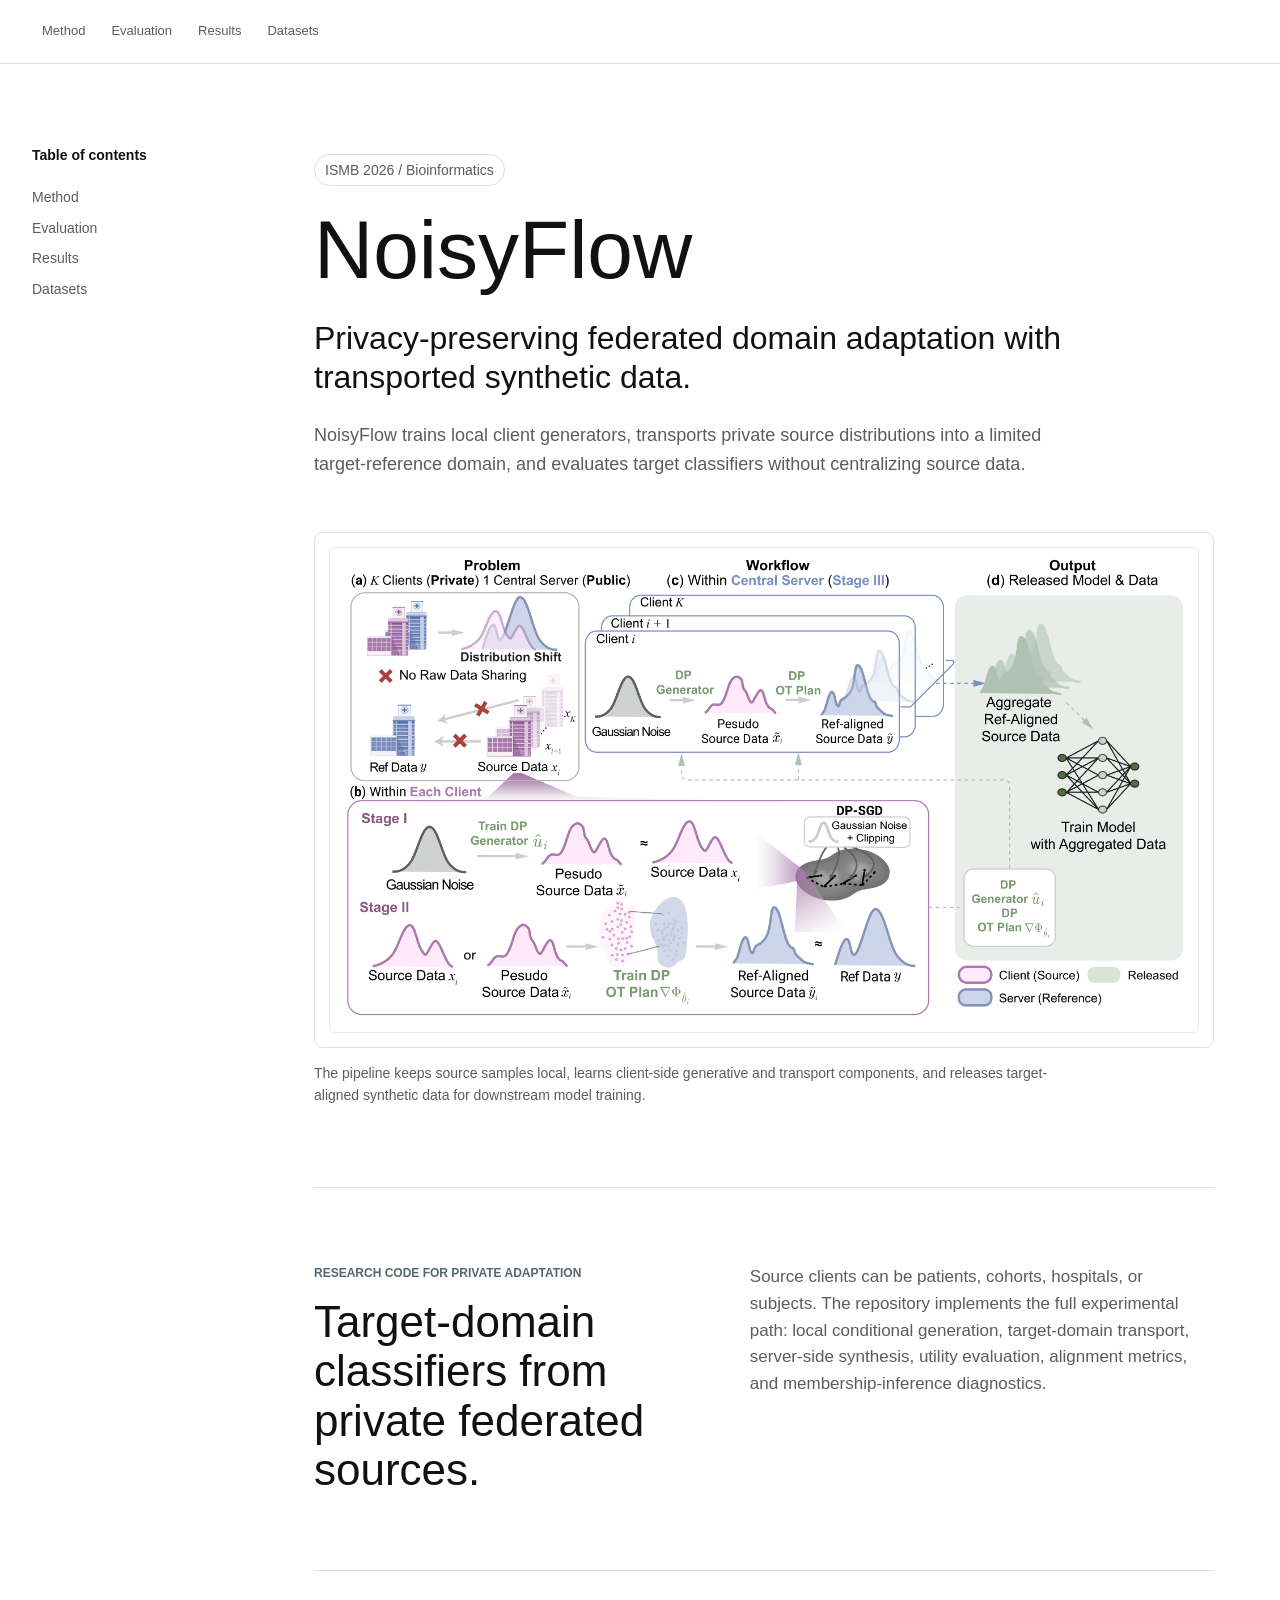
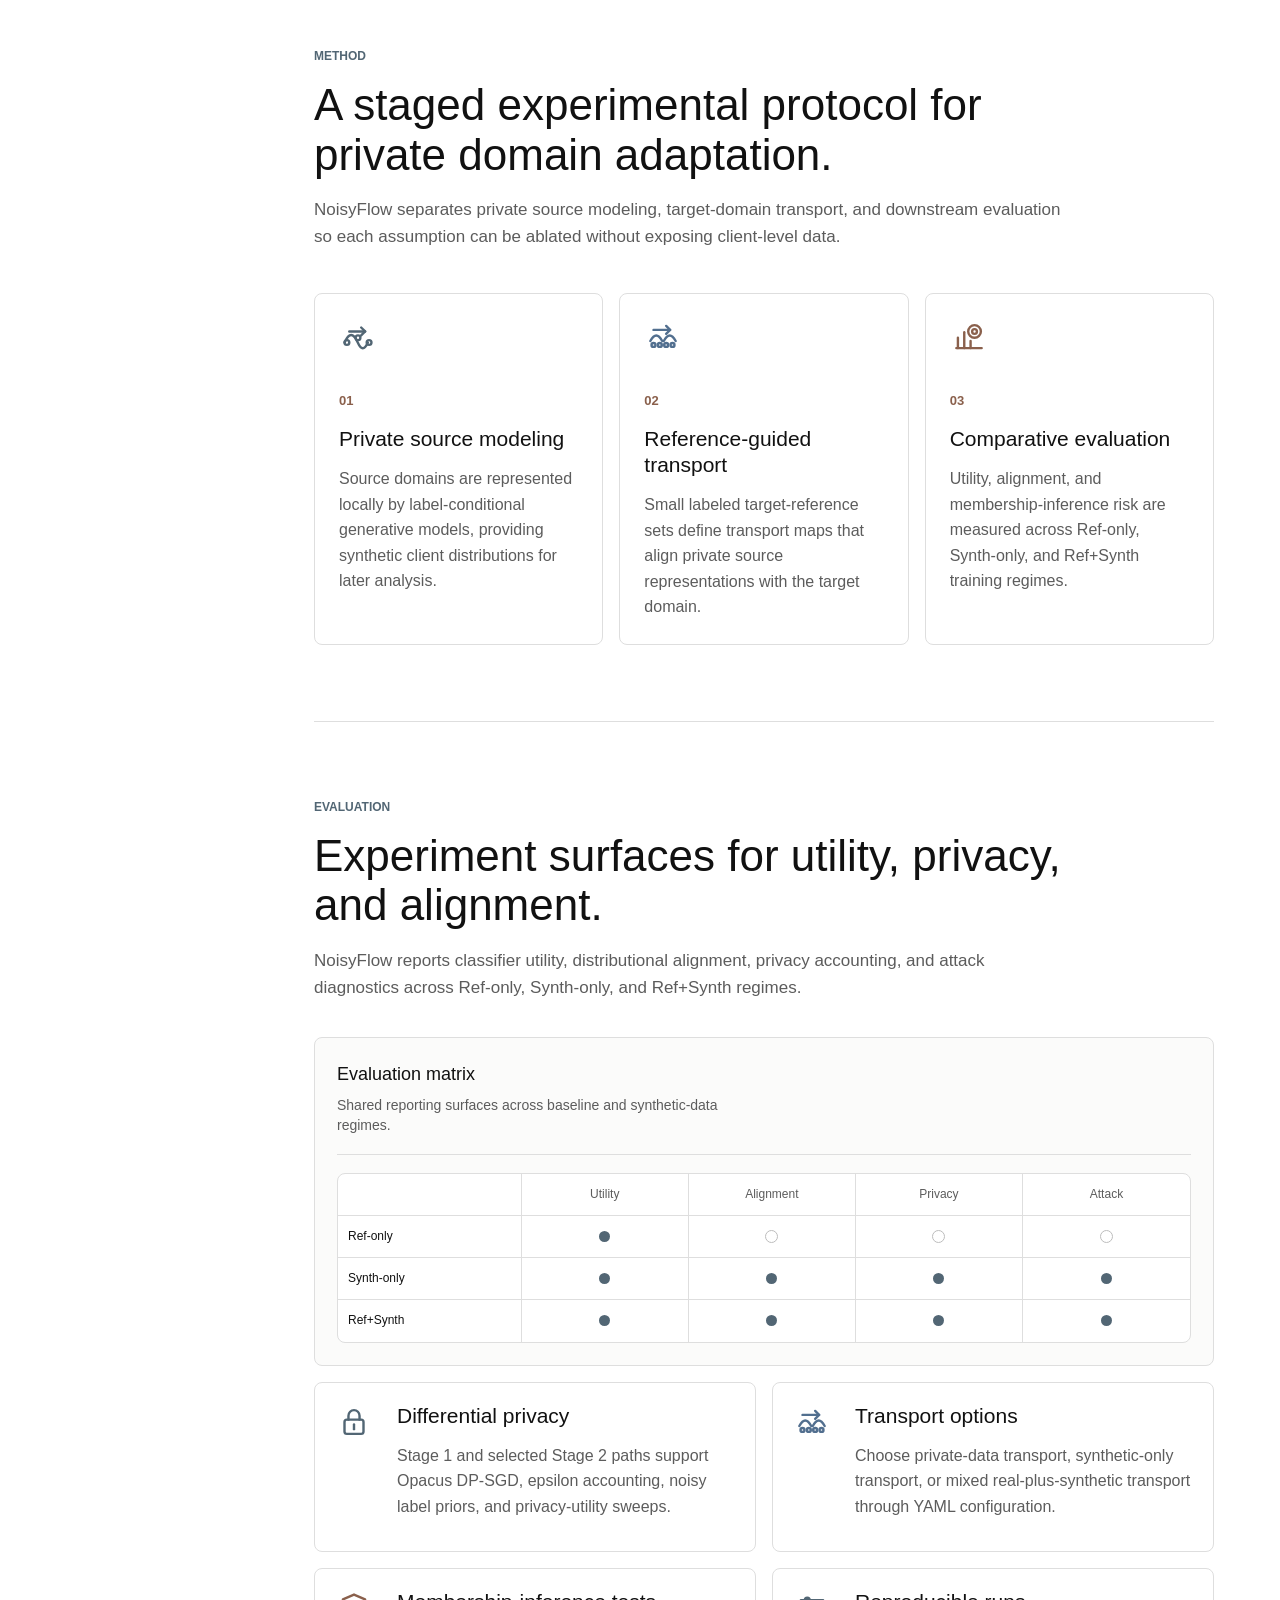
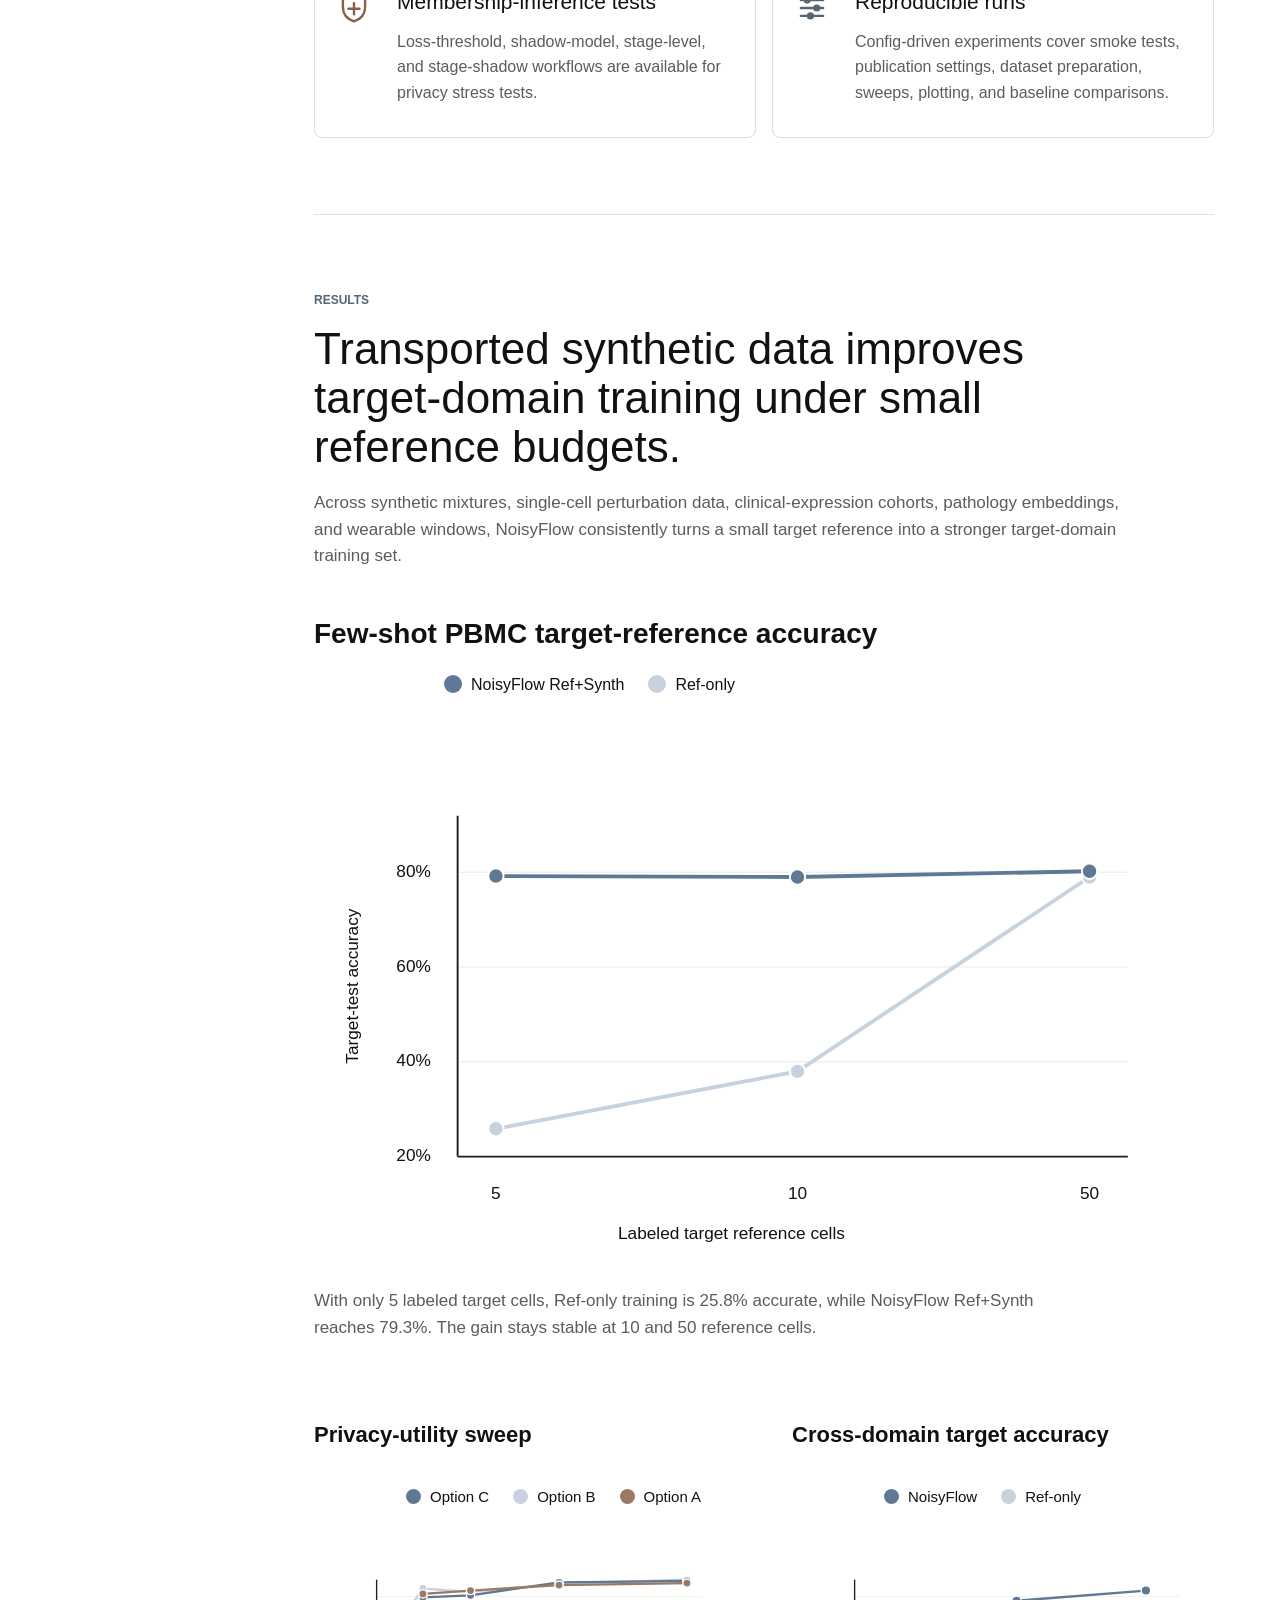
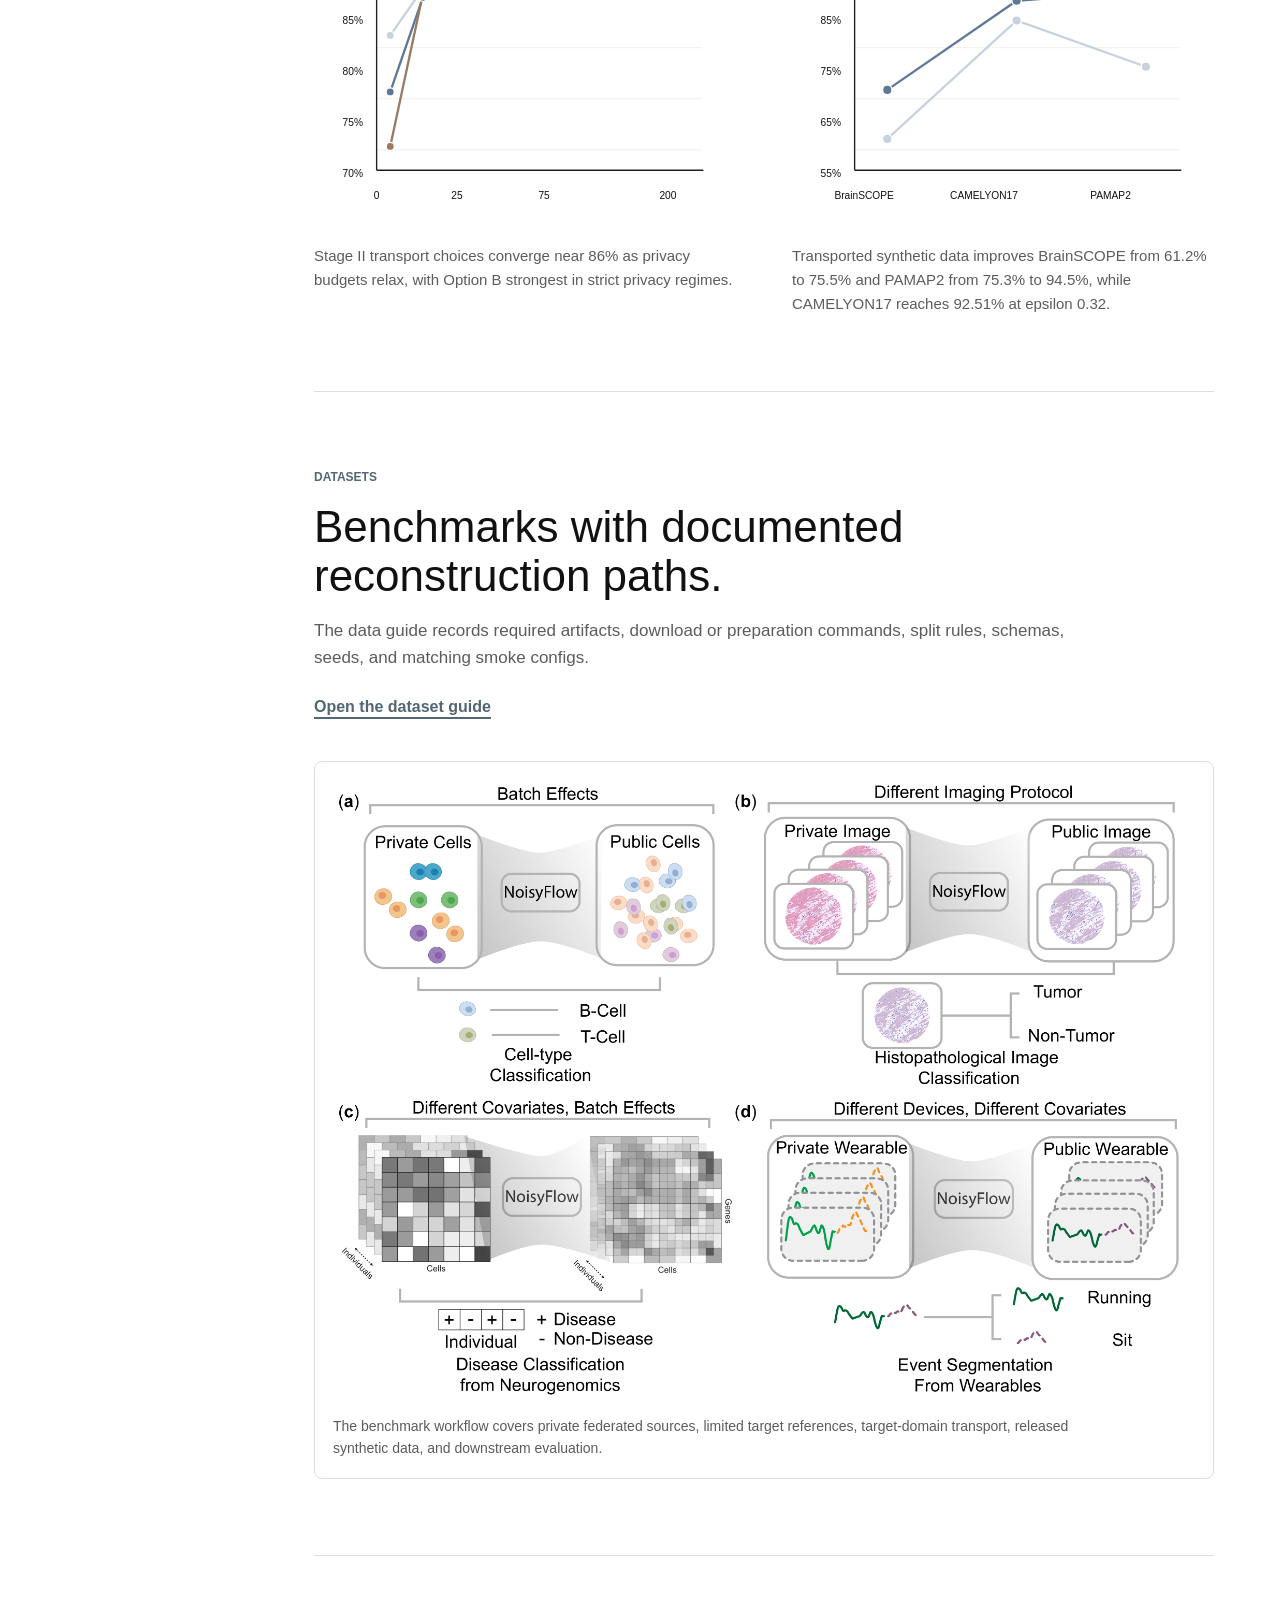
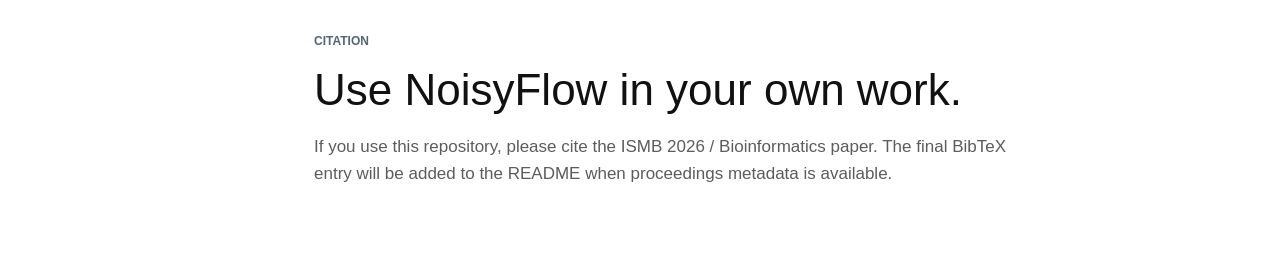
==== index.html @ 7fe49140 "Remove duplicate intro schematic" ====
<!doctype html>
<html lang="en">
  <head>
    <meta charset="utf-8" />
    <meta name="viewport" content="width=device-width, initial-scale=1" />
    <meta
      name="description"
      content="NoisyFlow is a research codebase for privacy-preserving federated domain adaptation with transported synthetic data and reproducible dataset workflows."
    />
    <title>NoisyFlow | Privacy-Preserving Federated Domain Adaptation</title>
    <link rel="stylesheet" href="styles.css?v=3" />
  </head>
  <body>
    <svg class="icon-sprite" aria-hidden="true" focusable="false">
      <symbol id="icon-mark" viewBox="0 0 48 48" fill="none" stroke-linecap="round" stroke-linejoin="round">
        <rect x="4" y="4" width="40" height="40" rx="9" fill="currentColor" stroke="none" />
        <path d="M13 29c4.8-10 9.4-10 14.2 0 2.7 5.5 5.2 6.1 7.8 1.9" stroke="#ffffff" stroke-width="2.4" />
        <path d="M13 19c4.8 10 9.4 10 14.2 0 2.7-5.5 5.2-6.1 7.8-1.9" stroke="#ffffff" stroke-width="2.4" />
        <circle cx="13" cy="24" r="2.4" fill="#ffffff" stroke="#ffffff" />
        <circle cx="35" cy="24" r="2.4" fill="#ffffff" stroke="#ffffff" />
      </symbol>
      <symbol id="icon-flow" viewBox="0 0 48 48" fill="none" stroke="currentColor" stroke-width="2.4" stroke-linecap="round" stroke-linejoin="round">
        <path d="M7 31c5.6-12.8 11.1-12.8 16.7 0 4.2 9.6 8.5 9.6 12.8 0" />
        <path d="M13 17h20" />
        <path d="m28 12 5 5-5 5" />
        <circle cx="10" cy="31" r="3" />
        <circle cx="24" cy="25" r="3" />
        <circle cx="38" cy="31" r="3" />
      </symbol>
      <symbol id="icon-transport" viewBox="0 0 48 48" fill="none" stroke="currentColor" stroke-width="2.4" stroke-linecap="round" stroke-linejoin="round">
        <path d="M8 29c5-9.2 10-9.2 15 0" />
        <path d="M25 29c5-9.2 10-9.2 15 0" />
        <path d="M12 15h21" />
        <path d="m28 10 5 5-5 5" />
        <circle cx="12" cy="34" r="2.5" />
        <circle cx="20" cy="34" r="2.5" />
        <circle cx="28" cy="34" r="2.5" />
        <circle cx="36" cy="34" r="2.5" />
      </symbol>
      <symbol id="icon-evaluate" viewBox="0 0 48 48" fill="none" stroke="currentColor" stroke-width="2.4" stroke-linecap="round" stroke-linejoin="round">
        <circle cx="31" cy="17" r="8" />
        <circle cx="31" cy="17" r="3" />
        <path d="M10 38V25" />
        <path d="M18 38V18" />
        <path d="M26 38V29" />
        <path d="M8 38h32" />
      </symbol>
      <symbol id="icon-lock" viewBox="0 0 48 48" fill="none" stroke="currentColor" stroke-width="2.4" stroke-linecap="round" stroke-linejoin="round">
        <rect x="12" y="21" width="24" height="18" rx="3" />
        <path d="M17 21v-5a7 7 0 0 1 14 0v5" />
        <path d="M24 27v6" />
      </symbol>
      <symbol id="icon-attack" viewBox="0 0 48 48" fill="none" stroke="currentColor" stroke-width="2.4" stroke-linecap="round" stroke-linejoin="round">
        <path d="M24 7 38 13v10c0 9-5.5 15-14 18-8.5-3-14-9-14-18V13l14-6Z" />
        <path d="M17 25h14" />
        <path d="M24 18v14" />
      </symbol>
      <symbol id="icon-config" viewBox="0 0 48 48" fill="none" stroke="currentColor" stroke-width="2.4" stroke-linecap="round" stroke-linejoin="round">
        <path d="M10 14h28" />
        <path d="M10 24h28" />
        <path d="M10 34h28" />
        <circle cx="18" cy="14" r="3" />
        <circle cx="30" cy="24" r="3" />
        <circle cx="22" cy="34" r="3" />
      </symbol>
      <symbol id="icon-gaussian" viewBox="0 0 48 48" fill="none" stroke="currentColor" stroke-width="2.4" stroke-linecap="round" stroke-linejoin="round">
        <path d="M5 34c5-22 13-22 19 0 5-15 12-15 19 0" />
        <path d="M7 39h34" />
      </symbol>
      <symbol id="icon-cell" viewBox="0 0 48 48" fill="none" stroke="currentColor" stroke-width="2.4" stroke-linecap="round" stroke-linejoin="round">
        <circle cx="17" cy="18" r="6" />
        <circle cx="31" cy="16" r="5" />
        <circle cx="27" cy="31" r="7" />
        <circle cx="17" cy="18" r="1.7" />
        <circle cx="31" cy="16" r="1.5" />
        <circle cx="27" cy="31" r="2" />
      </symbol>
      <symbol id="icon-cohort" viewBox="0 0 48 48" fill="none" stroke="currentColor" stroke-width="2.4" stroke-linecap="round" stroke-linejoin="round">
        <rect x="9" y="12" width="10" height="24" rx="2" />
        <rect x="19" y="8" width="10" height="28" rx="2" />
        <rect x="29" y="16" width="10" height="20" rx="2" />
        <path d="M8 39h32" />
      </symbol>
      <symbol id="icon-image" viewBox="0 0 48 48" fill="none" stroke="currentColor" stroke-width="2.4" stroke-linecap="round" stroke-linejoin="round">
        <rect x="9" y="11" width="30" height="26" rx="4" />
        <circle cx="19" cy="20" r="3" />
        <path d="m13 33 8-8 6 6 4-4 5 6" />
      </symbol>
      <symbol id="icon-wearable" viewBox="0 0 48 48" fill="none" stroke="currentColor" stroke-width="2.4" stroke-linecap="round" stroke-linejoin="round">
        <path d="M16 8h16l-3 8H19l-3-8Z" />
        <rect x="15" y="16" width="18" height="18" rx="5" />
        <path d="M19 34h10l3 6H16l3-6Z" />
        <path d="M19 25c2-5 4-5 6 0 2 5 4 5 6 0" />
      </symbol>
      <symbol id="icon-protein" viewBox="0 0 48 48" fill="none" stroke="currentColor" stroke-width="2.4" stroke-linecap="round" stroke-linejoin="round">
        <circle cx="15" cy="16" r="4" />
        <circle cx="30" cy="13" r="4" />
        <circle cx="34" cy="29" r="5" />
        <circle cx="18" cy="34" r="5" />
        <path d="M18 15 26 14" />
        <path d="m31 17 2 7" />
        <path d="m30 31-8 2" />
        <path d="m17 29-1-9" />
      </symbol>
    </svg>

    <header class="site-header">
      <nav class="site-nav" aria-label="Primary navigation">
        <a href="#method">Method</a>
        <a href="#evaluation">Evaluation</a>
        <a href="#results">Results</a>
        <a href="#datasets">Datasets</a>
      </nav>
    </header>

    <main id="top" class="article-page">
      <div class="article-grid">
        <aside class="article-toc" aria-label="Table of contents">
          <p>Table of contents</p>
          <a href="#method">Method</a>
          <a href="#evaluation">Evaluation</a>
          <a href="#results">Results</a>
          <a href="#datasets">Datasets</a>
        </aside>

        <article class="article-main">
          <header class="article-hero">
            <div class="article-meta">
              <time datetime="2026">ISMB 2026 / Bioinformatics</time>
            </div>
            <h1>NoisyFlow</h1>
            <p class="hero-deck">
              Privacy-preserving federated domain adaptation with transported synthetic data.
            </p>
            <p class="hero-summary">
              NoisyFlow trains local client generators, transports private source distributions into a
              limited target-reference domain, and evaluates target classifiers without centralizing
              source data.
            </p>

            <figure class="hero-figure">
              <a href="assets/Noisyflow-Mar24th-schematics-updated.pdf">
                <img
                  src="assets/noisyflow-main-schematic-600dpi.png"
                  alt="NoisyFlow pipeline schematic showing private source clients, client-side generator training, target transport, server synthesis, and downstream evaluation."
                  fetchpriority="high"
                />
              </a>
              <figcaption>
                The pipeline keeps source samples local, learns client-side generative and transport
                components, and releases target-aligned synthetic data for downstream model training.
              </figcaption>
            </figure>
          </header>

          <section class="article-section intro-section" aria-labelledby="intro-title">
            <div class="section-copy">
              <p class="section-kicker">Research code for private adaptation</p>
              <h2 id="intro-title">Target-domain classifiers from private federated sources.</h2>
            </div>
            <div class="intro-body">
              <p>
                Source clients can be patients, cohorts, hospitals, or subjects. The repository implements
                the full experimental path: local conditional generation, target-domain transport,
                server-side synthesis, utility evaluation, alignment metrics, and membership-inference
                diagnostics.
              </p>
            </div>
          </section>

          <section class="article-section" id="method" aria-labelledby="method-title">
            <div class="section-copy">
              <p class="section-kicker">Method</p>
              <h2 id="method-title">A staged experimental protocol for private domain adaptation.</h2>
              <p>
                NoisyFlow separates private source modeling, target-domain transport, and downstream
                evaluation so each assumption can be ablated without exposing client-level data.
              </p>
            </div>

            <div class="stage-list">
              <article class="stage-card">
                <svg class="section-icon" aria-hidden="true"><use href="#icon-flow"></use></svg>
                <span>01</span>
                <h3>Private source modeling</h3>
                <p>
                  Source domains are represented locally by label-conditional generative models,
                  providing synthetic client distributions for later analysis.
                </p>
              </article>
              <article class="stage-card">
                <svg class="section-icon" aria-hidden="true"><use href="#icon-transport"></use></svg>
                <span>02</span>
                <h3>Reference-guided transport</h3>
                <p>
                  Small labeled target-reference sets define transport maps that align private
                  source representations with the target domain.
                </p>
              </article>
              <article class="stage-card">
                <svg class="section-icon" aria-hidden="true"><use href="#icon-evaluate"></use></svg>
                <span>03</span>
                <h3>Comparative evaluation</h3>
                <p>
                  Utility, alignment, and membership-inference risk are measured across Ref-only,
                  Synth-only, and Ref+Synth training regimes.
                </p>
              </article>
            </div>
          </section>

          <section class="article-section" id="evaluation" aria-labelledby="evaluation-title">
            <div class="section-copy">
              <p class="section-kicker">Evaluation</p>
              <h2 id="evaluation-title">Experiment surfaces for utility, privacy, and alignment.</h2>
              <p>
                NoisyFlow reports classifier utility, distributional alignment, privacy accounting,
                and attack diagnostics across Ref-only, Synth-only, and Ref+Synth regimes.
              </p>
            </div>

            <div class="evaluation-layout">
              <div class="evaluation-board" aria-label="Evaluation matrix">
                <div class="board-heading">
                  <span>Evaluation matrix</span>
                  <p>Shared reporting surfaces across baseline and synthetic-data regimes.</p>
                </div>
                <div class="matrix" role="img" aria-label="Ref-only, Synth-only, and Ref plus Synth runs compared over utility, alignment, privacy, and attacks.">
                  <div class="matrix-label"></div>
                  <div class="matrix-label">Utility</div>
                  <div class="matrix-label">Alignment</div>
                  <div class="matrix-label">Privacy</div>
                  <div class="matrix-label">Attack</div>
                  <div class="matrix-row-label">Ref-only</div>
                  <div class="matrix-cell active"></div>
                  <div class="matrix-cell muted"></div>
                  <div class="matrix-cell muted"></div>
                  <div class="matrix-cell muted"></div>
                  <div class="matrix-row-label">Synth-only</div>
                  <div class="matrix-cell active"></div>
                  <div class="matrix-cell active"></div>
                  <div class="matrix-cell active"></div>
                  <div class="matrix-cell active"></div>
                  <div class="matrix-row-label">Ref+Synth</div>
                  <div class="matrix-cell active"></div>
                  <div class="matrix-cell active"></div>
                  <div class="matrix-cell active"></div>
                  <div class="matrix-cell active"></div>
                </div>
              </div>

              <div class="axis-list">
                <article>
                  <svg aria-hidden="true"><use href="#icon-lock"></use></svg>
                  <div>
                    <h3>Differential privacy</h3>
                    <p>
                      Stage 1 and selected Stage 2 paths support Opacus DP-SGD, epsilon accounting,
                      noisy label priors, and privacy-utility sweeps.
                    </p>
                  </div>
                </article>
                <article>
                  <svg aria-hidden="true"><use href="#icon-transport"></use></svg>
                  <div>
                    <h3>Transport options</h3>
                    <p>
                      Choose private-data transport, synthetic-only transport, or mixed
                      real-plus-synthetic transport through YAML configuration.
                    </p>
                  </div>
                </article>
                <article>
                  <svg aria-hidden="true"><use href="#icon-attack"></use></svg>
                  <div>
                    <h3>Membership-inference tests</h3>
                    <p>
                      Loss-threshold, shadow-model, stage-level, and stage-shadow workflows are
                      available for privacy stress tests.
                    </p>
                  </div>
                </article>
                <article>
                  <svg aria-hidden="true"><use href="#icon-config"></use></svg>
                  <div>
                    <h3>Reproducible runs</h3>
                    <p>
                      Config-driven experiments cover smoke tests, publication settings, dataset
                      preparation, sweeps, plotting, and baseline comparisons.
                    </p>
                  </div>
                </article>
              </div>
            </div>
          </section>

          <section class="article-section results-section" id="results" aria-labelledby="results-title">
            <div class="section-copy">
              <p class="section-kicker">Results</p>
              <h2 id="results-title">Transported synthetic data improves target-domain training under small reference budgets.</h2>
              <p>
                Across synthetic mixtures, single-cell perturbation data, clinical-expression cohorts,
                pathology embeddings, and wearable windows, NoisyFlow consistently turns a small
                target reference into a stronger target-domain training set.
              </p>
            </div>

            <div class="results-chart-block">
              <figure class="analysis-chart analysis-chart-large">
                <div class="chart-heading">
                  <h3>Few-shot PBMC target-reference accuracy</h3>
                </div>
                <div class="chart-legend" aria-hidden="true">
                  <span><i class="series-noisyflow"></i>NoisyFlow Ref+Synth</span>
                  <span><i class="series-ref"></i>Ref-only</span>
                </div>
                <svg class="chart-svg" viewBox="0 0 940 560" role="img" aria-label="Line chart showing PBMC target accuracy across 5, 10, and 50 target reference cells. NoisyFlow stays near 79 percent while Ref-only falls sharply with fewer labels.">
                  <g class="chart-grid">
                    <path d="M150 456H850"></path>
                    <path d="M150 357H850"></path>
                    <path d="M150 258H850"></path>
                    <path d="M150 159H850"></path>
                  </g>
                  <g class="chart-axis">
                    <path d="M150 456H850"></path>
                    <path d="M150 100V456"></path>
                  </g>
                  <g class="chart-ticks y">
                    <text x="122" y="456">20%</text>
                    <text x="122" y="357">40%</text>
                    <text x="122" y="258">60%</text>
                    <text x="122" y="159">80%</text>
                  </g>
                  <g class="chart-ticks x">
                    <text x="190" y="500">5</text>
                    <text x="505" y="500">10</text>
                    <text x="810" y="500">50</text>
                  </g>
                  <text class="axis-title axis-title-y" x="46" y="278" transform="rotate(-90 46 278)">Target-test accuracy</text>
                  <text class="axis-title" x="436" y="542">Labeled target reference cells</text>
                  <path class="chart-line line-ref" d="M190 427L505 367L810 164"></path>
                  <path class="chart-line line-noisyflow" d="M190 163L505 164L810 158"></path>
                  <g class="chart-points ref">
                    <circle cx="190" cy="427" r="8"></circle>
                    <circle cx="505" cy="367" r="8"></circle>
                    <circle cx="810" cy="164" r="8"></circle>
                  </g>
                  <g class="chart-points noisyflow">
                    <circle cx="190" cy="163" r="8"></circle>
                    <circle cx="505" cy="164" r="8"></circle>
                    <circle cx="810" cy="158" r="8"></circle>
                  </g>
                </svg>
                <figcaption>
                  With only 5 labeled target cells, Ref-only training is 25.8% accurate, while
                  NoisyFlow Ref+Synth reaches 79.3%. The gain stays stable at 10 and 50 reference cells.
                </figcaption>
              </figure>

              <div class="analysis-chart-grid">
                <figure class="analysis-chart">
                  <div class="chart-heading">
                    <h3>Privacy-utility sweep</h3>
                  </div>
                  <div class="chart-legend" aria-hidden="true">
                    <span><i class="series-noisyflow"></i>Option C</span>
                    <span><i class="series-ref"></i>Option B</span>
                    <span><i class="series-alt"></i>Option A</span>
                  </div>
                  <svg class="chart-svg" viewBox="0 0 620 430" role="img" aria-label="Line chart comparing PBMC privacy utility options as epsilon increases.">
                    <g class="chart-grid">
                      <path d="M92 320H570"></path>
                      <path d="M92 245H570"></path>
                      <path d="M92 170H570"></path>
                      <path d="M92 95H570"></path>
                    </g>
                    <g class="chart-axis">
                      <path d="M92 350H572"></path>
                      <path d="M92 70V350"></path>
                    </g>
                    <g class="chart-ticks y">
                      <text x="72" y="356">70%</text>
                      <text x="72" y="281">75%</text>
                      <text x="72" y="206">80%</text>
                      <text x="72" y="131">85%</text>
                    </g>
                    <g class="chart-ticks x">
                      <text x="92" y="392">0</text>
                      <text x="210" y="392">25</text>
                      <text x="338" y="392">75</text>
                      <text x="520" y="392">200</text>
                    </g>
                    <path class="chart-line line-ref" d="M112 152L160 83L230 88L360 76L548 70"></path>
                    <path class="chart-line line-noisyflow" d="M112 235L160 96L230 93L360 74L548 72"></path>
                    <path class="chart-line line-alt" d="M112 315L160 91L230 86L360 78L548 75"></path>
                    <g class="chart-points ref">
                      <circle cx="112" cy="152" r="6"></circle>
                      <circle cx="160" cy="83" r="6"></circle>
                      <circle cx="230" cy="88" r="6"></circle>
                      <circle cx="360" cy="76" r="6"></circle>
                      <circle cx="548" cy="70" r="6"></circle>
                    </g>
                    <g class="chart-points noisyflow">
                      <circle cx="112" cy="235" r="6"></circle>
                      <circle cx="160" cy="96" r="6"></circle>
                      <circle cx="230" cy="93" r="6"></circle>
                      <circle cx="360" cy="74" r="6"></circle>
                      <circle cx="548" cy="72" r="6"></circle>
                    </g>
                    <g class="chart-points alt">
                      <circle cx="112" cy="315" r="6"></circle>
                      <circle cx="160" cy="91" r="6"></circle>
                      <circle cx="230" cy="86" r="6"></circle>
                      <circle cx="360" cy="78" r="6"></circle>
                      <circle cx="548" cy="75" r="6"></circle>
                    </g>
                  </svg>
                  <figcaption>
                    Stage II transport choices converge near 86% as privacy budgets relax, with Option B
                    strongest in strict privacy regimes.
                  </figcaption>
                </figure>

                <figure class="analysis-chart">
                  <div class="chart-heading">
                    <h3>Cross-domain target accuracy</h3>
                  </div>
                  <div class="chart-legend" aria-hidden="true">
                    <span><i class="series-noisyflow"></i>NoisyFlow</span>
                    <span><i class="series-ref"></i>Ref-only</span>
                  </div>
                  <svg class="chart-svg" viewBox="0 0 620 430" role="img" aria-label="Line chart comparing Ref-only and NoisyFlow accuracies across BrainSCOPE, CAMELYON17, and PAMAP2.">
                    <g class="chart-grid">
                      <path d="M92 320H570"></path>
                      <path d="M92 245H570"></path>
                      <path d="M92 170H570"></path>
                      <path d="M92 95H570"></path>
                    </g>
                    <g class="chart-axis">
                      <path d="M92 350H572"></path>
                      <path d="M92 70V350"></path>
                    </g>
                    <g class="chart-ticks y">
                      <text x="72" y="356">55%</text>
                      <text x="72" y="281">65%</text>
                      <text x="72" y="206">75%</text>
                      <text x="72" y="131">85%</text>
                    </g>
                    <g class="chart-ticks x">
                      <text x="106" y="392">BrainSCOPE</text>
                      <text x="282" y="392">CAMELYON17</text>
                      <text x="468" y="392">PAMAP2</text>
                    </g>
                    <path class="chart-line line-ref" d="M140 304L330 130L520 198"></path>
                    <path class="chart-line line-noisyflow" d="M140 232L330 101L520 86"></path>
                    <g class="chart-points ref">
                      <circle cx="140" cy="304" r="7"></circle>
                      <circle cx="330" cy="130" r="7"></circle>
                      <circle cx="520" cy="198" r="7"></circle>
                    </g>
                    <g class="chart-points noisyflow">
                      <circle cx="140" cy="232" r="7"></circle>
                      <circle cx="330" cy="101" r="7"></circle>
                      <circle cx="520" cy="86" r="7"></circle>
                    </g>
                  </svg>
                  <figcaption>
                    Transported synthetic data improves BrainSCOPE from 61.2% to 75.5% and PAMAP2
                    from 75.3% to 94.5%, while CAMELYON17 reaches 92.51% at epsilon 0.32.
                  </figcaption>
                </figure>
              </div>
            </div>
          </section>

          <section class="article-section" id="datasets" aria-labelledby="datasets-title">
            <div class="section-copy">
              <p class="section-kicker">Datasets</p>
              <h2 id="datasets-title">Benchmarks with documented reconstruction paths.</h2>
              <p>
                The data guide records required artifacts, download or preparation commands, split
                rules, schemas, seeds, and matching smoke configs.
              </p>
              <a class="text-link" href="docs/data.md">Open the dataset guide</a>
            </div>

            <figure class="dataset-figure">
              <img
                src="assets/noisyflow-schematic-600dpi.png"
                alt="NoisyFlow benchmark schematic summarizing private source cohorts, target reference data, transport, release, and downstream evaluation."
                loading="lazy"
              />
              <figcaption>
                The benchmark workflow covers private federated sources, limited target references,
                target-domain transport, released synthetic data, and downstream evaluation.
              </figcaption>
            </figure>
          </section>

          <footer class="site-footer" aria-label="Citation">
            <p>Citation</p>
            <h2>Use NoisyFlow in your own work.</h2>
            <p>
              If you use this repository, please cite the ISMB 2026 / Bioinformatics paper. The final
              BibTeX entry will be added to the README when proceedings metadata is available.
            </p>
          </footer>
        </article>
      </div>
    </main>
  </body>
</html>
---- styles.css ----
:root {
  color-scheme: light;
  --page: #ffffff;
  --surface: #ffffff;
  --ink: #111111;
  --muted: #5c5c5c;
  --soft: #f4f4f4;
  --line: #dedede;
  --line-strong: #bcbcbc;
  --teal: #526674;
  --teal-soft: #e8edf0;
  --blue: #526f8f;
  --blue-soft: #e9eef3;
  --rust: #8a604c;
  --rust-soft: #f0e7e1;
  --series-main: #5f7896;
  --series-ref: #c8d2df;
  --series-alt: #9a7a63;
  --axis: #1f1f1f;
  --grid: #ece9e4;
}

* {
  box-sizing: border-box;
}

html {
  scroll-behavior: smooth;
}

body {
  margin: 0;
  background: var(--page);
  color: var(--ink);
  font-family:
    "OpenAI Sans", "Helvetica Neue", Helvetica, Arial, ui-sans-serif, system-ui, -apple-system, BlinkMacSystemFont, "Segoe UI", sans-serif;
  font-size: 16px;
  line-height: 1.6;
  letter-spacing: 0;
  text-rendering: optimizeLegibility;
  -webkit-font-smoothing: antialiased;
}

img {
  display: block;
  max-width: 100%;
}

a {
  color: inherit;
}

code {
  font-family:
    "SFMono-Regular", "SF Mono", Consolas, "Liberation Mono", Menlo, monospace;
  font-size: 0.94em;
}

section[id] {
  scroll-margin-top: 92px;
}

.icon-sprite {
  position: absolute;
  width: 0;
  height: 0;
  overflow: hidden;
}

.icon-sprite symbol * {
  vector-effect: non-scaling-stroke;
}

.site-header {
  position: sticky;
  top: 0;
  z-index: 20;
  display: flex;
  min-height: 64px;
  align-items: center;
  justify-content: space-between;
  gap: 24px;
  padding: 12px 32px;
  background: rgba(255, 255, 255, 0.94);
  border-bottom: 1px solid var(--line);
  backdrop-filter: blur(18px);
}

.site-nav {
  display: flex;
  align-items: center;
  gap: 6px;
  color: var(--muted);
  font-size: 13px;
  font-weight: 500;
}

.site-nav a {
  padding: 7px 10px;
  border-radius: 6px;
  text-decoration: none;
}

.site-nav a:hover,
.site-nav a:focus-visible {
  background: var(--surface);
  color: var(--ink);
  outline: 1px solid var(--line);
}

.article-page {
  padding: 72px 32px 0;
}

.article-grid {
  display: grid;
  grid-template-columns: 210px minmax(0, 900px);
  gap: 72px;
  width: min(1240px, 100%);
  margin: 0 auto;
}

.article-toc {
  position: sticky;
  top: 96px;
  align-self: start;
  display: grid;
  gap: 8px;
  padding-top: 8px;
  color: var(--muted);
  font-size: 14px;
}

.article-toc p {
  margin: 0 0 12px;
  color: var(--ink);
  font-weight: 600;
}

.article-toc a {
  width: fit-content;
  color: var(--muted);
  text-decoration: none;
}

.article-toc a:hover,
.article-toc a:focus-visible {
  color: var(--ink);
  text-decoration: underline;
  text-underline-offset: 4px;
  outline: none;
}

.article-main {
  min-width: 0;
}

.article-hero {
  padding: 18px 0 80px;
}

.article-meta {
  display: flex;
  flex-wrap: wrap;
  gap: 8px;
  align-items: center;
  margin-bottom: 24px;
  color: var(--muted);
  font-size: 14px;
}

.article-meta time,
.article-meta span {
  display: inline-flex;
  align-items: center;
  min-height: 28px;
  padding: 4px 10px;
  border: 1px solid var(--line);
  border-radius: 999px;
  background: var(--surface);
}

.article-hero h1 {
  max-width: 780px;
  margin: 0;
  font-size: 82px;
  line-height: 0.98;
  letter-spacing: 0;
  font-weight: 400;
}

.hero-deck {
  max-width: 820px;
  margin: 28px 0 0;
  color: var(--ink);
  font-size: 32px;
  font-weight: 400;
  line-height: 1.23;
}

.hero-summary {
  max-width: 760px;
  margin: 24px 0 0;
  color: var(--muted);
  font-size: 18px;
  line-height: 1.58;
}

.hero-figure,
.workflow-figure {
  margin: 54px 0 0;
}

.hero-figure a,
.workflow-figure a {
  display: block;
  padding: 14px;
  background: var(--surface);
  border: 1px solid var(--line);
  border-radius: 8px;
}

.hero-figure img,
.workflow-figure img {
  width: 100%;
  border: 1px solid #e6ebe9;
  border-radius: 6px;
  background: #ffffff;
}

figcaption {
  max-width: 760px;
  margin: 14px 0 0;
  color: var(--muted);
  font-size: 14px;
}

.article-section {
  padding: 76px 0;
  border-top: 1px solid var(--line);
}

.section-copy {
  max-width: 760px;
}

.section-kicker {
  margin: 0 0 14px;
  color: var(--teal);
  font-size: 12px;
  font-weight: 600;
  text-transform: uppercase;
}

.section-copy h2,
.site-footer h2 {
  margin: 0;
  font-size: 44px;
  line-height: 1.12;
  letter-spacing: 0;
  font-weight: 400;
}

.section-copy p:not(.section-kicker) {
  margin: 18px 0 0;
  color: var(--muted);
  font-size: 17px;
  line-height: 1.58;
}

.intro-section {
  display: grid;
  grid-template-columns: minmax(0, 0.9fr) minmax(0, 1.1fr);
  gap: 56px;
  align-items: start;
}

.intro-body p {
  margin: 0;
  color: var(--muted);
  font-size: 17px;
  line-height: 1.58;
}

.generated-schematic {
  grid-column: 1 / -1;
  margin: 10px 0 0;
  padding: 18px;
  background: #fbfbfa;
  border: 1px solid var(--line);
  border-radius: 8px;
}

.generated-schematic img {
  width: 100%;
  border-radius: 6px;
}

.research-notes {
  display: grid;
  grid-template-columns: repeat(2, minmax(0, 1fr));
  gap: 12px;
  margin-top: 28px;
}

.research-notes div {
  display: flex;
  min-height: 72px;
  align-items: center;
  gap: 12px;
  padding: 14px;
  background: var(--surface);
  border: 1px solid var(--line);
  border-radius: 8px;
  color: var(--ink);
  font-weight: 500;
}

.research-notes svg,
.axis-list svg,
.section-icon,
.dataset-icon {
  flex: 0 0 auto;
  width: 38px;
  height: 38px;
  color: var(--teal);
}

.research-notes svg *,
.axis-list svg *,
.section-icon *,
.dataset-icon * {
  fill: none;
  stroke: currentColor;
  stroke-width: 2.4;
  stroke-linecap: round;
  stroke-linejoin: round;
}

.stage-list {
  display: grid;
  grid-template-columns: repeat(3, minmax(0, 1fr));
  gap: 16px;
  margin-top: 42px;
}

.stage-card {
  min-height: 286px;
  padding: 24px;
  background: var(--surface);
  border: 1px solid var(--line);
  border-radius: 8px;
}

.stage-card:nth-child(2) .section-icon {
  color: var(--blue);
}

.stage-card:nth-child(3) .section-icon {
  color: var(--rust);
}

.stage-card span {
  display: block;
  margin: 28px 0 14px;
  color: var(--rust);
  font-size: 13px;
  font-weight: 600;
}

.stage-card h3,
.axis-list h3,
.dataset-row h3 {
  margin: 0;
  font-size: 21px;
  line-height: 1.24;
  letter-spacing: 0;
  font-weight: 500;
}

.stage-card p,
.axis-list p,
.dataset-row p {
  margin: 14px 0 0;
  color: var(--muted);
}

.evaluation-layout {
  display: grid;
  grid-template-columns: 1fr;
  gap: 16px;
  align-items: start;
  margin-top: 36px;
}

.evaluation-layout .workflow-figure {
  margin-top: 0;
}

.evaluation-board {
  padding: 22px;
  background: #fbfbfa;
  border: 1px solid var(--line);
  border-radius: 8px;
}

.board-heading {
  display: grid;
  gap: 6px;
  padding-bottom: 18px;
  border-bottom: 1px solid var(--line);
}

.board-heading span {
  font-size: 18px;
  font-weight: 500;
}

.board-heading p {
  max-width: 430px;
  margin: 0;
  color: var(--muted);
  font-size: 14px;
  line-height: 1.45;
}

.matrix {
  display: grid;
  grid-template-columns: 1.1fr repeat(4, minmax(0, 1fr));
  overflow: hidden;
  margin-top: 18px;
  border: 1px solid var(--line);
  border-radius: 8px;
  background: var(--surface);
}

.matrix-label,
.matrix-row-label,
.matrix-cell {
  min-height: 42px;
  border-bottom: 1px solid var(--line);
  border-right: 1px solid var(--line);
}

.matrix-label,
.matrix-row-label {
  display: grid;
  align-items: center;
  padding: 0 10px;
  color: var(--muted);
  font-size: 12px;
}

.matrix-label {
  justify-items: center;
}

.matrix-row-label {
  color: var(--ink);
  font-weight: 500;
}

.matrix-cell {
  position: relative;
  display: grid;
  place-items: center;
}

.matrix-cell::after {
  width: 11px;
  height: 11px;
  border-radius: 999px;
  content: "";
}

.matrix-cell.active::after {
  background: var(--teal);
}

.matrix-cell.muted::after {
  border: 1px solid var(--line-strong);
}

.matrix > :nth-last-child(-n + 5) {
  border-bottom: 0;
}

.matrix > :nth-child(5n) {
  border-right: 0;
}

.axis-list {
  display: grid;
  grid-template-columns: repeat(2, minmax(0, 1fr));
  gap: 16px;
}

.axis-list article {
  display: grid;
  grid-template-columns: 44px minmax(0, 1fr);
  gap: 18px;
  min-height: 170px;
  padding: 20px;
  background: var(--surface);
  border: 1px solid var(--line);
  border-radius: 8px;
}

.axis-list article:nth-child(2) svg {
  color: var(--blue);
}

.axis-list article:nth-child(3) svg {
  color: var(--rust);
}

.dataset-list {
  display: grid;
  margin-top: 42px;
  background: var(--surface);
  border: 1px solid var(--line);
  border-radius: 8px;
}

.dataset-row {
  display: grid;
  grid-template-columns: 54px minmax(0, 1fr) minmax(120px, auto);
  gap: 20px;
  align-items: start;
  padding: 24px;
}

.dataset-row + .dataset-row {
  border-top: 1px solid var(--line);
}

.dataset-row:nth-child(2) .dataset-icon,
.dataset-row:nth-child(5) .dataset-icon {
  color: var(--blue);
}

.dataset-row:nth-child(3) .dataset-icon,
.dataset-row:nth-child(6) .dataset-icon {
  color: var(--rust);
}

.dataset-figure {
  margin: 42px 0 0;
  padding: 18px;
  background: var(--surface);
  border: 1px solid var(--line);
  border-radius: 8px;
}

.dataset-figure img {
  width: 100%;
  border-radius: 6px;
  background: #ffffff;
}

.results-section .section-copy {
  max-width: 820px;
}

.results-table-wrap {
  overflow-x: auto;
  margin-top: 36px;
  border: 1px solid var(--line);
  border-radius: 8px;
  background: var(--surface);
}

.results-table {
  width: 100%;
  min-width: 760px;
  border-collapse: collapse;
  font-size: 15px;
  line-height: 1.45;
}

.results-table th,
.results-table td {
  padding: 18px;
  border-bottom: 1px solid var(--line);
  text-align: left;
  vertical-align: top;
}

.results-table thead th {
  color: var(--muted);
  font-size: 12px;
  font-weight: 600;
  text-transform: uppercase;
}

.results-table tbody th {
  width: 24%;
  font-weight: 500;
}

.results-table tbody td {
  color: var(--muted);
}

.results-table tr:last-child th,
.results-table tr:last-child td {
  border-bottom: 0;
}

.results-table th + th,
.results-table td + td,
.results-table th + td {
  border-left: 1px solid var(--line);
}

.results-table span,
.results-table small {
  display: block;
}

.results-table small {
  margin-top: 4px;
  color: var(--muted);
  font-size: 13px;
  font-weight: 400;
}

.results-table strong {
  color: var(--ink);
  font-size: 30px;
  font-weight: 500;
  line-height: 1;
}

.result-spotlight {
  display: grid;
  grid-template-columns: minmax(0, 0.64fr) minmax(0, 0.36fr);
  gap: 22px;
  margin-top: 24px;
}

.result-notes {
  display: grid;
  gap: 1px;
  overflow: hidden;
  border: 1px solid var(--line);
  border-radius: 8px;
  background: var(--line);
}

.result-notes article {
  padding: 22px;
  background: var(--surface);
}

.result-notes span,
.result-figure > span {
  display: block;
  margin-bottom: 12px;
  color: var(--ink);
  font-size: 13px;
  font-weight: 600;
  text-transform: uppercase;
}

.result-notes p {
  margin: 0;
  color: var(--muted);
  font-size: 15px;
  line-height: 1.55;
}

.secondary-figures {
  display: grid;
  grid-template-columns: repeat(2, minmax(0, 1fr));
  gap: 22px;
  margin-top: 22px;
}

.result-figure {
  margin: 0;
  padding: 18px;
  background: var(--surface);
  border: 1px solid var(--line);
  border-radius: 8px;
}

.result-figure img {
  width: 100%;
  border-radius: 6px;
  background: #ffffff;
}

.result-figure-large img {
  min-height: 420px;
  object-fit: contain;
}

.results-chart-block {
  display: grid;
  gap: 46px;
  margin-top: 48px;
}

.analysis-chart {
  margin: 0;
  padding: 0;
  background: var(--page);
}

.analysis-chart-large {
  max-width: 100%;
}

.chart-heading {
  display: flex;
  align-items: center;
  justify-content: flex-start;
  gap: 20px;
  margin-bottom: 24px;
}

.chart-heading h3 {
  margin: 0;
  color: var(--ink);
  font-size: 28px;
  font-weight: 600;
  line-height: 1.15;
}

.chart-legend {
  display: flex;
  flex-wrap: wrap;
  gap: 16px 24px;
  align-items: center;
  margin: 0 0 26px 130px;
  color: var(--ink);
  font-size: 16px;
  line-height: 1.2;
}

.chart-legend span {
  display: inline-flex;
  align-items: center;
  gap: 9px;
}

.chart-legend i {
  width: 18px;
  height: 18px;
  border-radius: 999px;
}

.series-noisyflow {
  background: var(--series-main);
}

.series-ref {
  background: var(--series-ref);
}

.series-alt {
  background: var(--series-alt);
}

.chart-svg {
  display: block;
  width: 100%;
  overflow: visible;
}

.chart-grid path {
  fill: none;
  stroke: var(--grid);
  stroke-width: 1;
}

.chart-axis path {
  fill: none;
  stroke: var(--axis);
  stroke-width: 2;
}

.chart-ticks text,
.axis-title {
  fill: var(--ink);
  font-size: 18px;
}

.chart-ticks.y text {
  text-anchor: end;
  dominant-baseline: middle;
}

.chart-ticks.x text {
  text-anchor: middle;
}

.axis-title {
  font-size: 18px;
  text-anchor: middle;
}

.chart-line {
  fill: none;
  stroke-linecap: round;
  stroke-linejoin: round;
  stroke-width: 4;
}

.line-noisyflow {
  stroke: var(--series-main);
}

.line-ref {
  stroke: var(--series-ref);
}

.line-alt {
  stroke: var(--series-alt);
}

.chart-points circle {
  stroke: #ffffff;
  stroke-width: 2;
}

.chart-points.noisyflow circle {
  fill: var(--series-main);
}

.chart-points.ref circle {
  fill: var(--series-ref);
}

.chart-points.alt circle {
  fill: var(--series-alt);
}

.analysis-chart figcaption {
  max-width: 760px;
  margin: 32px 0 0;
  color: var(--muted);
  font-size: 17px;
  line-height: 1.58;
}

.analysis-chart figcaption strong {
  font-weight: 600;
}

.analysis-chart-grid {
  display: grid;
  grid-template-columns: repeat(2, minmax(0, 1fr));
  gap: 56px;
  margin-top: 8px;
}

.analysis-chart-grid .chart-heading {
  min-height: 78px;
  margin-bottom: 14px;
}

.analysis-chart-grid .chart-heading h3 {
  font-size: 22px;
}

.analysis-chart-grid .chart-legend {
  margin-left: 92px;
  font-size: 15px;
}

.analysis-chart-grid .chart-legend i {
  width: 15px;
  height: 15px;
}

.analysis-chart-grid .chart-ticks text,
.analysis-chart-grid .axis-title {
  font-size: 15px;
}

.analysis-chart-grid .chart-line {
  stroke-width: 3.4;
}

.analysis-chart-grid figcaption {
  max-width: 100%;
  margin-top: 20px;
  color: var(--muted);
  font-size: 15px;
  line-height: 1.58;
}

.privacy-figure {
  margin-top: 22px;
}

.dataset-row span {
  justify-self: end;
  min-width: max-content;
  padding-top: 2px;
  color: var(--teal);
  font-size: 13px;
  font-weight: 600;
}

.text-link {
  display: inline-flex;
  width: fit-content;
  margin-top: 22px;
  color: var(--teal);
  font-weight: 600;
  text-decoration-thickness: 2px;
  text-underline-offset: 5px;
}

.site-footer {
  padding: 76px 0 88px;
  border-top: 1px solid var(--line);
}

.site-footer p:first-child {
  margin: 0 0 14px;
  color: var(--teal);
  font-size: 12px;
  font-weight: 600;
  text-transform: uppercase;
}

.site-footer p:last-child {
  max-width: 720px;
  margin: 20px 0 0;
  color: var(--muted);
  font-size: 17px;
  line-height: 1.58;
}

@media (max-width: 1080px) {
  .article-grid {
    grid-template-columns: 1fr;
    gap: 0;
    width: min(900px, 100%);
  }

  .article-toc {
    position: static;
    display: flex;
    flex-wrap: wrap;
    gap: 10px 18px;
    margin-bottom: 36px;
    padding: 0;
  }

  .article-toc p {
    width: 100%;
    margin-bottom: 0;
  }

  .intro-section,
  .evaluation-layout,
  .analysis-chart-grid,
  .result-spotlight {
    grid-template-columns: 1fr;
    gap: 34px;
  }

  .chart-legend,
  .analysis-chart-grid .chart-legend {
    margin-left: 0;
  }

  .secondary-figures {
    grid-template-columns: repeat(2, minmax(0, 1fr));
  }
}

@media (max-width: 820px) {
  .site-header {
    align-items: flex-start;
    flex-direction: column;
    padding: 12px 22px;
  }

  .site-nav {
    flex-wrap: wrap;
  }

  .site-nav a {
    padding-left: 0;
    padding-right: 12px;
  }

  .article-page {
    padding: 44px 22px 0;
  }

  .article-hero {
    padding-bottom: 62px;
  }

  .article-hero h1 {
    font-size: 56px;
  }

  .hero-deck {
    font-size: 27px;
  }

  .hero-summary,
  .section-copy p:not(.section-kicker),
  .intro-body p,
  .site-footer p:last-child {
    font-size: 16px;
  }

  .article-section {
    padding: 60px 0;
  }

  .section-copy h2,
  .site-footer h2 {
    font-size: 33px;
  }

  .chart-heading h3 {
    font-size: 24px;
  }

  .chart-legend {
    font-size: 15px;
  }

  .analysis-chart figcaption {
    font-size: 16px;
  }

  .chart-ticks text,
  .axis-title {
    font-size: 20px;
  }

  .stage-list,
  .axis-list,
  .secondary-figures {
    grid-template-columns: 1fr;
  }

  .result-figure-large img {
    min-height: 280px;
  }

  .research-notes {
    grid-template-columns: 1fr;
  }
}

@media (max-width: 560px) {
  .article-page {
    padding-left: 18px;
    padding-right: 18px;
  }

  .article-hero h1 {
    font-size: 44px;
  }

  .hero-deck {
    font-size: 23px;
  }

  .article-meta {
    align-items: flex-start;
    flex-direction: column;
  }

  .hero-figure a,
  .workflow-figure a {
    padding: 8px;
  }

  .dataset-row {
    grid-template-columns: 42px minmax(0, 1fr);
  }

  .dataset-row span {
    grid-column: 2;
    justify-self: start;
  }

  .results-chart-block {
    gap: 38px;
    margin-top: 34px;
  }

  .chart-heading {
    margin-bottom: 18px;
  }

  .chart-heading h3,
  .analysis-chart-grid .chart-heading h3 {
    font-size: 22px;
  }

  .chart-legend,
  .analysis-chart-grid .chart-legend {
    gap: 10px 14px;
    margin-bottom: 14px;
    font-size: 13px;
  }

  .chart-legend i,
  .analysis-chart-grid .chart-legend i {
    width: 12px;
    height: 12px;
  }

  .chart-ticks text,
  .axis-title,
  .analysis-chart-grid .chart-ticks text,
  .analysis-chart-grid .axis-title {
    font-size: 22px;
  }

  .analysis-chart figcaption,
  .analysis-chart-grid figcaption {
    margin-top: 18px;
    font-size: 15px;
  }

  .results-table-wrap {
    overflow: visible;
  }

  .results-table,
  .results-table tbody,
  .results-table tr,
  .results-table th,
  .results-table td {
    display: block;
    min-width: 0;
    width: 100%;
  }

  .results-table thead {
    display: none;
  }

  .results-table tr {
    padding: 18px;
    border-bottom: 1px solid var(--line);
  }

  .results-table tr:last-child {
    border-bottom: 0;
  }

  .results-table th,
  .results-table td {
    padding: 0;
    border: 0;
  }

  .results-table td {
    margin-top: 14px;
  }

  .results-table td::before {
    display: block;
    margin-bottom: 3px;
    color: var(--muted);
    content: attr(data-label);
    font-size: 11px;
    font-weight: 600;
    text-transform: uppercase;
  }
}
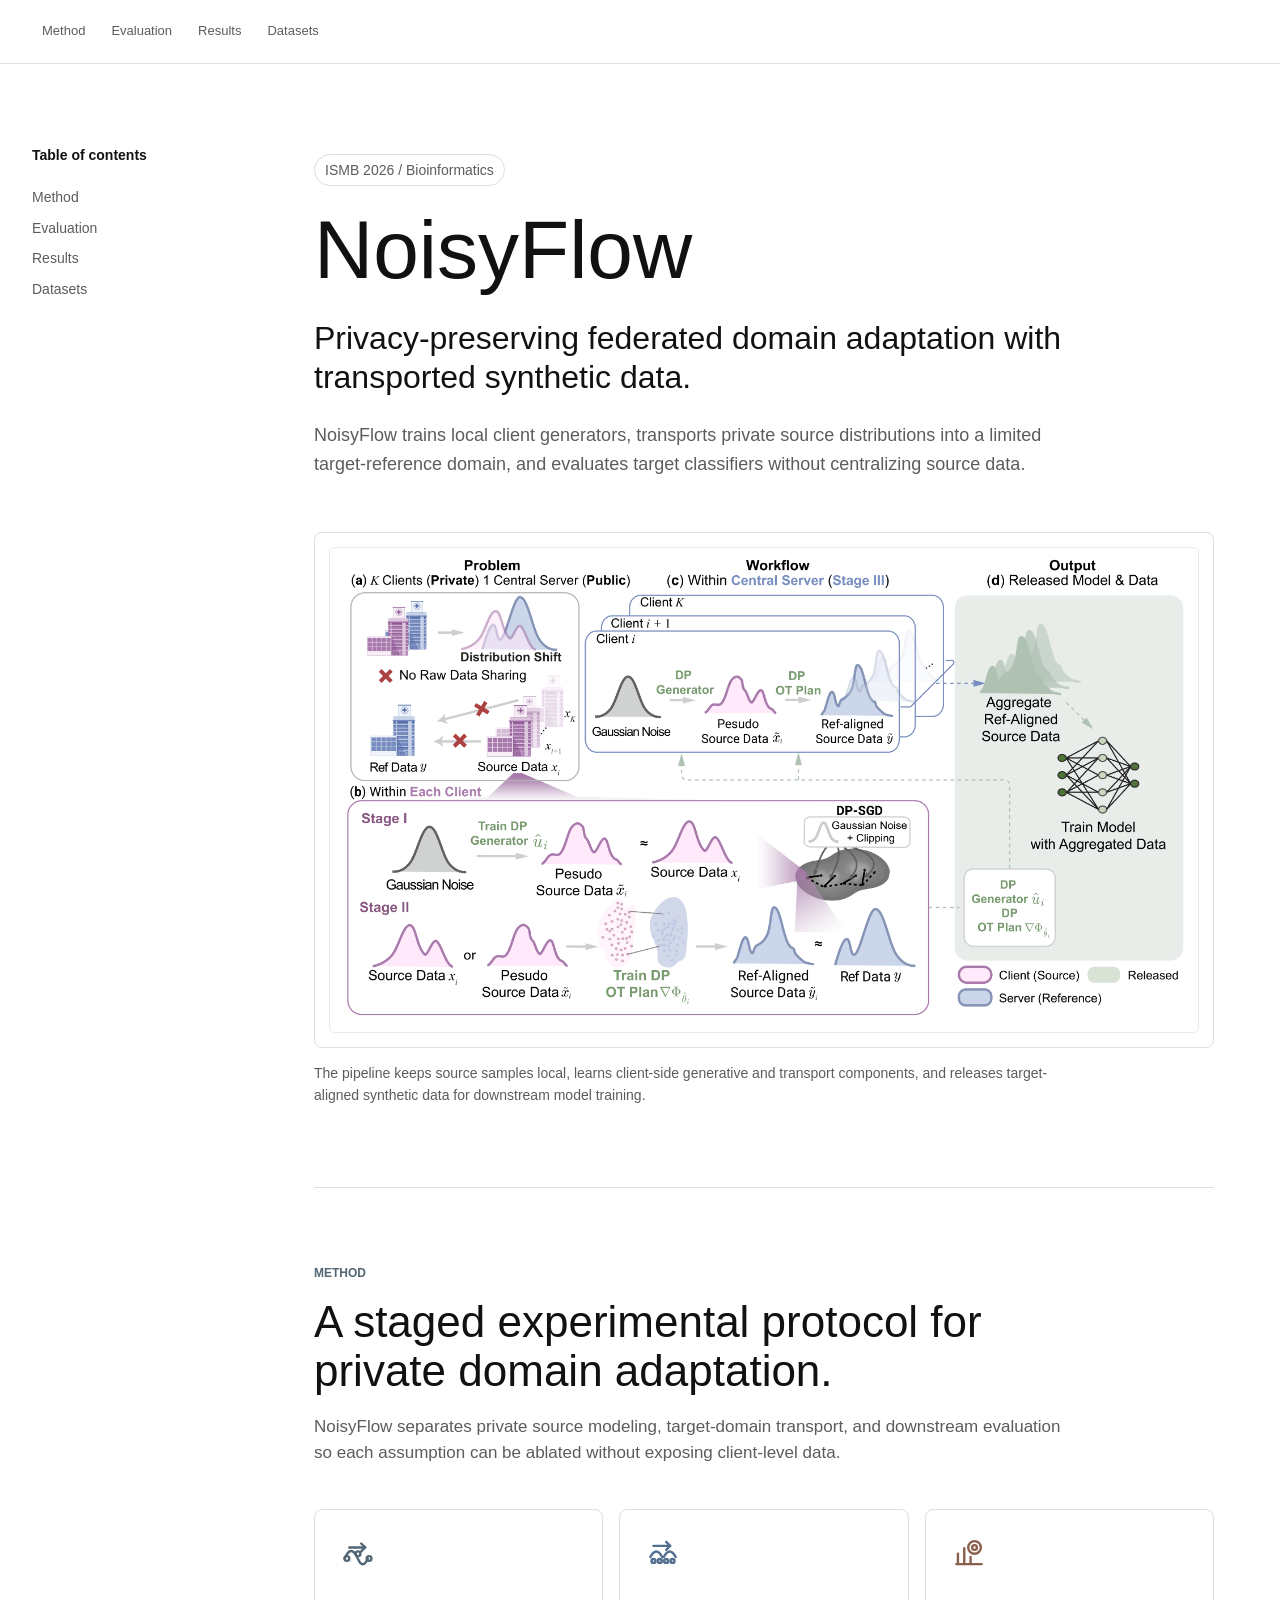
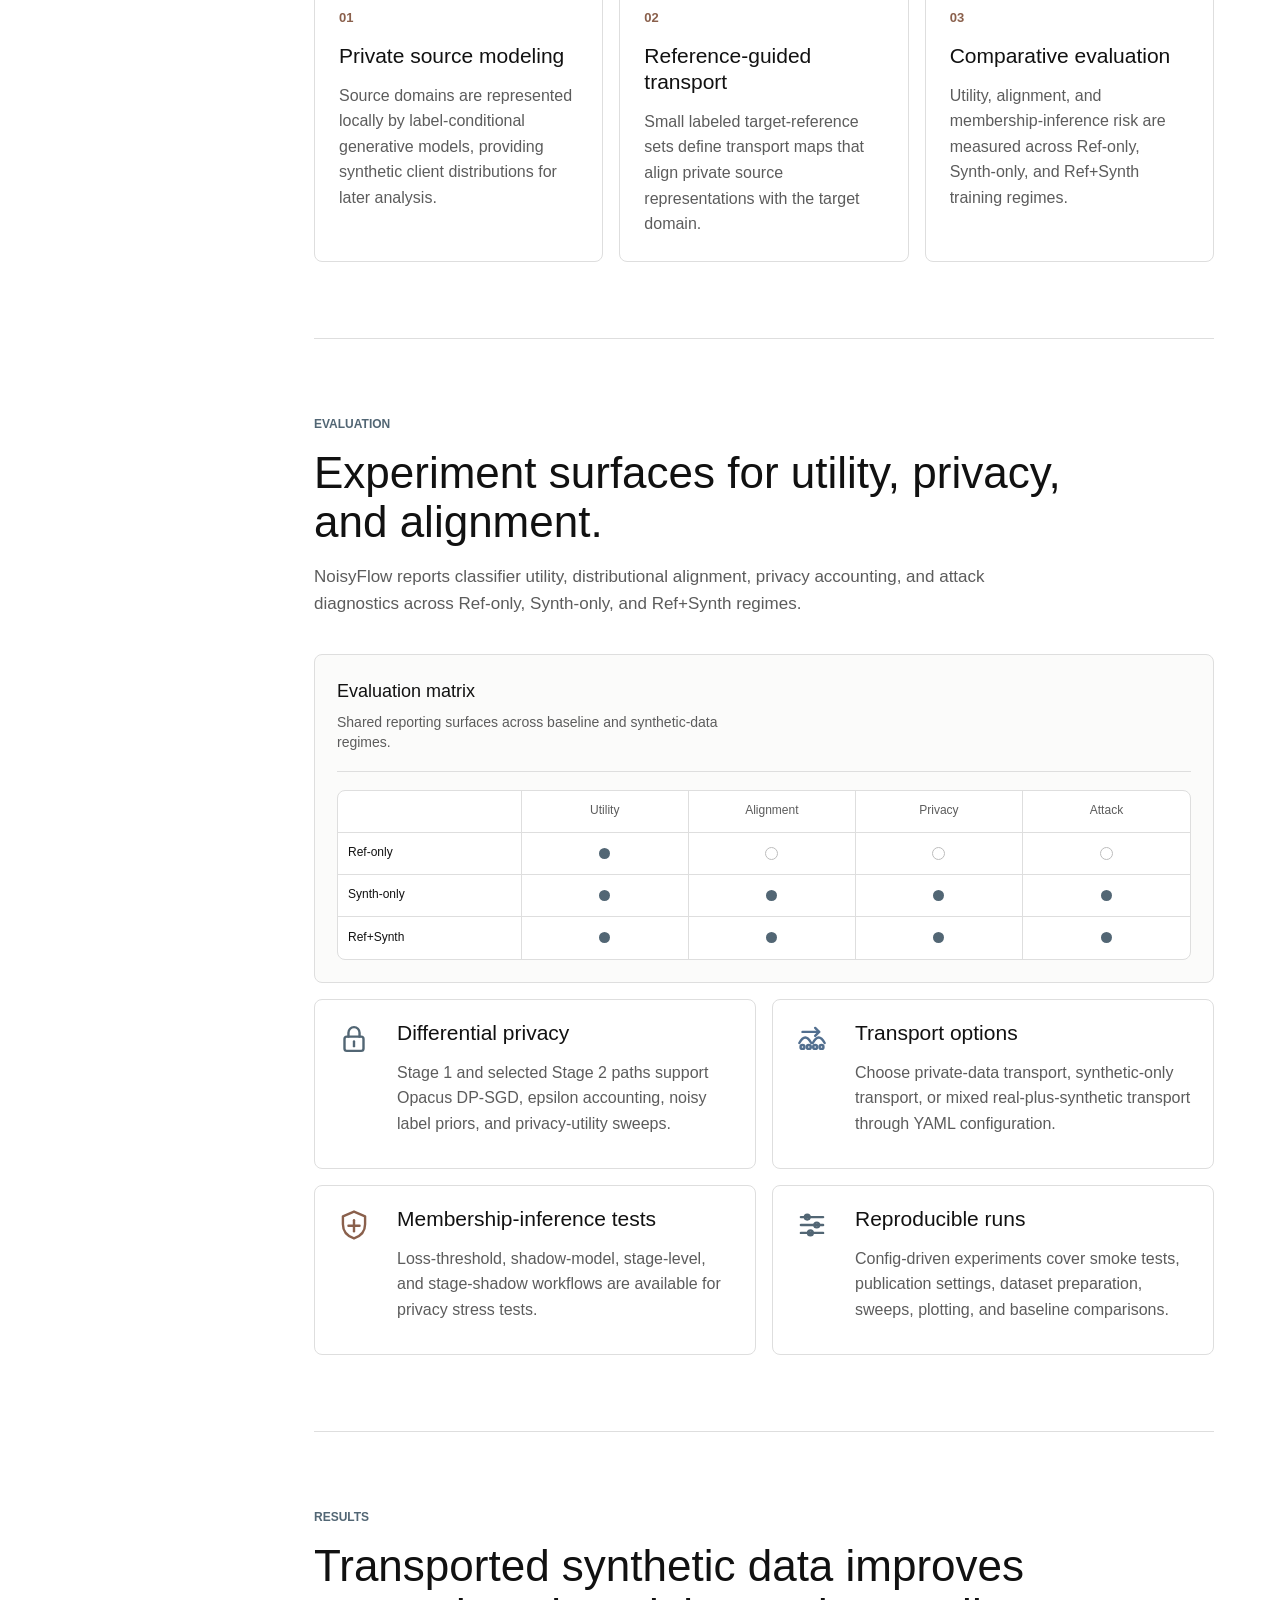
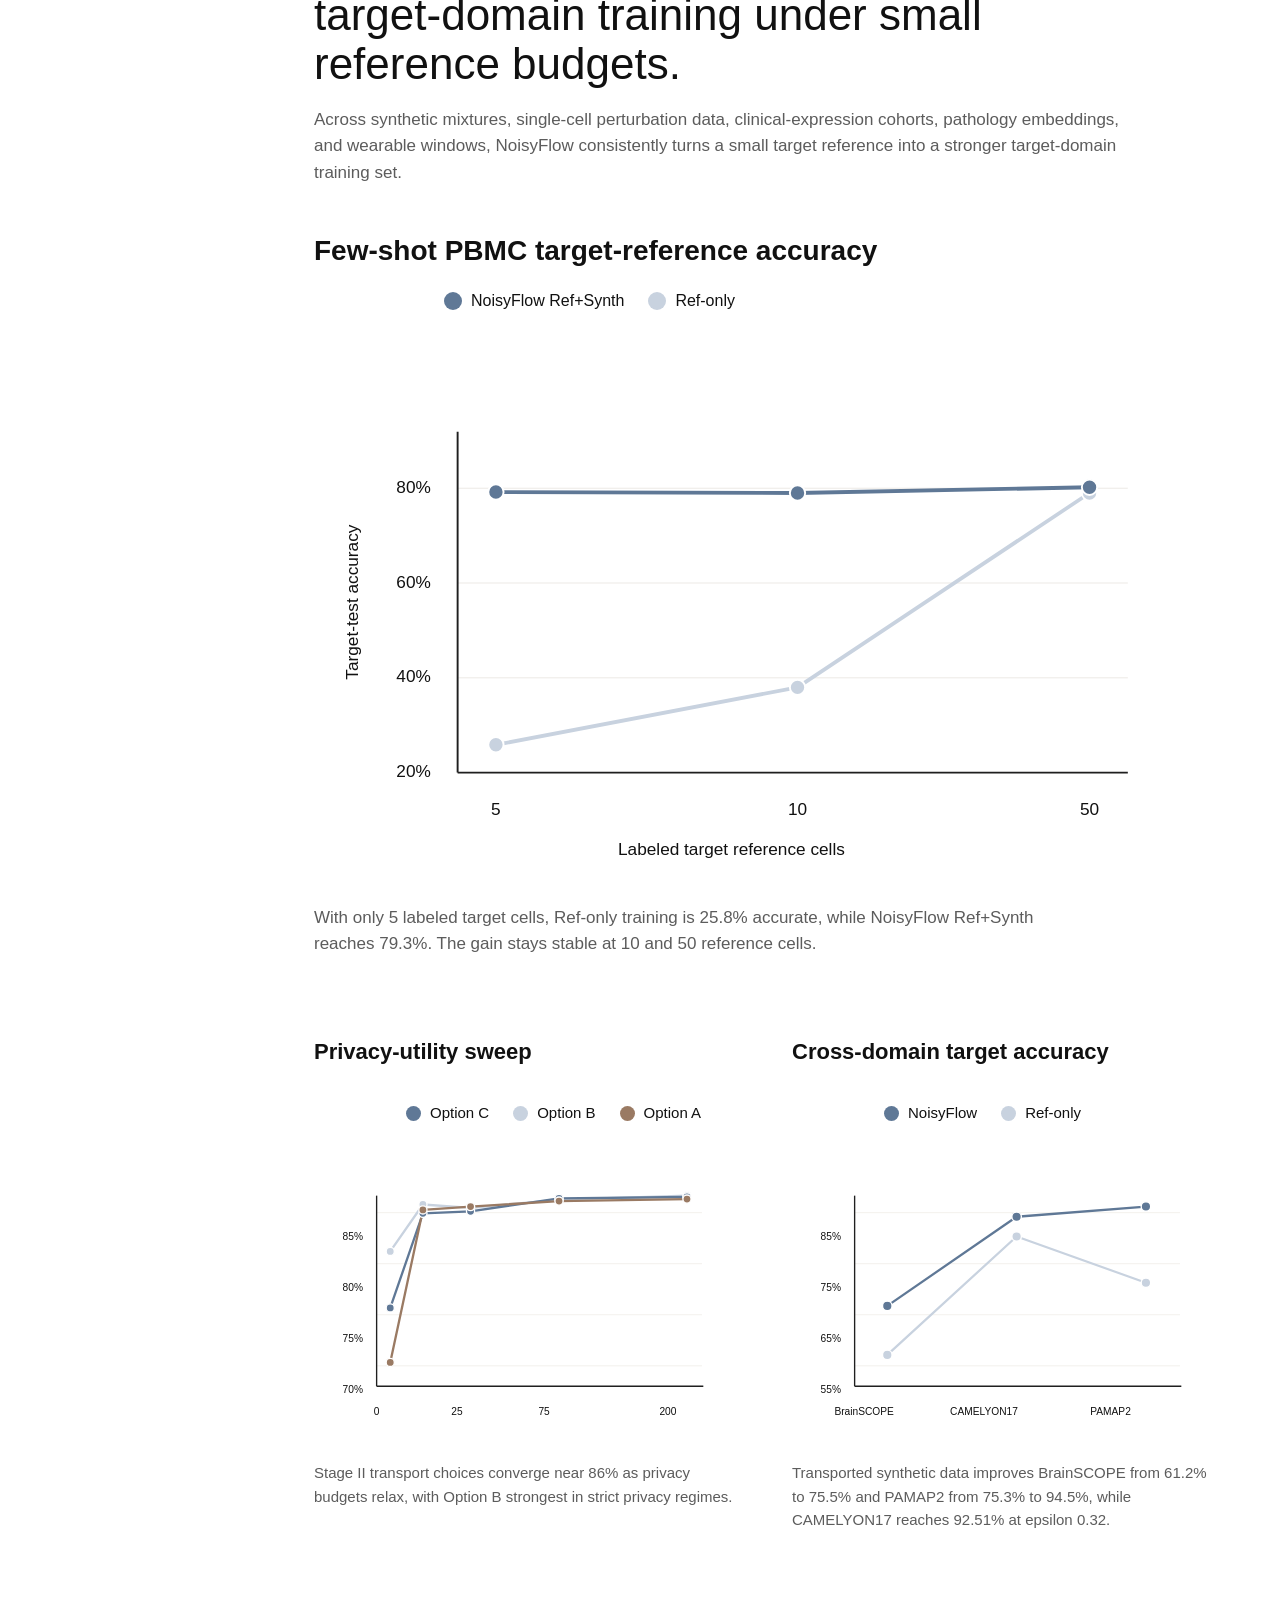
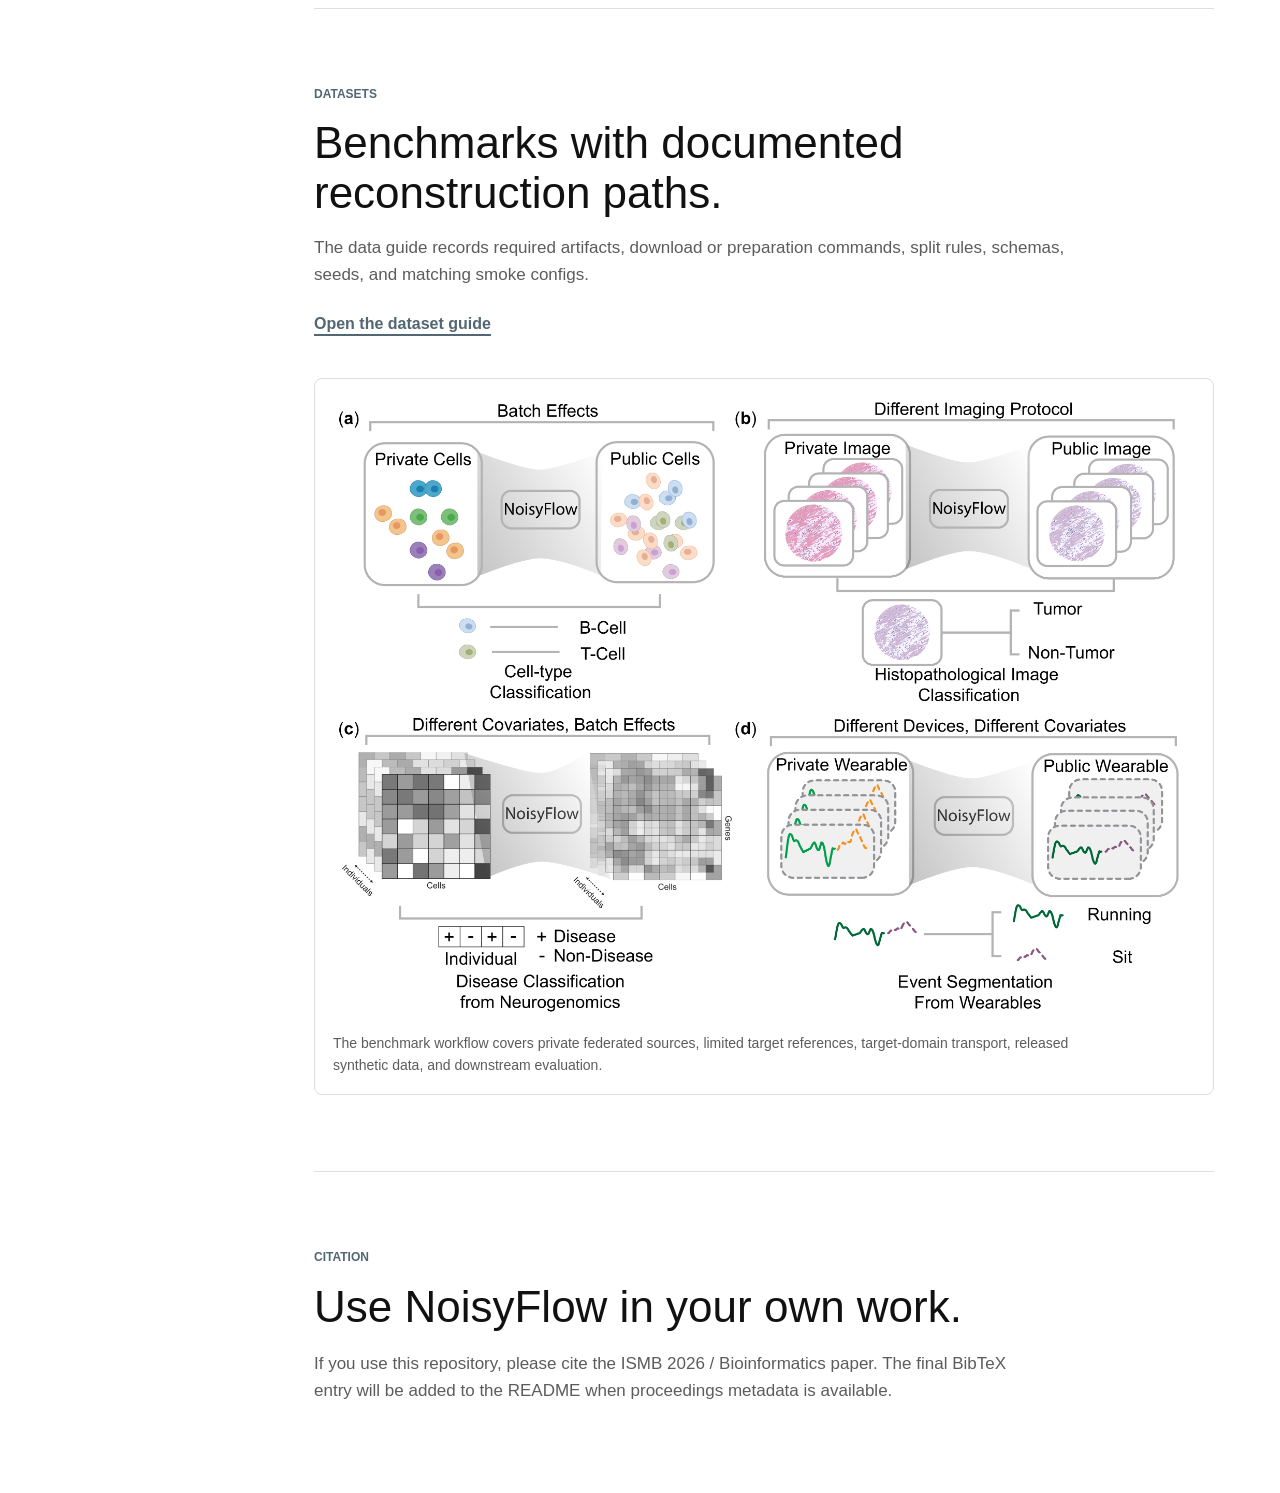
==== commit d53e8eb2: "Remove intro summary section" ====
--- a/index.html
+++ b/index.html
@@ -152,21 +152,6 @@
               </figcaption>
             </figure>
           </header>
-
-          <section class="article-section intro-section" aria-labelledby="intro-title">
-            <div class="section-copy">
-              <p class="section-kicker">Research code for private adaptation</p>
-              <h2 id="intro-title">Target-domain classifiers from private federated sources.</h2>
-            </div>
-            <div class="intro-body">
-              <p>
-                Source clients can be patients, cohorts, hospitals, or subjects. The repository implements
-                the full experimental path: local conditional generation, target-domain transport,
-                server-side synthesis, utility evaluation, alignment metrics, and membership-inference
-                diagnostics.
-              </p>
-            </div>
-          </section>
 
           <section class="article-section" id="method" aria-labelledby="method-title">
             <div class="section-copy">
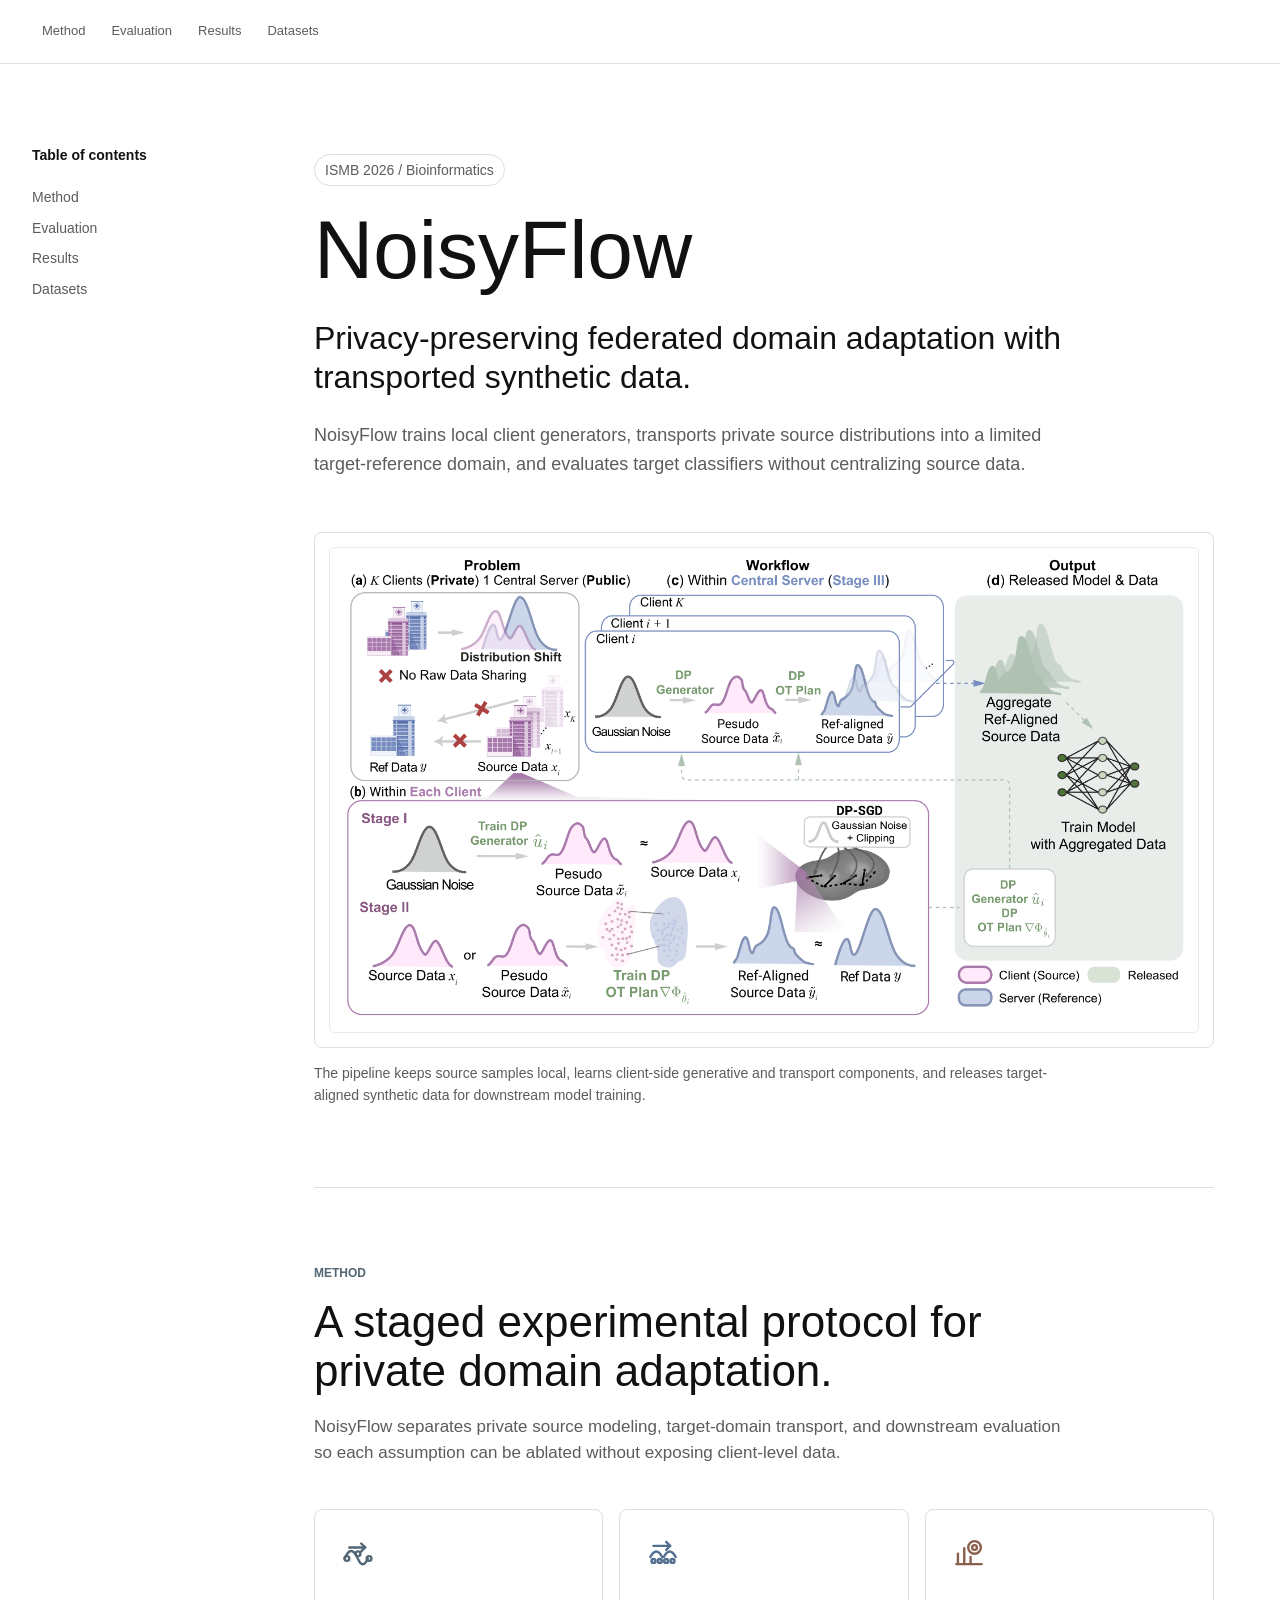
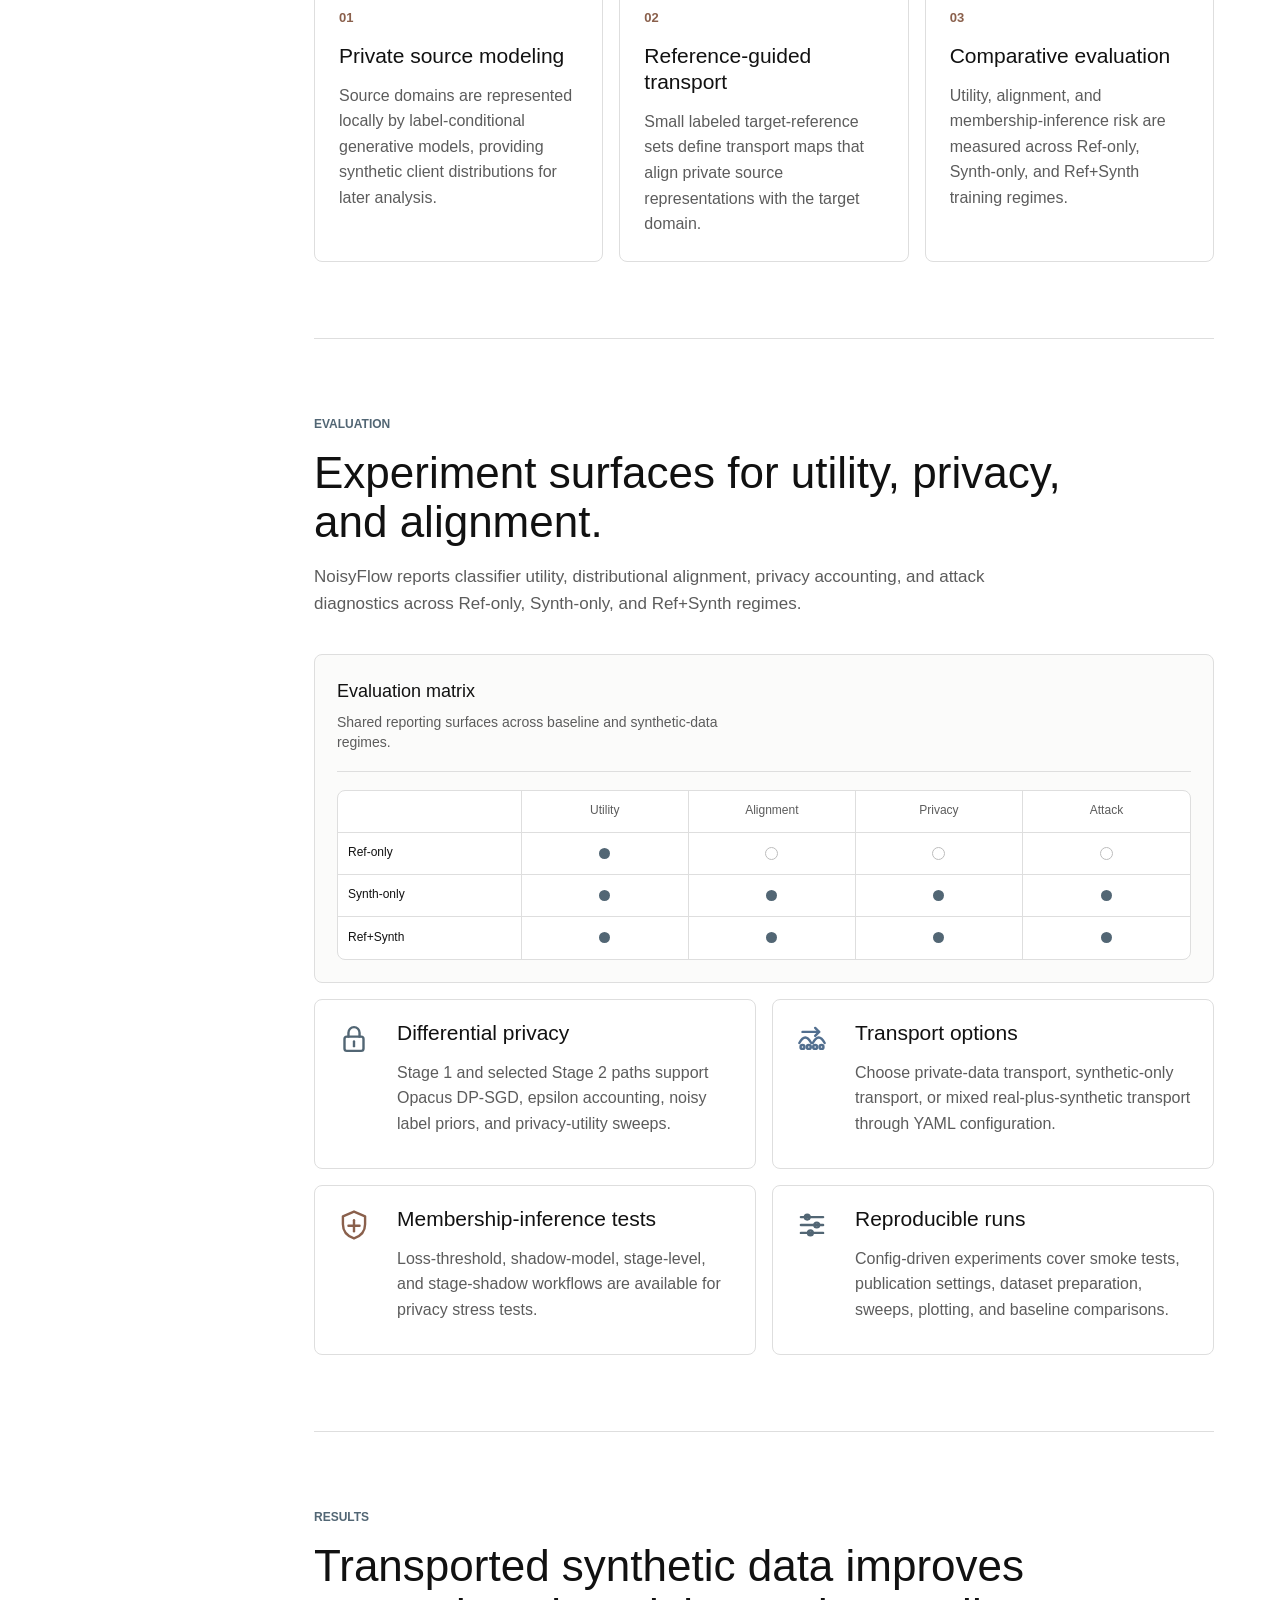
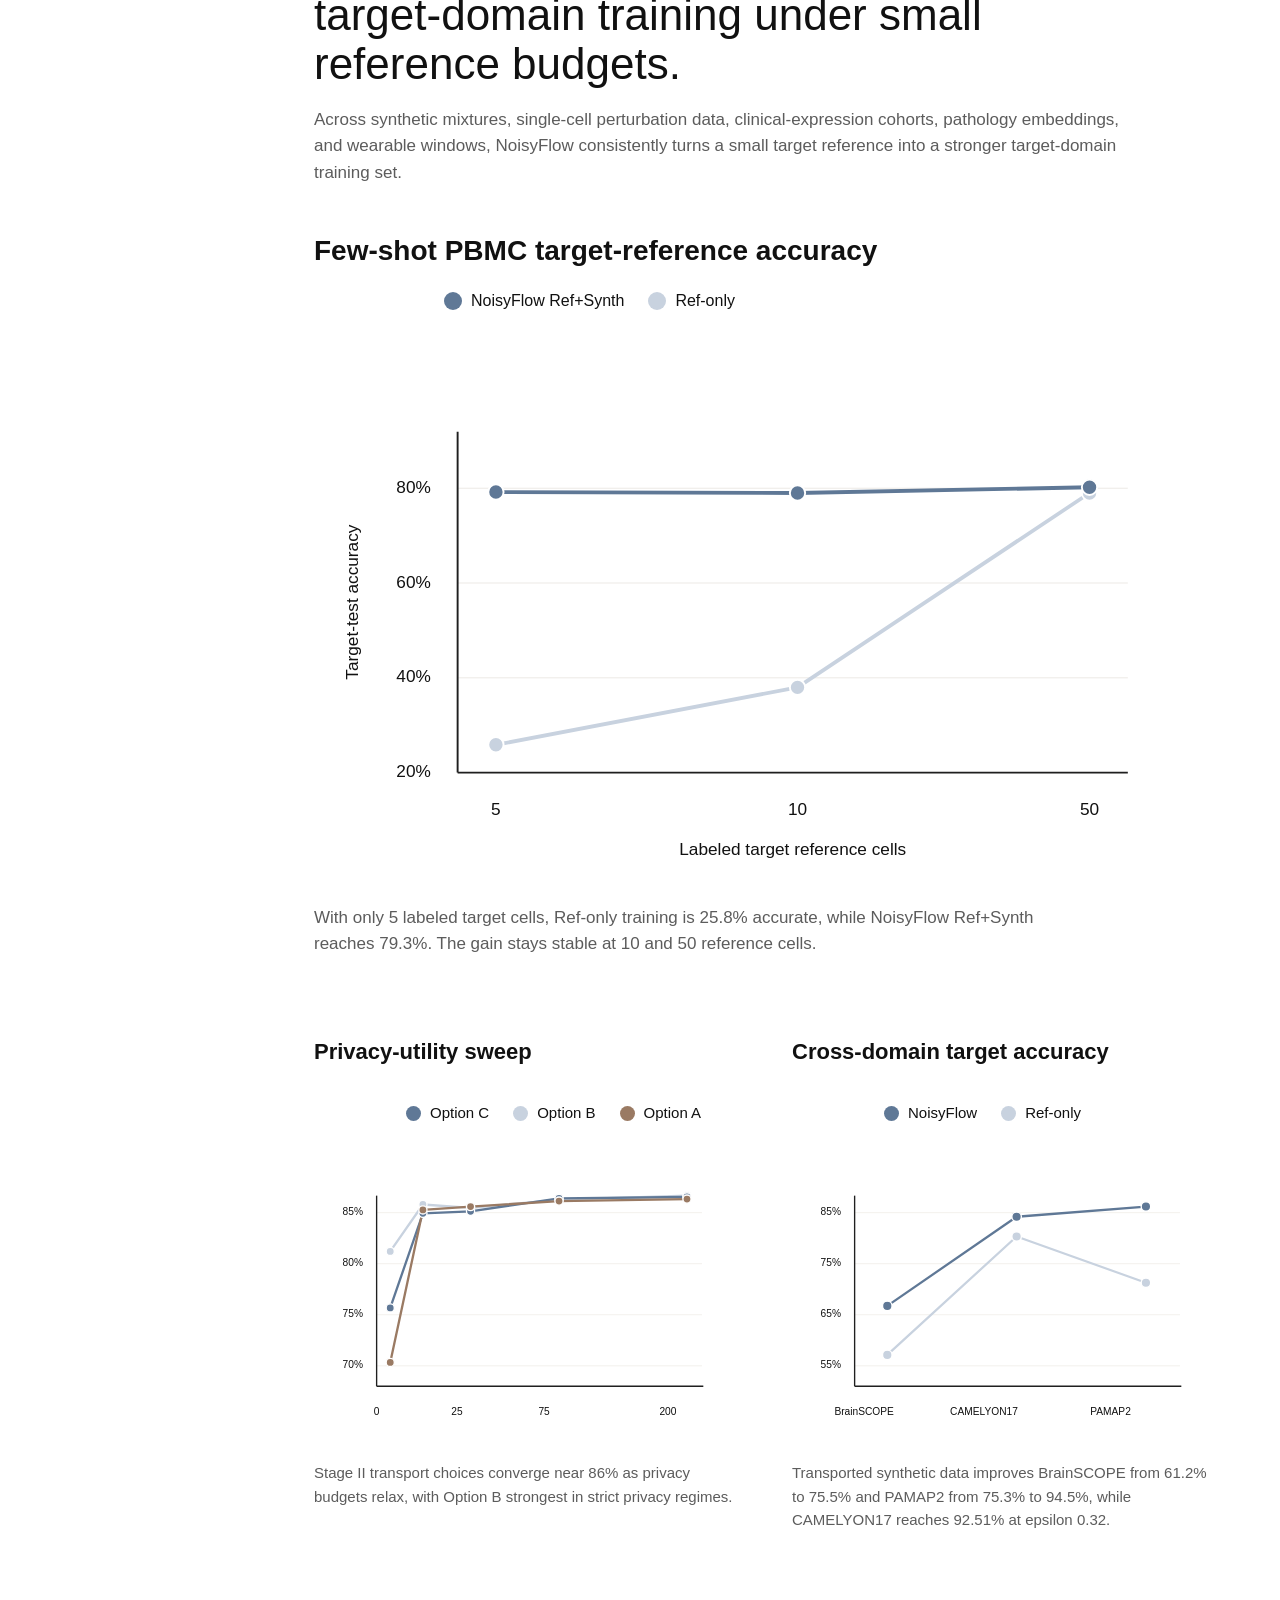
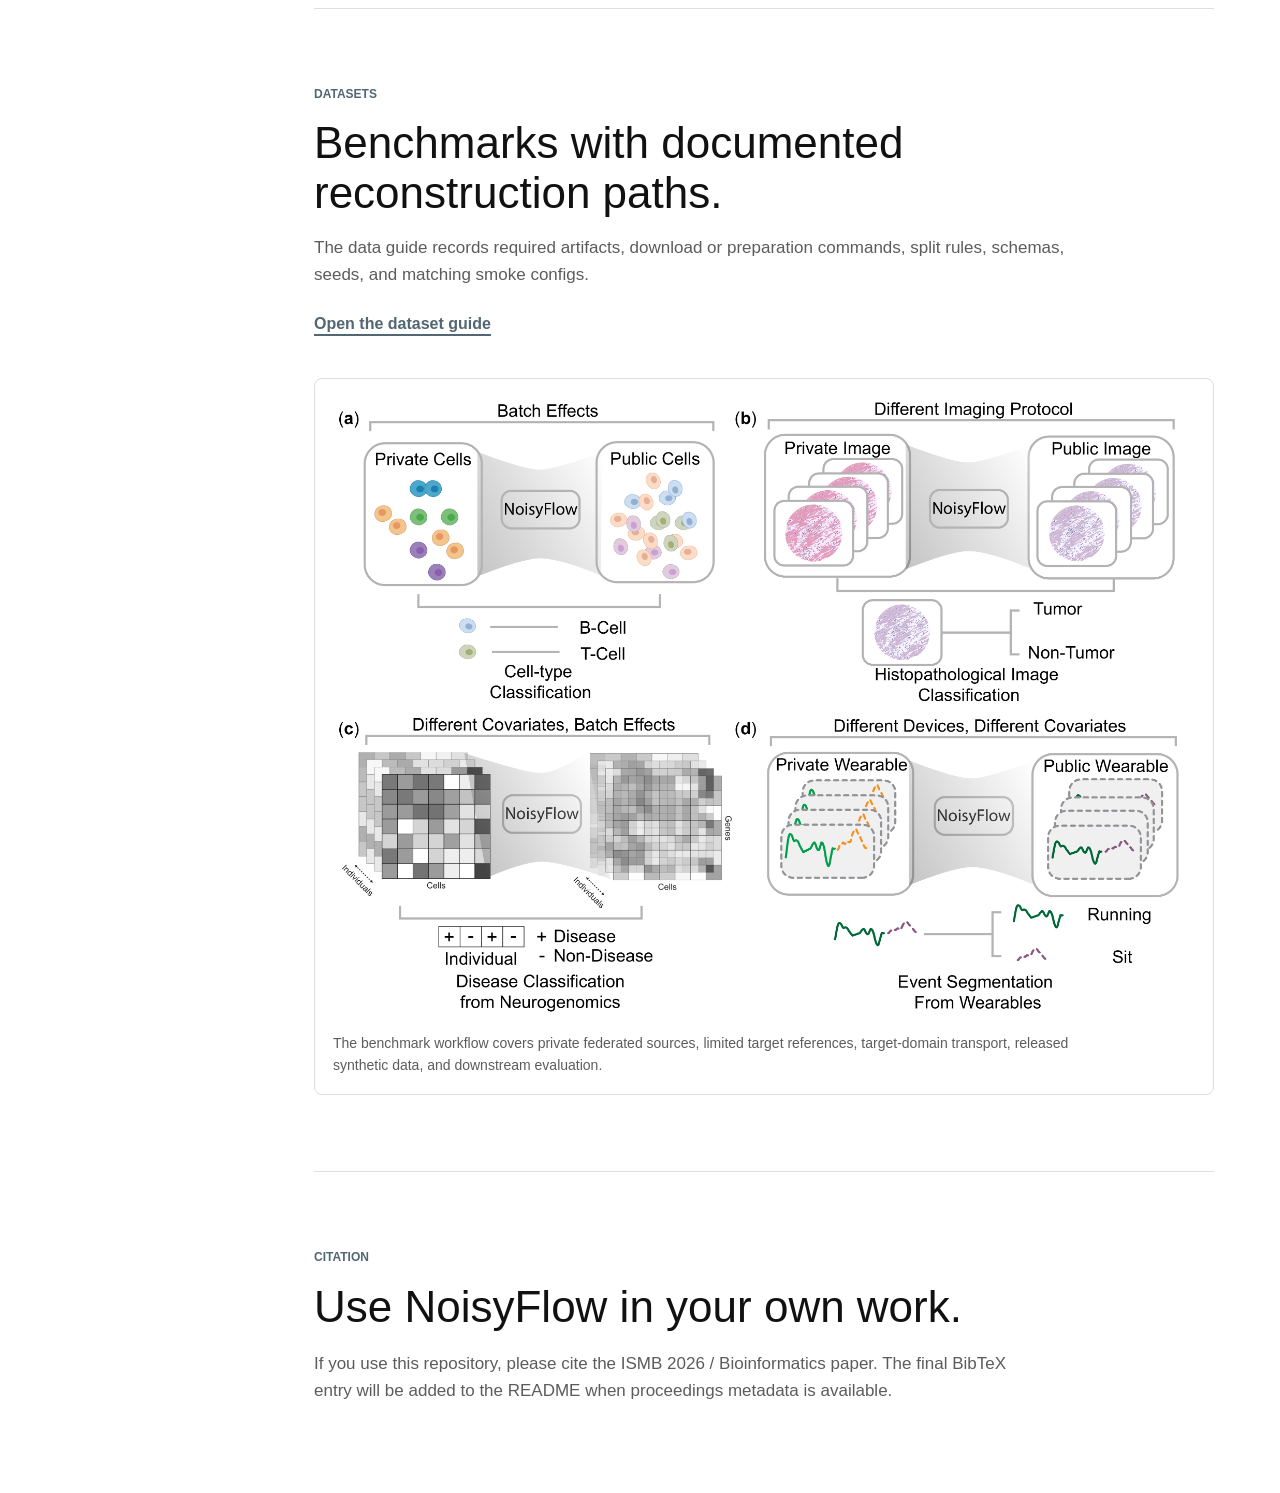
==== commit b06e5bba: "Align chart tick labels" ====
--- a/index.html
+++ b/index.html
@@ -322,7 +322,7 @@
                     <text x="810" y="500">50</text>
                   </g>
                   <text class="axis-title axis-title-y" x="46" y="278" transform="rotate(-90 46 278)">Target-test accuracy</text>
-                  <text class="axis-title" x="436" y="542">Labeled target reference cells</text>
+                  <text class="axis-title" x="500" y="542">Labeled target reference cells</text>
                   <path class="chart-line line-ref" d="M190 427L505 367L810 164"></path>
                   <path class="chart-line line-noisyflow" d="M190 163L505 164L810 158"></path>
                   <g class="chart-points ref">
@@ -364,10 +364,10 @@
                       <path d="M92 70V350"></path>
                     </g>
                     <g class="chart-ticks y">
-                      <text x="72" y="356">70%</text>
-                      <text x="72" y="281">75%</text>
-                      <text x="72" y="206">80%</text>
-                      <text x="72" y="131">85%</text>
+                      <text x="72" y="320">70%</text>
+                      <text x="72" y="245">75%</text>
+                      <text x="72" y="170">80%</text>
+                      <text x="72" y="95">85%</text>
                     </g>
                     <g class="chart-ticks x">
                       <text x="92" y="392">0</text>
@@ -426,10 +426,10 @@
                       <path d="M92 70V350"></path>
                     </g>
                     <g class="chart-ticks y">
-                      <text x="72" y="356">55%</text>
-                      <text x="72" y="281">65%</text>
-                      <text x="72" y="206">75%</text>
-                      <text x="72" y="131">85%</text>
+                      <text x="72" y="320">55%</text>
+                      <text x="72" y="245">65%</text>
+                      <text x="72" y="170">75%</text>
+                      <text x="72" y="95">85%</text>
                     </g>
                     <g class="chart-ticks x">
                       <text x="106" y="392">BrainSCOPE</text>
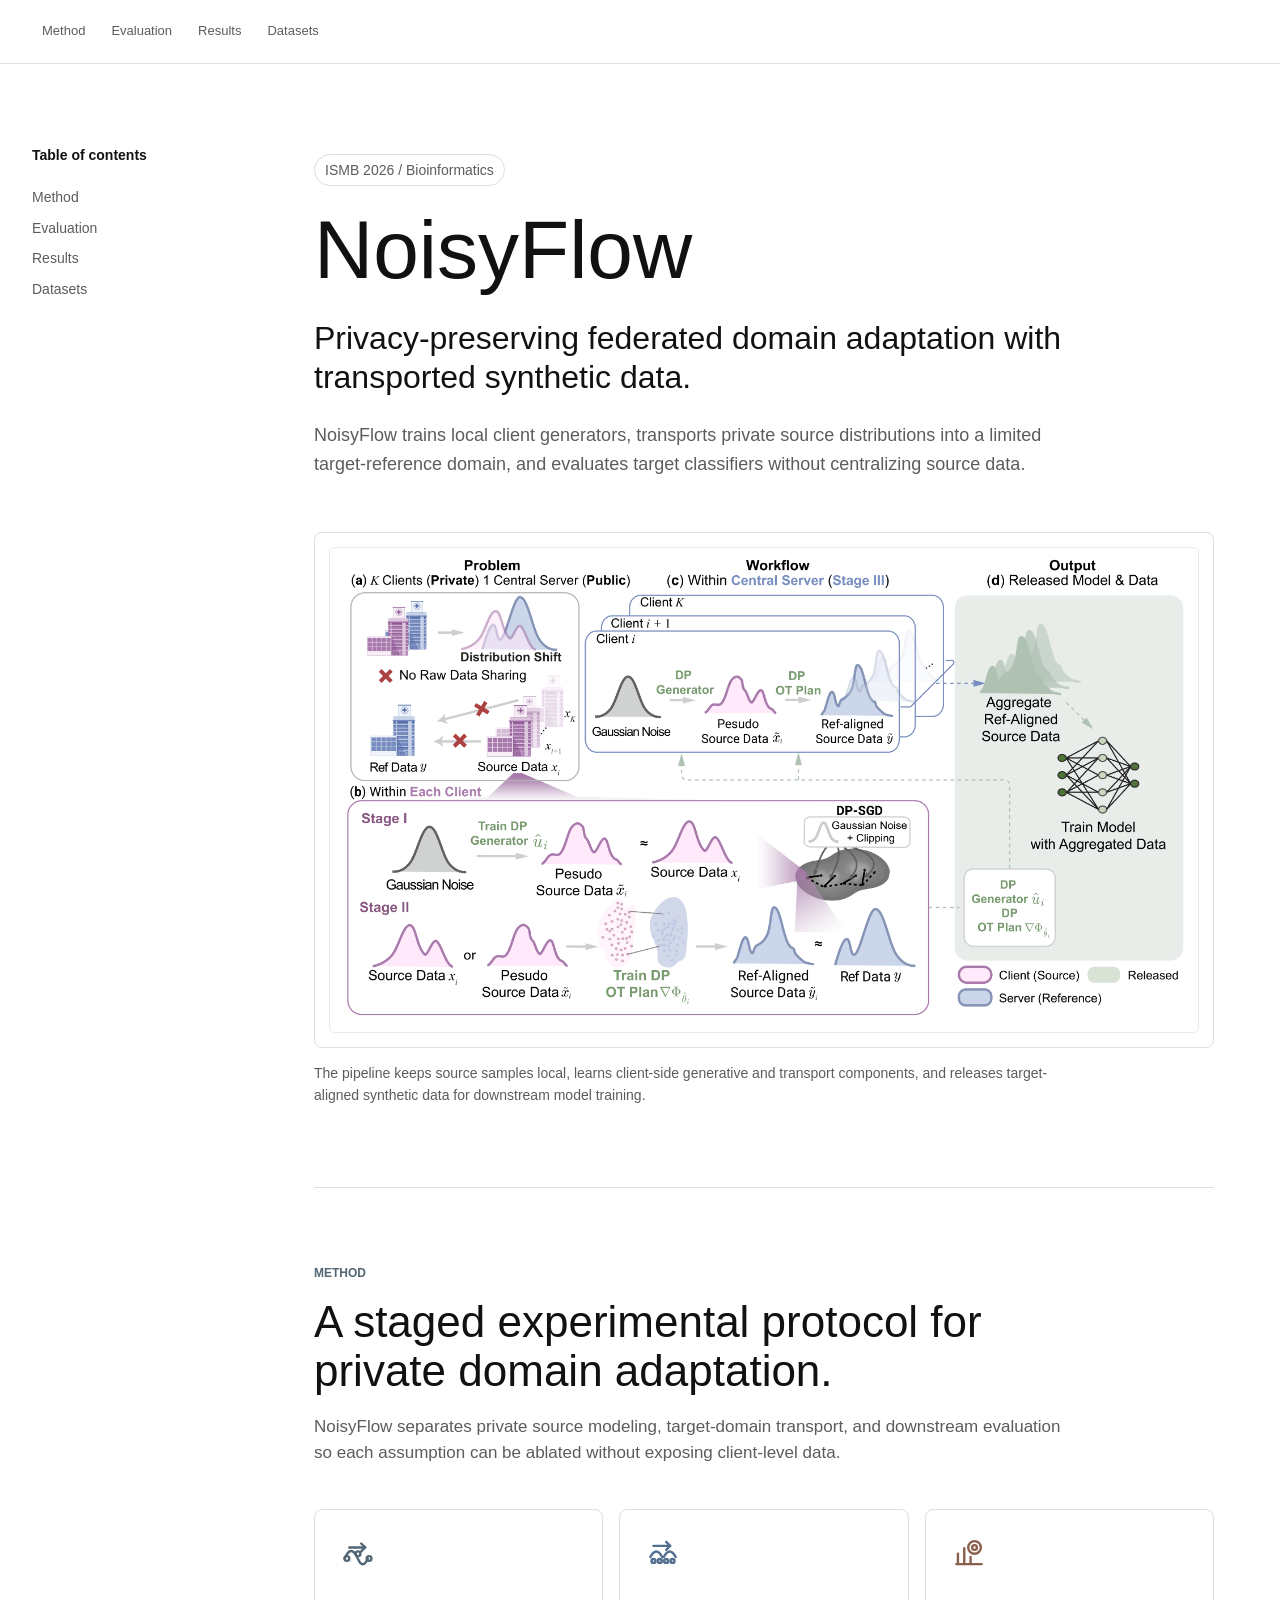
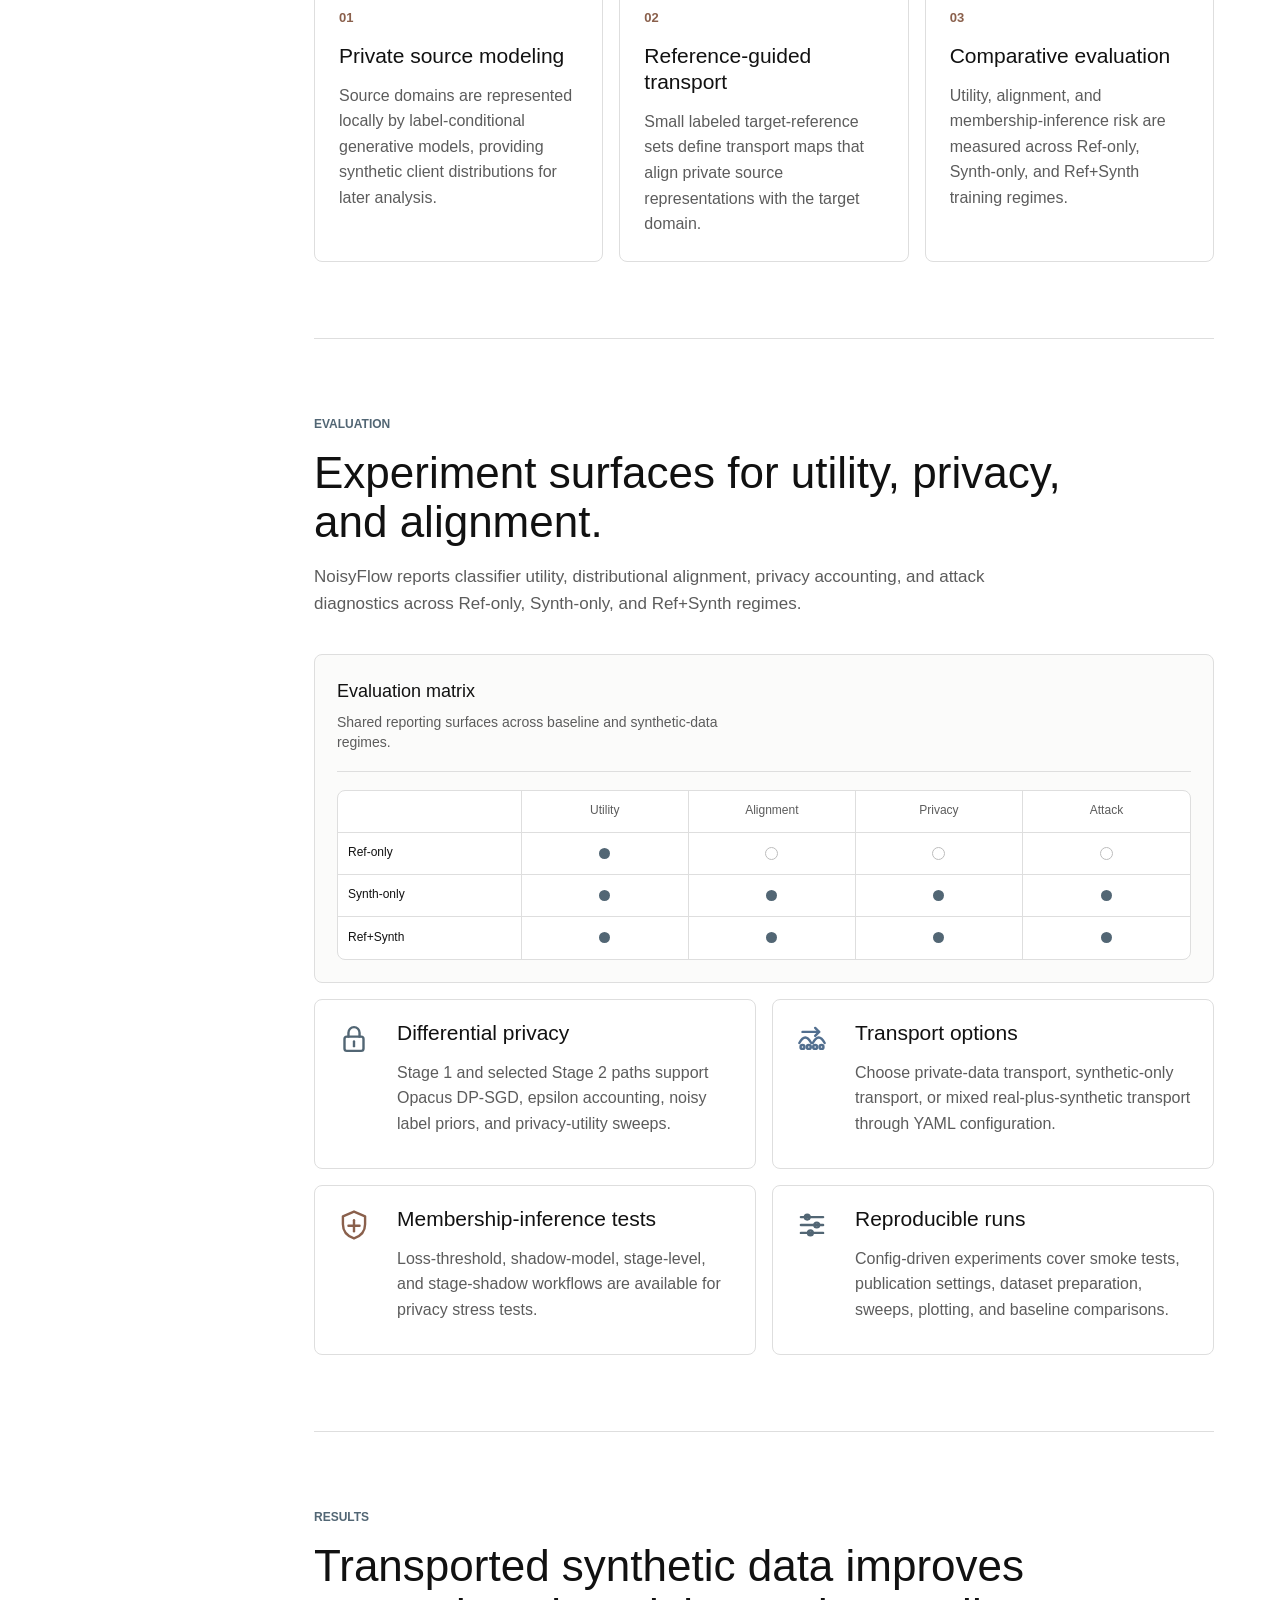
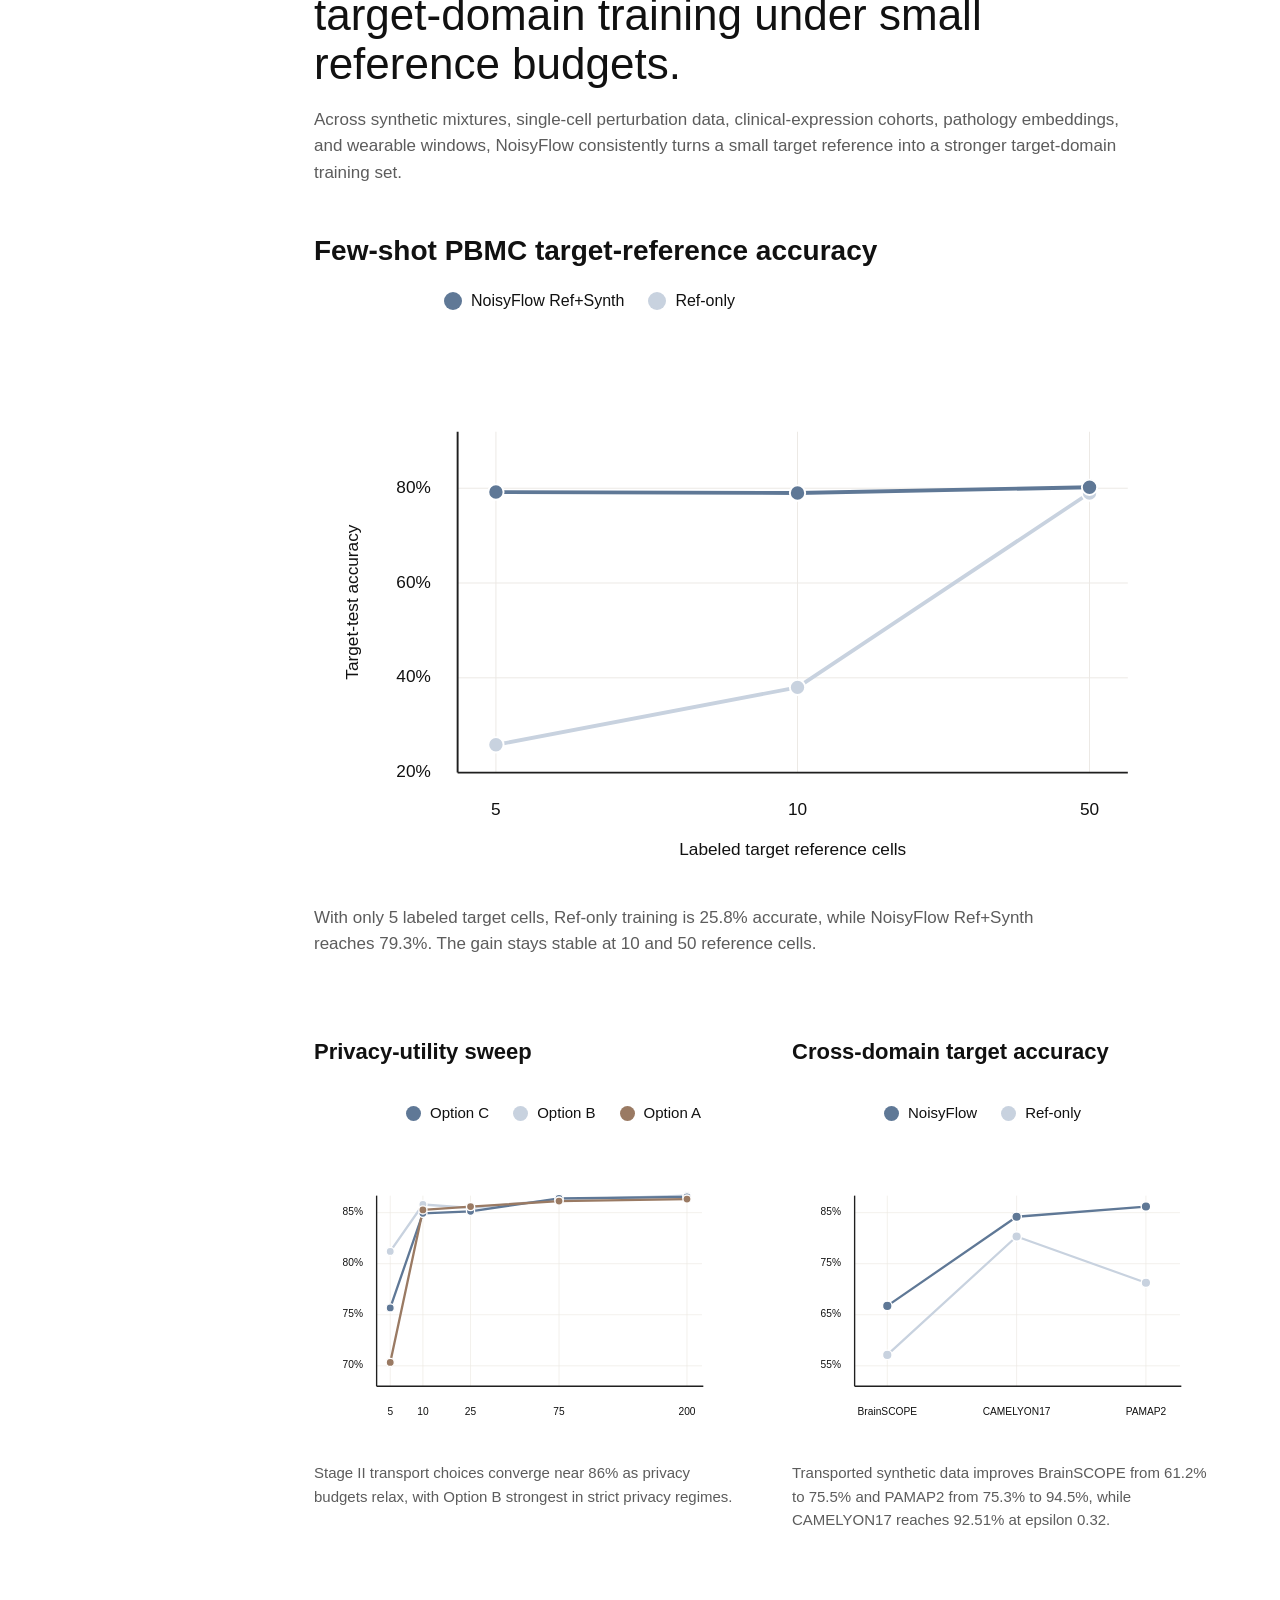
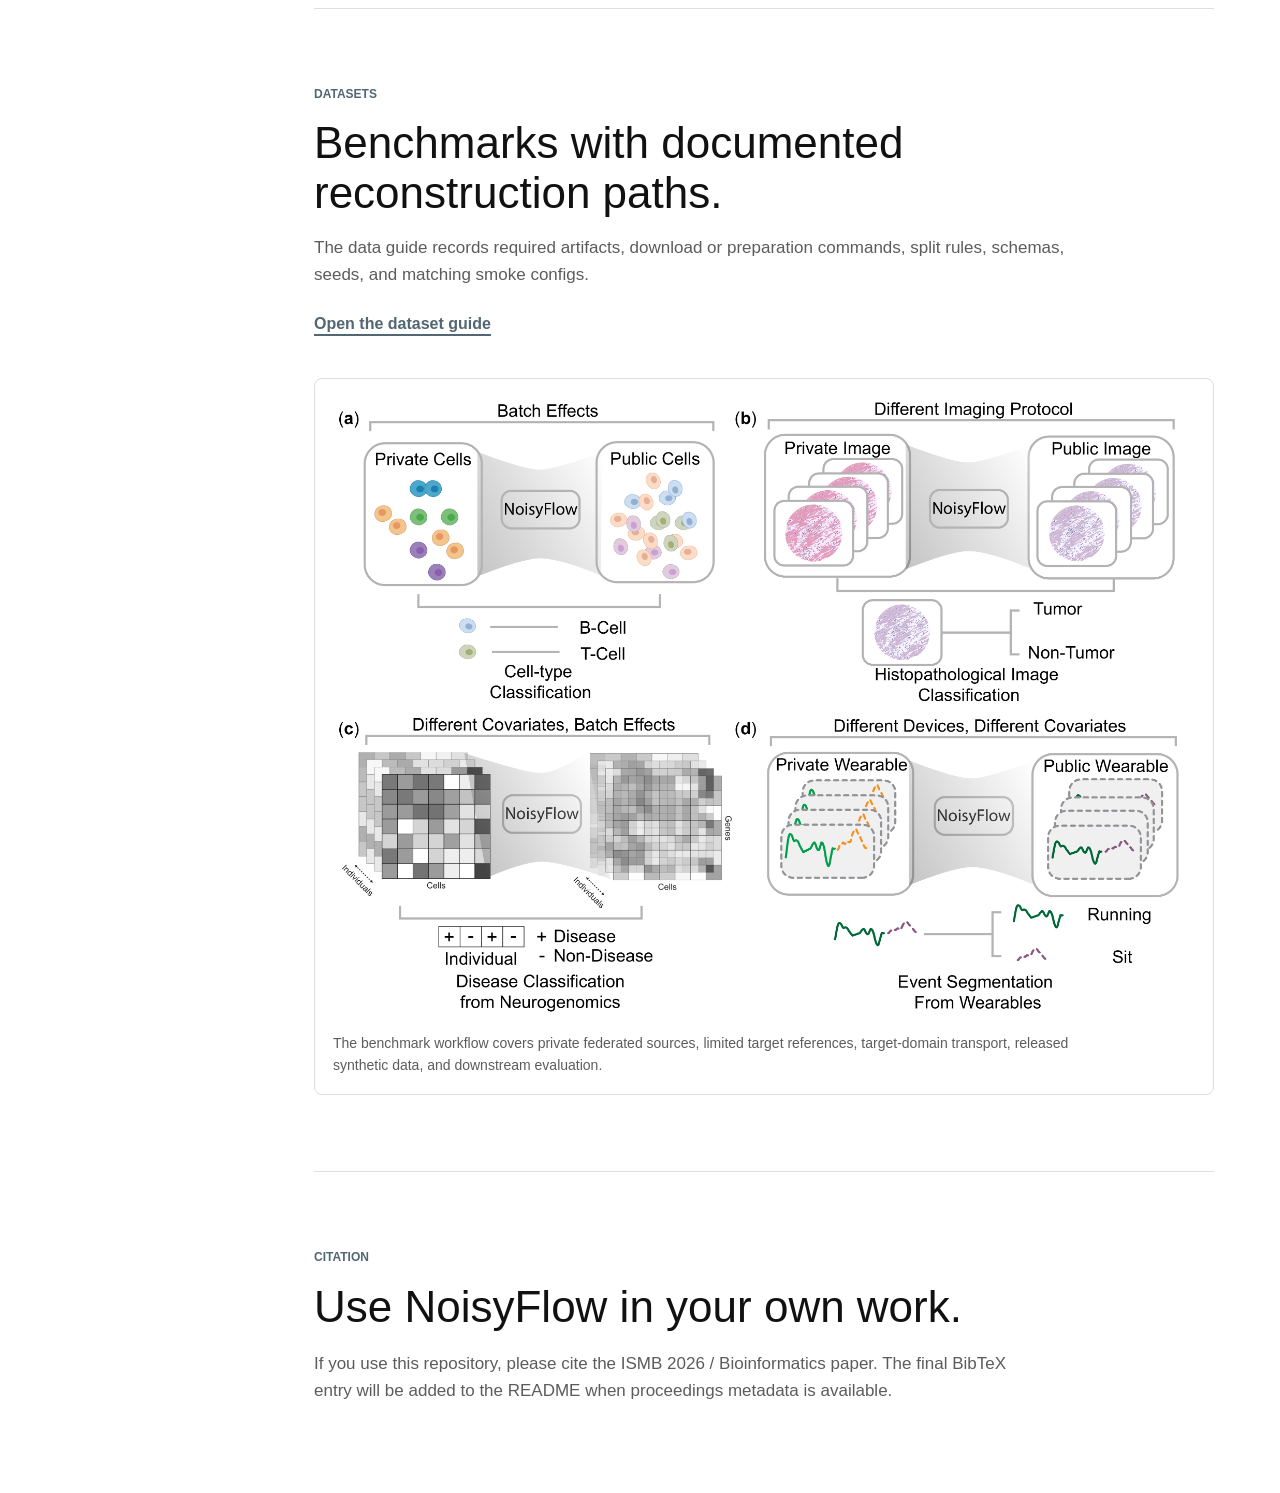
==== commit 8fca4c8a: "Align chart x ticks and guides" ====
--- a/index.html
+++ b/index.html
@@ -305,6 +305,9 @@
                     <path d="M150 357H850"></path>
                     <path d="M150 258H850"></path>
                     <path d="M150 159H850"></path>
+                    <path d="M190 100V456"></path>
+                    <path d="M505 100V456"></path>
+                    <path d="M810 100V456"></path>
                   </g>
                   <g class="chart-axis">
                     <path d="M150 456H850"></path>
@@ -358,6 +361,11 @@
                       <path d="M92 245H570"></path>
                       <path d="M92 170H570"></path>
                       <path d="M92 95H570"></path>
+                      <path d="M112 70V350"></path>
+                      <path d="M160 70V350"></path>
+                      <path d="M230 70V350"></path>
+                      <path d="M360 70V350"></path>
+                      <path d="M548 70V350"></path>
                     </g>
                     <g class="chart-axis">
                       <path d="M92 350H572"></path>
@@ -370,10 +378,11 @@
                       <text x="72" y="95">85%</text>
                     </g>
                     <g class="chart-ticks x">
-                      <text x="92" y="392">0</text>
-                      <text x="210" y="392">25</text>
-                      <text x="338" y="392">75</text>
-                      <text x="520" y="392">200</text>
+                      <text x="112" y="392">5</text>
+                      <text x="160" y="392">10</text>
+                      <text x="230" y="392">25</text>
+                      <text x="360" y="392">75</text>
+                      <text x="548" y="392">200</text>
                     </g>
                     <path class="chart-line line-ref" d="M112 152L160 83L230 88L360 76L548 70"></path>
                     <path class="chart-line line-noisyflow" d="M112 235L160 96L230 93L360 74L548 72"></path>
@@ -420,6 +429,9 @@
                       <path d="M92 245H570"></path>
                       <path d="M92 170H570"></path>
                       <path d="M92 95H570"></path>
+                      <path d="M140 70V350"></path>
+                      <path d="M330 70V350"></path>
+                      <path d="M520 70V350"></path>
                     </g>
                     <g class="chart-axis">
                       <path d="M92 350H572"></path>
@@ -432,9 +444,9 @@
                       <text x="72" y="95">85%</text>
                     </g>
                     <g class="chart-ticks x">
-                      <text x="106" y="392">BrainSCOPE</text>
-                      <text x="282" y="392">CAMELYON17</text>
-                      <text x="468" y="392">PAMAP2</text>
+                      <text x="140" y="392">BrainSCOPE</text>
+                      <text x="330" y="392">CAMELYON17</text>
+                      <text x="520" y="392">PAMAP2</text>
                     </g>
                     <path class="chart-line line-ref" d="M140 304L330 130L520 198"></path>
                     <path class="chart-line line-noisyflow" d="M140 232L330 101L520 86"></path>
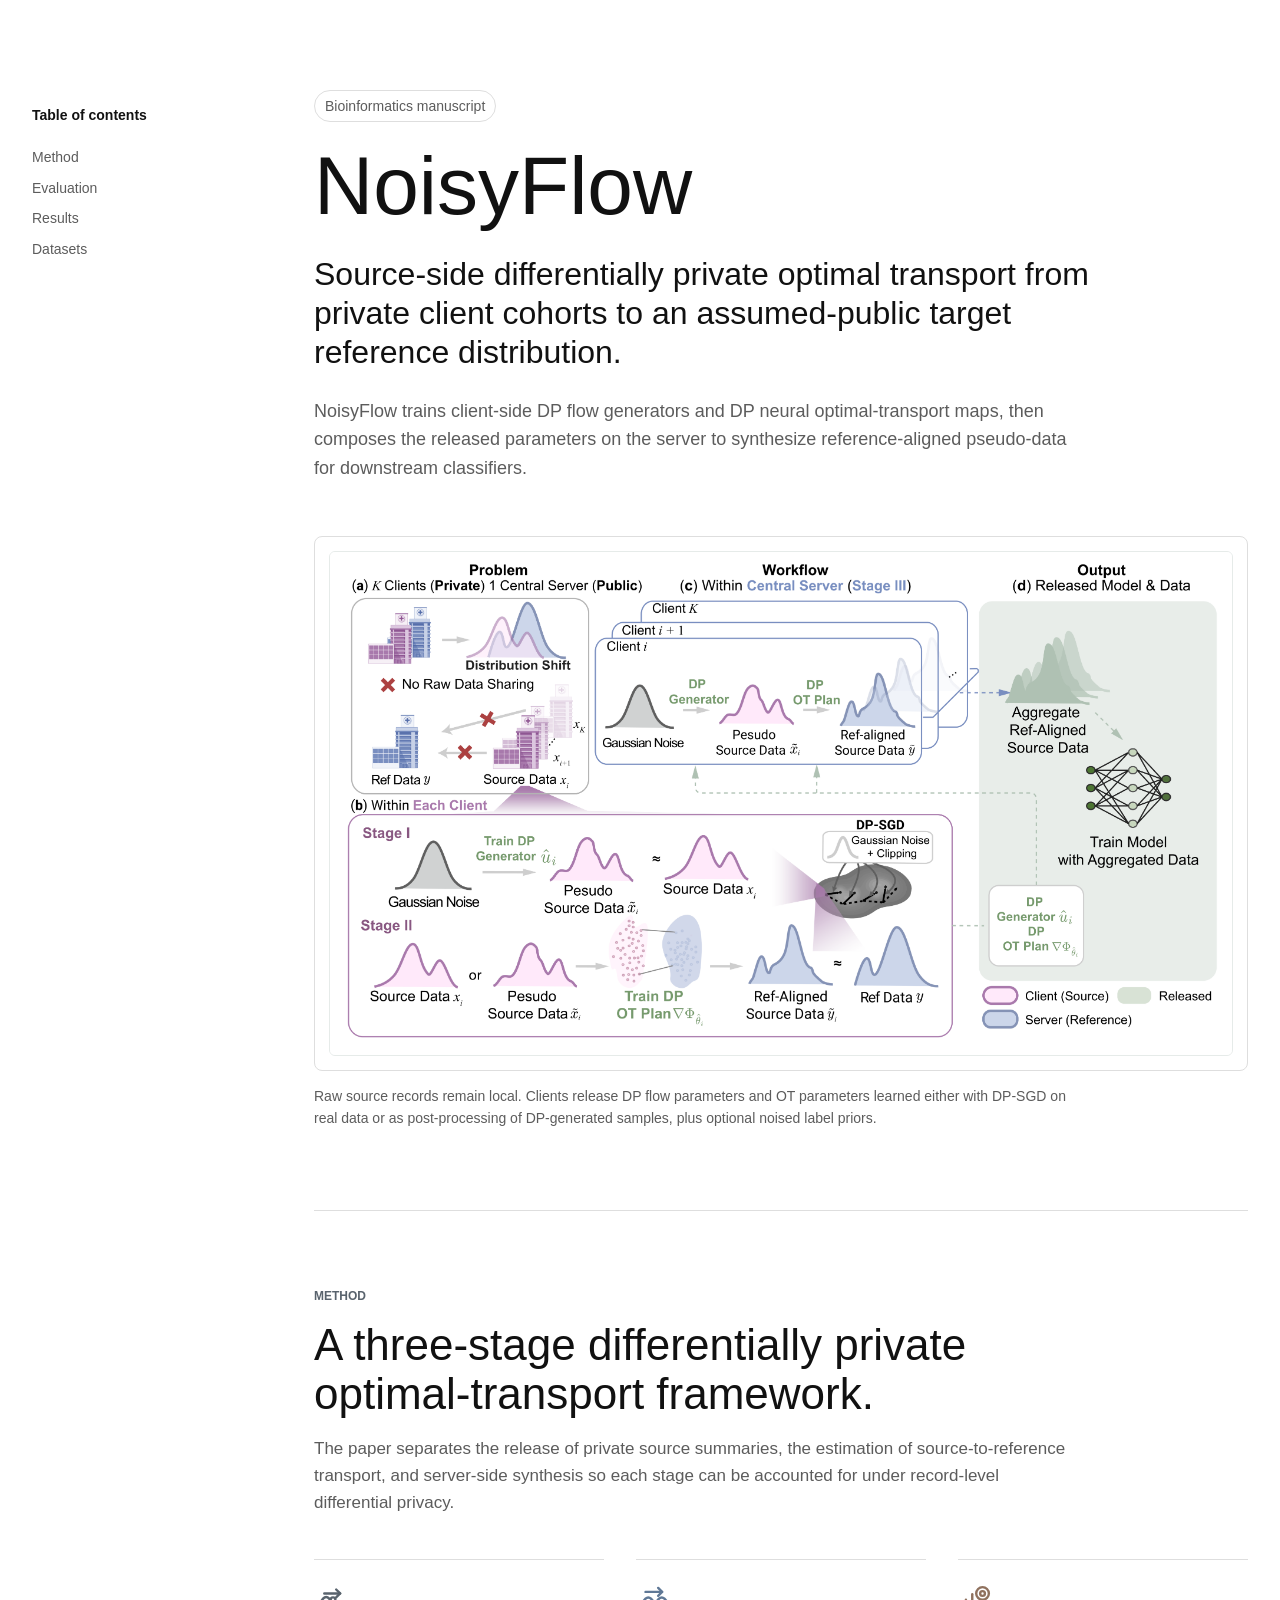
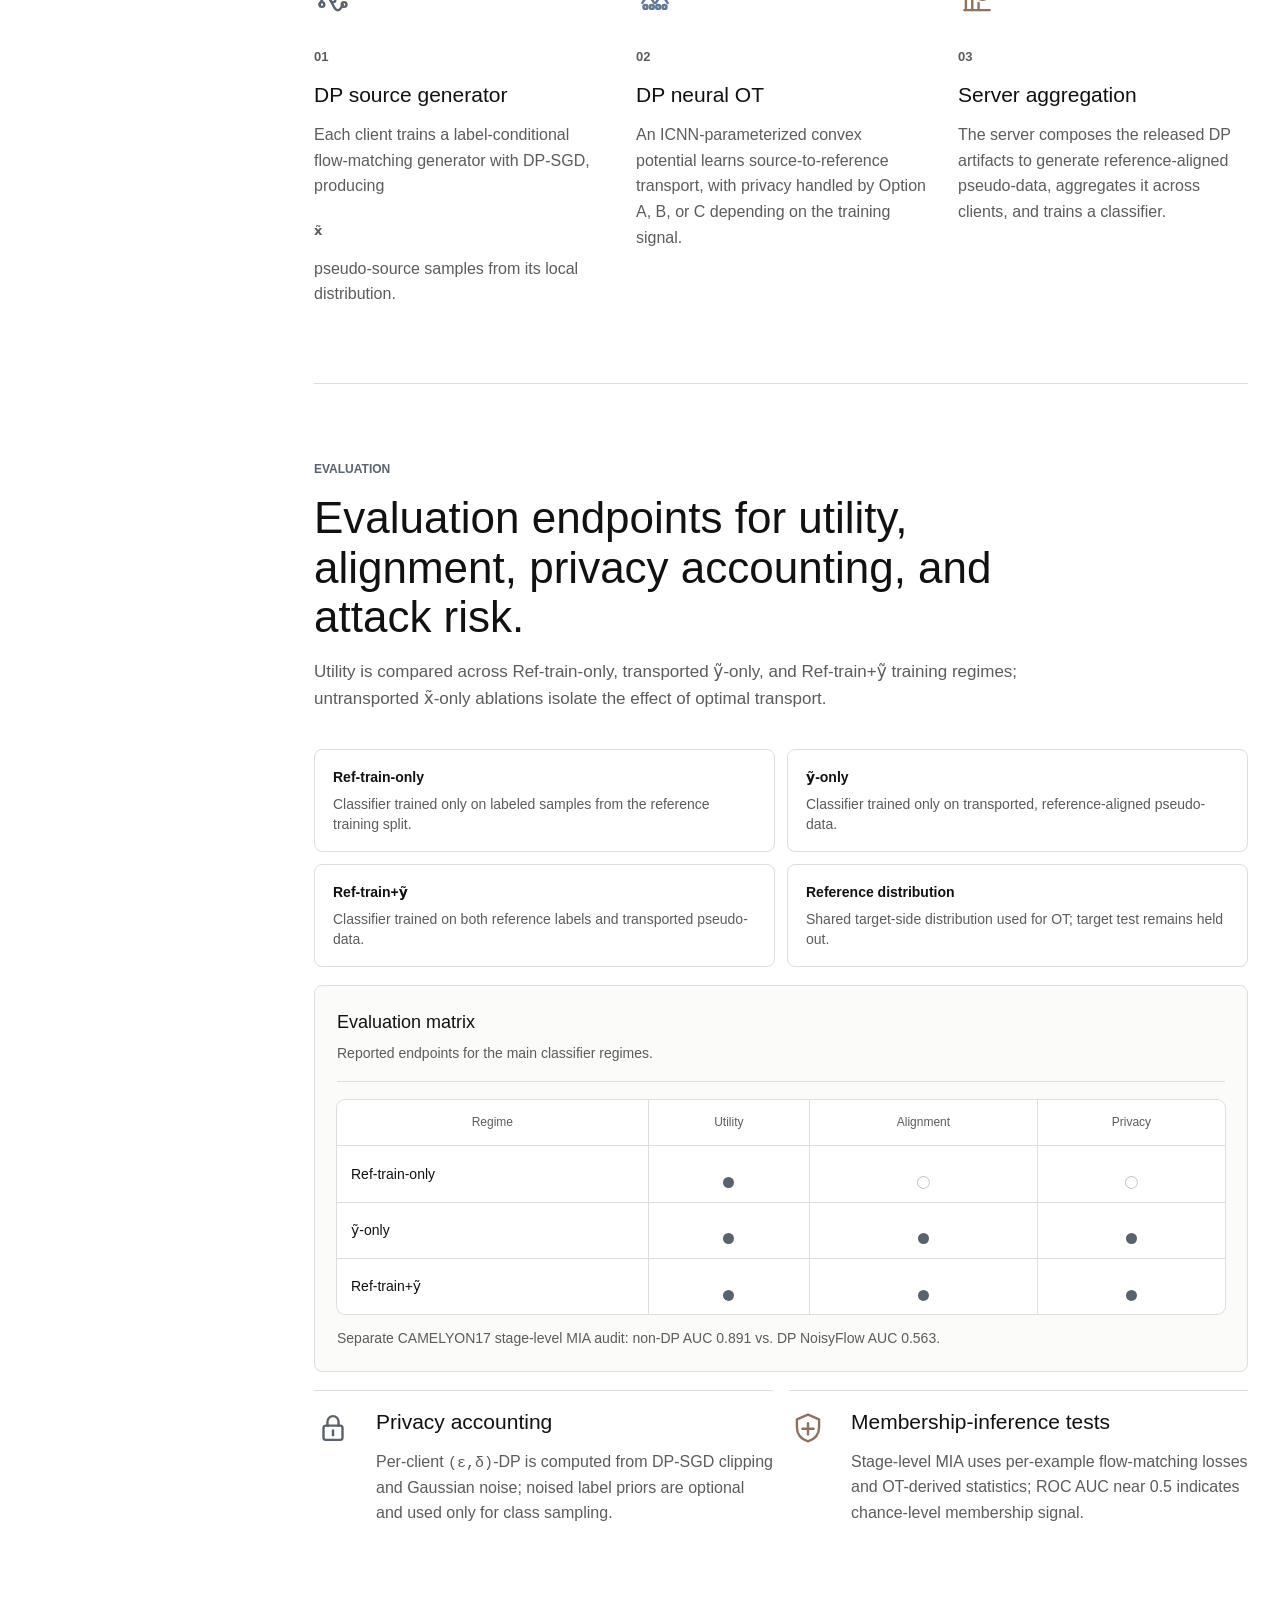
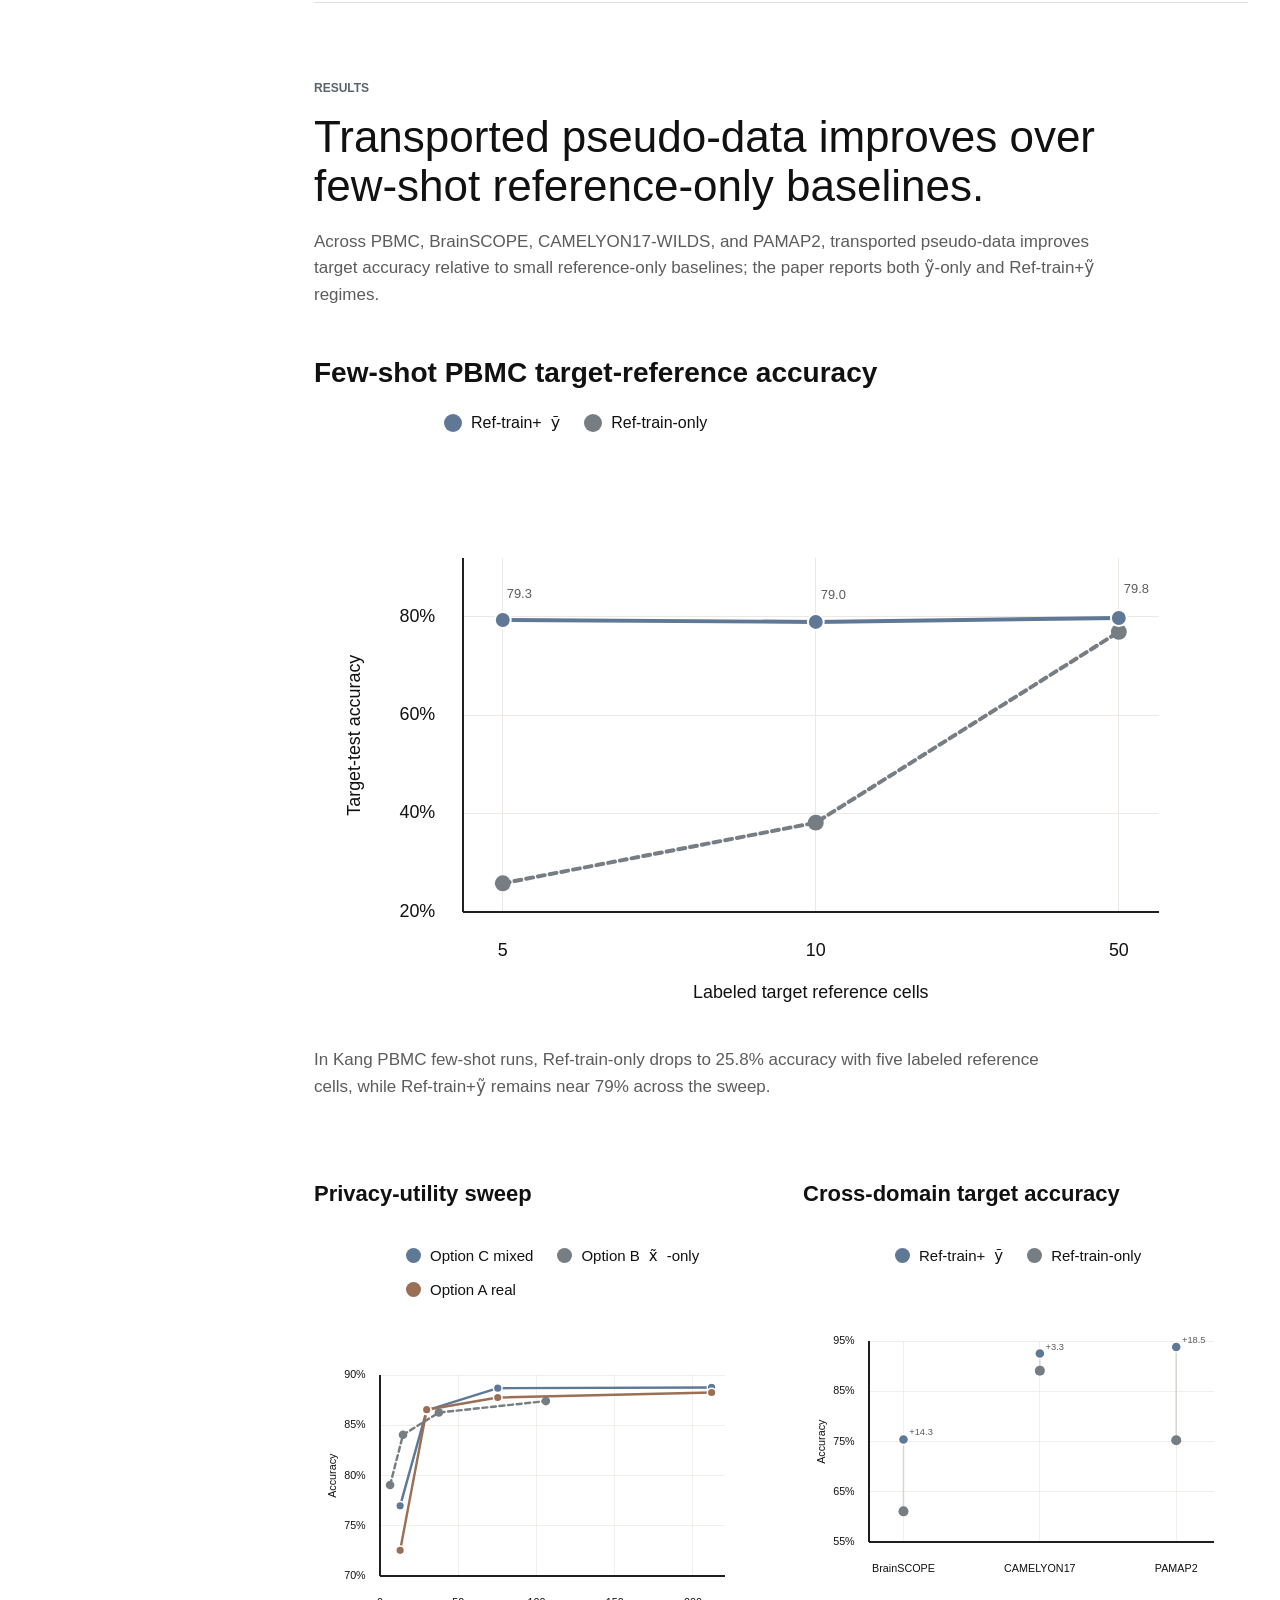
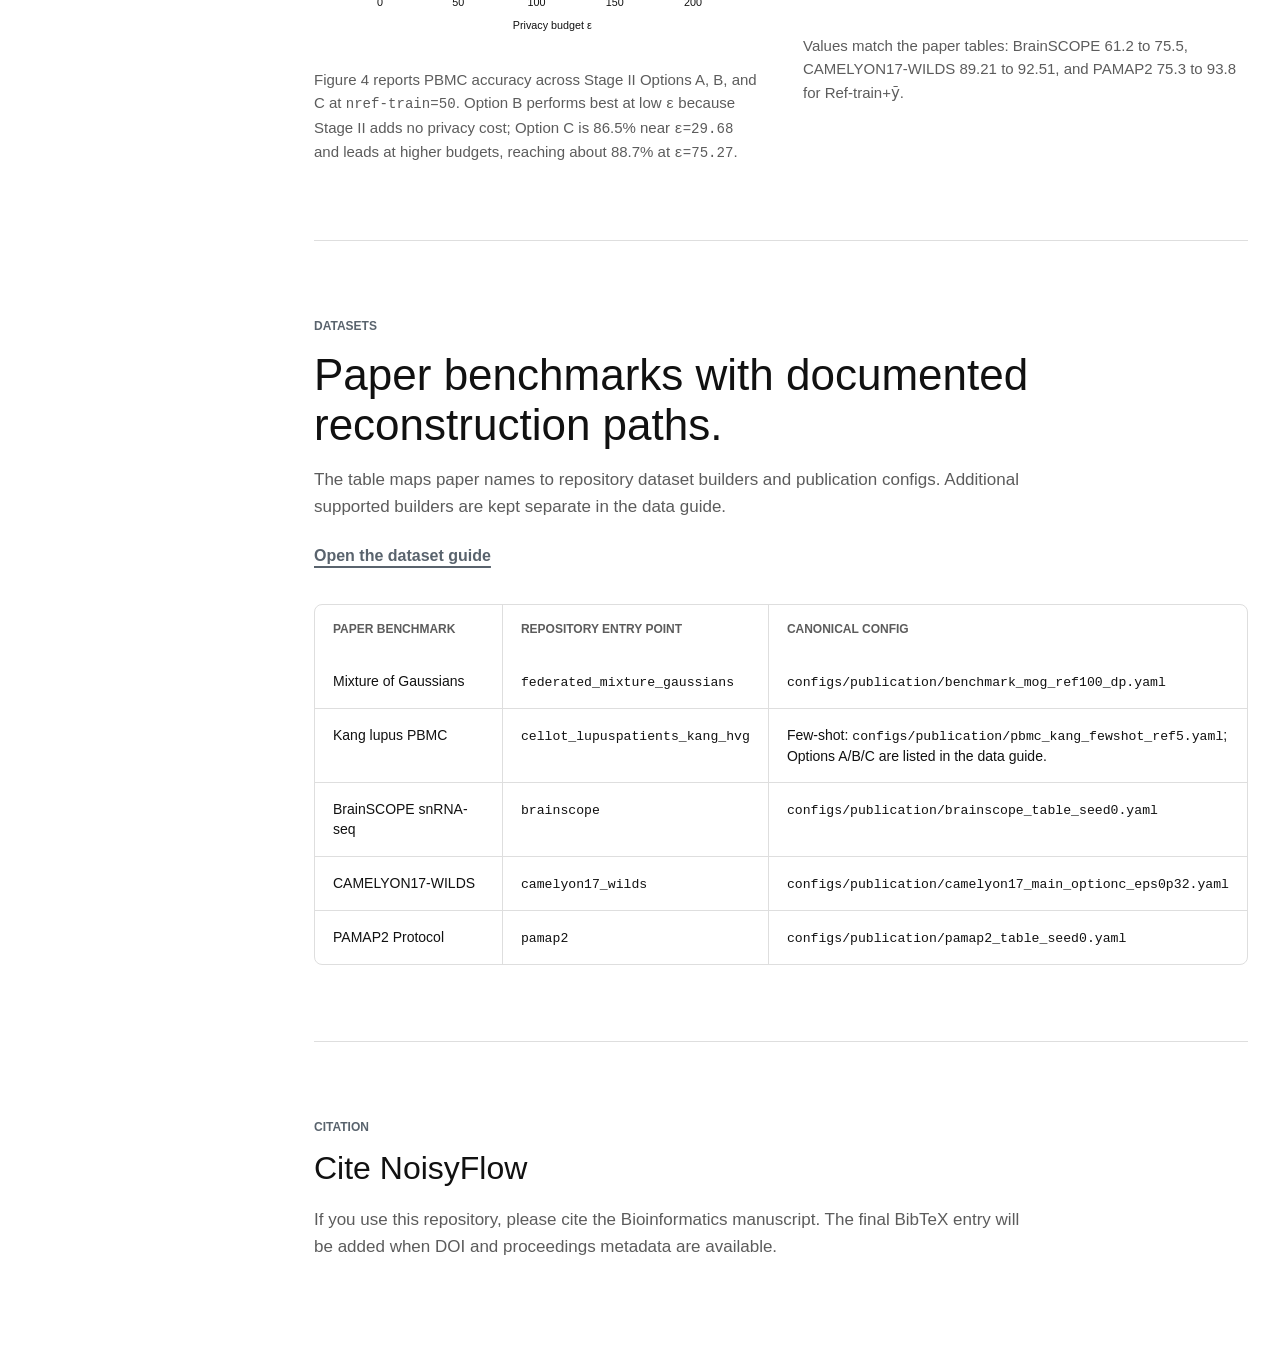
==== commit 1e86bbc1: "Refine research page and data guide" ====
--- a/index.html
+++ b/index.html
@@ -1,14 +1,15 @@
-<!doctype html>
+<!DOCTYPE html>
 <html lang="en">
   <head>
-    <meta charset="utf-8" />
-    <meta name="viewport" content="width=device-width, initial-scale=1" />
+    <meta charset="utf-8">
+    <meta name="viewport" content="width=device-width, initial-scale=1">
     <meta
       name="description"
-      content="NoisyFlow is a research codebase for privacy-preserving federated domain adaptation with transported synthetic data and reproducible dataset workflows."
-    />
+      content="NoisyFlow is a differentially private optimal-transport framework for cross-institutional harmonization under distribution shift."
+    >
     <title>NoisyFlow | Privacy-Preserving Federated Domain Adaptation</title>
-    <link rel="stylesheet" href="styles.css?v=3" />
+    <link rel="icon" href="data:image/svg+xml,%3Csvg xmlns='http://www.w3.org/2000/svg' viewBox='0 0 48 48'%3E%3Crect width='48' height='48' rx='10' fill='%23111111'/%3E%3Cpath d='M12 29c5-10 10-10 15 0 3 6 6 6 9 2M12 19c5 10 10 10 15 0 3-6 6-6 9-2' fill='none' stroke='white' stroke-width='3' stroke-linecap='round'/%3E%3C/svg%3E">
+    <link rel="stylesheet" href="styles.css?v=4">
   </head>
   <body>
     <svg class="icon-sprite" aria-hidden="true" focusable="false">
@@ -104,15 +105,6 @@
       </symbol>
     </svg>
 
-    <header class="site-header">
-      <nav class="site-nav" aria-label="Primary navigation">
-        <a href="#method">Method</a>
-        <a href="#evaluation">Evaluation</a>
-        <a href="#results">Results</a>
-        <a href="#datasets">Datasets</a>
-      </nav>
-    </header>
-
     <main id="top" class="article-page">
       <div class="article-grid">
         <aside class="article-toc" aria-label="Table of contents">
@@ -126,29 +118,33 @@
         <article class="article-main">
           <header class="article-hero">
             <div class="article-meta">
-              <time datetime="2026">ISMB 2026 / Bioinformatics</time>
+              <time datetime="2026">Bioinformatics manuscript</time>
             </div>
             <h1>NoisyFlow</h1>
             <p class="hero-deck">
-              Privacy-preserving federated domain adaptation with transported synthetic data.
+              Source-side differentially private optimal transport from private client cohorts
+              to an assumed-public target reference distribution.
             </p>
             <p class="hero-summary">
-              NoisyFlow trains local client generators, transports private source distributions into a
-              limited target-reference domain, and evaluates target classifiers without centralizing
-              source data.
+              NoisyFlow trains client-side DP flow generators and DP neural optimal-transport
+              maps, then composes the released parameters on the server to synthesize
+              reference-aligned pseudo-data for downstream classifiers.
             </p>
 
             <figure class="hero-figure">
               <a href="assets/Noisyflow-Mar24th-schematics-updated.pdf">
                 <img
                   src="assets/noisyflow-main-schematic-600dpi.png"
-                  alt="NoisyFlow pipeline schematic showing private source clients, client-side generator training, target transport, server synthesis, and downstream evaluation."
+                  alt="NoisyFlow pipeline schematic showing private clients, DP generator training, DP optimal transport to a shared reference distribution, server-side pseudo-data synthesis, and downstream model training."
                   fetchpriority="high"
-                />
+                  width="6121"
+                  height="3411"
+                >
               </a>
               <figcaption>
-                The pipeline keeps source samples local, learns client-side generative and transport
-                components, and releases target-aligned synthetic data for downstream model training.
+                Raw source records remain local. Clients release DP flow parameters and OT
+                parameters learned either with DP-SGD on real data or as post-processing of
+                DP-generated samples, plus optional noised label priors.
               </figcaption>
             </figure>
           </header>
@@ -156,10 +152,11 @@
           <section class="article-section" id="method" aria-labelledby="method-title">
             <div class="section-copy">
               <p class="section-kicker">Method</p>
-              <h2 id="method-title">A staged experimental protocol for private domain adaptation.</h2>
+              <h2 id="method-title">A three-stage differentially private optimal-transport framework.</h2>
               <p>
-                NoisyFlow separates private source modeling, target-domain transport, and downstream
-                evaluation so each assumption can be ablated without exposing client-level data.
+                The paper separates the release of private source summaries, the estimation of
+                source-to-reference transport, and server-side synthesis so each stage can be
+                accounted for under record-level differential privacy.
               </p>
             </div>
 
@@ -167,28 +164,28 @@
               <article class="stage-card">
                 <svg class="section-icon" aria-hidden="true"><use href="#icon-flow"></use></svg>
                 <span>01</span>
-                <h3>Private source modeling</h3>
+                <h3>DP source generator</h3>
                 <p>
-                  Source domains are represented locally by label-conditional generative models,
-                  providing synthetic client distributions for later analysis.
+                  Each client trains a label-conditional flow-matching generator with DP-SGD,
+                  producing <span class="math-symbol">x&#771;</span> pseudo-source samples from its local distribution.
                 </p>
               </article>
               <article class="stage-card">
                 <svg class="section-icon" aria-hidden="true"><use href="#icon-transport"></use></svg>
                 <span>02</span>
-                <h3>Reference-guided transport</h3>
+                <h3>DP neural OT</h3>
                 <p>
-                  Small labeled target-reference sets define transport maps that align private
-                  source representations with the target domain.
+                  An ICNN-parameterized convex potential learns source-to-reference transport,
+                  with privacy handled by Option A, B, or C depending on the training signal.
                 </p>
               </article>
               <article class="stage-card">
                 <svg class="section-icon" aria-hidden="true"><use href="#icon-evaluate"></use></svg>
                 <span>03</span>
-                <h3>Comparative evaluation</h3>
+                <h3>Server aggregation</h3>
                 <p>
-                  Utility, alignment, and membership-inference risk are measured across Ref-only,
-                  Synth-only, and Ref+Synth training regimes.
+                  The server composes the released DP artifacts to generate reference-aligned
+                  pseudo-data, aggregates it across clients, and trains a classifier.
                 </p>
               </article>
             </div>
@@ -197,61 +194,83 @@
           <section class="article-section" id="evaluation" aria-labelledby="evaluation-title">
             <div class="section-copy">
               <p class="section-kicker">Evaluation</p>
-              <h2 id="evaluation-title">Experiment surfaces for utility, privacy, and alignment.</h2>
+              <h2 id="evaluation-title">Evaluation endpoints for utility, alignment, privacy accounting, and attack risk.</h2>
               <p>
-                NoisyFlow reports classifier utility, distributional alignment, privacy accounting,
-                and attack diagnostics across Ref-only, Synth-only, and Ref+Synth regimes.
+                Utility is compared across Ref-train-only, transported <span class="math-symbol">y&#771;</span>-only,
+                and Ref-train+<span class="math-symbol">y&#771;</span> training regimes; untransported
+                <span class="math-symbol">x&#771;</span>-only ablations isolate the effect of optimal transport.
               </p>
             </div>
 
             <div class="evaluation-layout">
-              <div class="evaluation-board" aria-label="Evaluation matrix">
+              <div class="term-list">
+                <div>
+                  <span>Ref-train-only</span>
+                  <p>Classifier trained only on labeled samples from the reference training split.</p>
+                </div>
+                <div>
+                  <span><span class="math-symbol">y&#771;</span>-only</span>
+                  <p>Classifier trained only on transported, reference-aligned pseudo-data.</p>
+                </div>
+                <div>
+                  <span>Ref-train+<span class="math-symbol">y&#771;</span></span>
+                  <p>Classifier trained on both reference labels and transported pseudo-data.</p>
+                </div>
+                <div>
+                  <span>Reference distribution</span>
+                  <p>Shared target-side distribution used for OT; target test remains held out.</p>
+                </div>
+              </div>
+
+              <div class="evaluation-board">
                 <div class="board-heading">
                   <span>Evaluation matrix</span>
-                  <p>Shared reporting surfaces across baseline and synthetic-data regimes.</p>
-                </div>
-                <div class="matrix" role="img" aria-label="Ref-only, Synth-only, and Ref plus Synth runs compared over utility, alignment, privacy, and attacks.">
-                  <div class="matrix-label"></div>
-                  <div class="matrix-label">Utility</div>
-                  <div class="matrix-label">Alignment</div>
-                  <div class="matrix-label">Privacy</div>
-                  <div class="matrix-label">Attack</div>
-                  <div class="matrix-row-label">Ref-only</div>
-                  <div class="matrix-cell active"></div>
-                  <div class="matrix-cell muted"></div>
-                  <div class="matrix-cell muted"></div>
-                  <div class="matrix-cell muted"></div>
-                  <div class="matrix-row-label">Synth-only</div>
-                  <div class="matrix-cell active"></div>
-                  <div class="matrix-cell active"></div>
-                  <div class="matrix-cell active"></div>
-                  <div class="matrix-cell active"></div>
-                  <div class="matrix-row-label">Ref+Synth</div>
-                  <div class="matrix-cell active"></div>
-                  <div class="matrix-cell active"></div>
-                  <div class="matrix-cell active"></div>
-                  <div class="matrix-cell active"></div>
-                </div>
+                  <p>Reported endpoints for the main classifier regimes.</p>
+                </div>
+                <table class="matrix-table">
+                  <thead>
+                    <tr>
+                      <th scope="col">Regime</th>
+                      <th scope="col">Utility</th>
+                      <th scope="col">Alignment</th>
+                      <th scope="col">Privacy</th>
+                    </tr>
+                  </thead>
+                  <tbody>
+                    <tr>
+                      <th scope="row">Ref-train-only</th>
+                      <td><span class="matrix-status active">Reported</span></td>
+                      <td><span class="matrix-status muted">Not applicable</span></td>
+                      <td><span class="matrix-status muted">Not applicable</span></td>
+                    </tr>
+                    <tr>
+                      <th scope="row"><span class="math-symbol">y&#771;</span>-only</th>
+                      <td><span class="matrix-status active">Reported</span></td>
+                      <td><span class="matrix-status active">Reported</span></td>
+                      <td><span class="matrix-status active">Reported</span></td>
+                    </tr>
+                    <tr>
+                      <th scope="row">Ref-train+<span class="math-symbol">y&#771;</span></th>
+                      <td><span class="matrix-status active">Reported</span></td>
+                      <td><span class="matrix-status active">Reported</span></td>
+                      <td><span class="matrix-status active">Reported</span></td>
+                    </tr>
+                  </tbody>
+                </table>
+                <p class="matrix-note">
+                  Separate CAMELYON17 stage-level MIA audit: non-DP AUC 0.891 vs.
+                  DP NoisyFlow AUC 0.563.
+                </p>
               </div>
 
               <div class="axis-list">
                 <article>
                   <svg aria-hidden="true"><use href="#icon-lock"></use></svg>
                   <div>
-                    <h3>Differential privacy</h3>
+                    <h3>Privacy accounting</h3>
                     <p>
-                      Stage 1 and selected Stage 2 paths support Opacus DP-SGD, epsilon accounting,
-                      noisy label priors, and privacy-utility sweeps.
-                    </p>
-                  </div>
-                </article>
-                <article>
-                  <svg aria-hidden="true"><use href="#icon-transport"></use></svg>
-                  <div>
-                    <h3>Transport options</h3>
-                    <p>
-                      Choose private-data transport, synthetic-only transport, or mixed
-                      real-plus-synthetic transport through YAML configuration.
+                      Per-client <code>(&epsilon;,&delta;)</code>-DP is computed from DP-SGD clipping and
+                      Gaussian noise; noised label priors are optional and used only for class sampling.
                     </p>
                   </div>
                 </article>
@@ -260,18 +279,8 @@
                   <div>
                     <h3>Membership-inference tests</h3>
                     <p>
-                      Loss-threshold, shadow-model, stage-level, and stage-shadow workflows are
-                      available for privacy stress tests.
-                    </p>
-                  </div>
-                </article>
-                <article>
-                  <svg aria-hidden="true"><use href="#icon-config"></use></svg>
-                  <div>
-                    <h3>Reproducible runs</h3>
-                    <p>
-                      Config-driven experiments cover smoke tests, publication settings, dataset
-                      preparation, sweeps, plotting, and baseline comparisons.
+                      Stage-level MIA uses per-example flow-matching losses and OT-derived statistics;
+                      ROC AUC near 0.5 indicates chance-level membership signal.
                     </p>
                   </div>
                 </article>
@@ -282,24 +291,25 @@
           <section class="article-section results-section" id="results" aria-labelledby="results-title">
             <div class="section-copy">
               <p class="section-kicker">Results</p>
-              <h2 id="results-title">Transported synthetic data improves target-domain training under small reference budgets.</h2>
+              <h2 id="results-title">Transported pseudo-data improves over few-shot reference-only baselines.</h2>
               <p>
-                Across synthetic mixtures, single-cell perturbation data, clinical-expression cohorts,
-                pathology embeddings, and wearable windows, NoisyFlow consistently turns a small
-                target reference into a stronger target-domain training set.
+                Across PBMC, BrainSCOPE, CAMELYON17-WILDS, and PAMAP2, transported
+                pseudo-data improves target accuracy relative to small reference-only baselines;
+                the paper reports both <span class="math-symbol">y&#771;</span>-only and
+                Ref-train+<span class="math-symbol">y&#771;</span> regimes.
               </p>
             </div>
 
             <div class="results-chart-block">
-              <figure class="analysis-chart analysis-chart-large">
+              <figure class="analysis-chart analysis-chart-large" tabindex="0" aria-label="Scrollable PBMC few-shot accuracy chart">
                 <div class="chart-heading">
                   <h3>Few-shot PBMC target-reference accuracy</h3>
                 </div>
                 <div class="chart-legend" aria-hidden="true">
-                  <span><i class="series-noisyflow"></i>NoisyFlow Ref+Synth</span>
-                  <span><i class="series-ref"></i>Ref-only</span>
-                </div>
-                <svg class="chart-svg" viewBox="0 0 940 560" role="img" aria-label="Line chart showing PBMC target accuracy across 5, 10, and 50 target reference cells. NoisyFlow stays near 79 percent while Ref-only falls sharply with fewer labels.">
+                  <span><i class="series-noisyflow"></i>Ref-train+<span class="math-symbol">y&#771;</span></span>
+                  <span><i class="series-ref"></i>Ref-train-only</span>
+                </div>
+                <svg class="chart-svg" viewBox="0 0 940 560" role="img" aria-label="Line chart showing PBMC target accuracy across 5, 10, and 50 labeled reference cells. Ref-train plus transported pseudo-data stays near 79 percent while Ref-train-only falls sharply with fewer labels.">
                   <g class="chart-grid">
                     <path d="M150 456H850"></path>
                     <path d="M150 357H850"></path>
@@ -326,109 +336,120 @@
                   </g>
                   <text class="axis-title axis-title-y" x="46" y="278" transform="rotate(-90 46 278)">Target-test accuracy</text>
                   <text class="axis-title" x="500" y="542">Labeled target reference cells</text>
-                  <path class="chart-line line-ref" d="M190 427L505 367L810 164"></path>
-                  <path class="chart-line line-noisyflow" d="M190 163L505 164L810 158"></path>
+                  <path class="chart-line line-ref" d="M190 427L505 366L810 174"></path>
+                  <path class="chart-line line-noisyflow" d="M190 162L505 164L810 160"></path>
                   <g class="chart-points ref">
                     <circle cx="190" cy="427" r="8"></circle>
-                    <circle cx="505" cy="367" r="8"></circle>
-                    <circle cx="810" cy="164" r="8"></circle>
+                    <circle cx="505" cy="366" r="8"></circle>
+                    <circle cx="810" cy="174" r="8"></circle>
                   </g>
                   <g class="chart-points noisyflow">
-                    <circle cx="190" cy="163" r="8"></circle>
+                    <circle cx="190" cy="162" r="8"></circle>
                     <circle cx="505" cy="164" r="8"></circle>
-                    <circle cx="810" cy="158" r="8"></circle>
+                    <circle cx="810" cy="160" r="8"></circle>
+                  </g>
+                  <g class="chart-value-labels">
+                    <text x="194" y="140">79.3</text>
+                    <text x="510" y="141">79.0</text>
+                    <text x="815" y="135">79.8</text>
                   </g>
                 </svg>
                 <figcaption>
-                  With only 5 labeled target cells, Ref-only training is 25.8% accurate, while
-                  NoisyFlow Ref+Synth reaches 79.3%. The gain stays stable at 10 and 50 reference cells.
+                  In Kang PBMC few-shot runs, Ref-train-only drops to 25.8% accuracy with five
+                  labeled reference cells, while Ref-train+<span class="math-symbol">y&#771;</span> remains near 79%
+                  across the sweep.
                 </figcaption>
               </figure>
 
               <div class="analysis-chart-grid">
-                <figure class="analysis-chart">
+                <figure class="analysis-chart" tabindex="0" aria-label="Scrollable PBMC privacy-utility chart">
                   <div class="chart-heading">
                     <h3>Privacy-utility sweep</h3>
                   </div>
                   <div class="chart-legend" aria-hidden="true">
-                    <span><i class="series-noisyflow"></i>Option C</span>
-                    <span><i class="series-ref"></i>Option B</span>
-                    <span><i class="series-alt"></i>Option A</span>
+                    <span><i class="series-noisyflow"></i>Option C mixed</span>
+                    <span><i class="series-ref"></i>Option B <span class="math-symbol">x&#771;</span>-only</span>
+                    <span><i class="series-alt"></i>Option A real</span>
                   </div>
-                  <svg class="chart-svg" viewBox="0 0 620 430" role="img" aria-label="Line chart comparing PBMC privacy utility options as epsilon increases.">
+                  <svg class="chart-svg" viewBox="0 0 620 450" role="img" aria-label="Line chart comparing PBMC privacy utility options as epsilon increases.">
                     <g class="chart-grid">
-                      <path d="M92 320H570"></path>
-                      <path d="M92 245H570"></path>
-                      <path d="M92 170H570"></path>
-                      <path d="M92 95H570"></path>
-                      <path d="M112 70V350"></path>
-                      <path d="M160 70V350"></path>
-                      <path d="M230 70V350"></path>
-                      <path d="M360 70V350"></path>
-                      <path d="M548 70V350"></path>
+                      <path d="M92 350H572"></path>
+                      <path d="M92 280H572"></path>
+                      <path d="M92 210H572"></path>
+                      <path d="M92 140H572"></path>
+                      <path d="M92 70H572"></path>
+                      <path d="M92 70V350"></path>
+                      <path d="M201 70V350"></path>
+                      <path d="M310 70V350"></path>
+                      <path d="M419 70V350"></path>
+                      <path d="M528 70V350"></path>
                     </g>
                     <g class="chart-axis">
                       <path d="M92 350H572"></path>
                       <path d="M92 70V350"></path>
                     </g>
                     <g class="chart-ticks y">
-                      <text x="72" y="320">70%</text>
-                      <text x="72" y="245">75%</text>
-                      <text x="72" y="170">80%</text>
-                      <text x="72" y="95">85%</text>
+                      <text x="72" y="350">70%</text>
+                      <text x="72" y="280">75%</text>
+                      <text x="72" y="210">80%</text>
+                      <text x="72" y="140">85%</text>
+                      <text x="72" y="70">90%</text>
                     </g>
                     <g class="chart-ticks x">
-                      <text x="112" y="392">5</text>
-                      <text x="160" y="392">10</text>
-                      <text x="230" y="392">25</text>
-                      <text x="360" y="392">75</text>
-                      <text x="548" y="392">200</text>
-                    </g>
-                    <path class="chart-line line-ref" d="M112 152L160 83L230 88L360 76L548 70"></path>
-                    <path class="chart-line line-noisyflow" d="M112 235L160 96L230 93L360 74L548 72"></path>
-                    <path class="chart-line line-alt" d="M112 315L160 91L230 86L360 78L548 75"></path>
+                      <text x="92" y="392">0</text>
+                      <text x="201" y="392">50</text>
+                      <text x="310" y="392">100</text>
+                      <text x="419" y="392">150</text>
+                      <text x="528" y="392">200</text>
+                    </g>
+                    <text class="axis-title small-axis-title" x="332" y="424">Privacy budget &epsilon;</text>
+                    <text class="axis-title axis-title-y small-axis-y" x="30" y="210" transform="rotate(-90 30 210)">Accuracy</text>
+                    <path class="chart-line line-ref" d="M106 223L124 153L174 122L323 106"></path>
+                    <path class="chart-line line-noisyflow" d="M120 252L157 119L256 88L554 87"></path>
+                    <path class="chart-line line-alt" d="M120 314L157 118L256 101L554 94"></path>
                     <g class="chart-points ref">
-                      <circle cx="112" cy="152" r="6"></circle>
-                      <circle cx="160" cy="83" r="6"></circle>
-                      <circle cx="230" cy="88" r="6"></circle>
-                      <circle cx="360" cy="76" r="6"></circle>
-                      <circle cx="548" cy="70" r="6"></circle>
+                      <circle cx="106" cy="223" r="6"></circle>
+                      <circle cx="124" cy="153" r="6"></circle>
+                      <circle cx="174" cy="122" r="6"></circle>
+                      <circle cx="323" cy="106" r="6"></circle>
                     </g>
                     <g class="chart-points noisyflow">
-                      <circle cx="112" cy="235" r="6"></circle>
-                      <circle cx="160" cy="96" r="6"></circle>
-                      <circle cx="230" cy="93" r="6"></circle>
-                      <circle cx="360" cy="74" r="6"></circle>
-                      <circle cx="548" cy="72" r="6"></circle>
+                      <circle cx="120" cy="252" r="6"></circle>
+                      <circle cx="157" cy="119" r="6"></circle>
+                      <circle cx="256" cy="88" r="6"></circle>
+                      <circle cx="554" cy="87" r="6"></circle>
                     </g>
                     <g class="chart-points alt">
-                      <circle cx="112" cy="315" r="6"></circle>
-                      <circle cx="160" cy="91" r="6"></circle>
-                      <circle cx="230" cy="86" r="6"></circle>
-                      <circle cx="360" cy="78" r="6"></circle>
-                      <circle cx="548" cy="75" r="6"></circle>
+                      <circle cx="120" cy="314" r="6"></circle>
+                      <circle cx="157" cy="118" r="6"></circle>
+                      <circle cx="256" cy="101" r="6"></circle>
+                      <circle cx="554" cy="94" r="6"></circle>
                     </g>
                   </svg>
                   <figcaption>
-                    Stage II transport choices converge near 86% as privacy budgets relax, with Option B
-                    strongest in strict privacy regimes.
+                    Figure 4 reports PBMC accuracy across Stage II Options A, B, and C at
+                    <code>nref-train=50</code>. Option B performs best at low
+                    <code>&epsilon;</code> because Stage II adds no privacy cost; Option C is
+                    86.5% near <code>&epsilon;=29.68</code> and leads at higher budgets,
+                    reaching about 88.7% at <code>&epsilon;=75.27</code>.
                   </figcaption>
                 </figure>
 
-                <figure class="analysis-chart">
+                <figure class="analysis-chart" tabindex="0" aria-label="Scrollable cross-domain target accuracy chart">
                   <div class="chart-heading">
                     <h3>Cross-domain target accuracy</h3>
                   </div>
                   <div class="chart-legend" aria-hidden="true">
-                    <span><i class="series-noisyflow"></i>NoisyFlow</span>
-                    <span><i class="series-ref"></i>Ref-only</span>
+                    <span><i class="series-noisyflow"></i>Ref-train+<span class="math-symbol">y&#771;</span></span>
+                    <span><i class="series-ref"></i>Ref-train-only</span>
                   </div>
-                  <svg class="chart-svg" viewBox="0 0 620 430" role="img" aria-label="Line chart comparing Ref-only and NoisyFlow accuracies across BrainSCOPE, CAMELYON17, and PAMAP2.">
+                  <svg class="chart-svg" viewBox="0 0 620 450" role="img" aria-label="Dot chart comparing Ref-train-only and Ref-train plus transported pseudo-data across BrainSCOPE, CAMELYON17, and PAMAP2.">
                     <g class="chart-grid">
-                      <path d="M92 320H570"></path>
-                      <path d="M92 245H570"></path>
-                      <path d="M92 170H570"></path>
-                      <path d="M92 95H570"></path>
+                      <path d="M92 350H572"></path>
+                      <path d="M92 280H572"></path>
+                      <path d="M92 210H572"></path>
+                      <path d="M92 140H572"></path>
+                      <path d="M92 70H572"></path>
                       <path d="M140 70V350"></path>
                       <path d="M330 70V350"></path>
                       <path d="M520 70V350"></path>
@@ -438,32 +459,40 @@
                       <path d="M92 70V350"></path>
                     </g>
                     <g class="chart-ticks y">
-                      <text x="72" y="320">55%</text>
-                      <text x="72" y="245">65%</text>
-                      <text x="72" y="170">75%</text>
-                      <text x="72" y="95">85%</text>
+                      <text x="72" y="350">55%</text>
+                      <text x="72" y="280">65%</text>
+                      <text x="72" y="210">75%</text>
+                      <text x="72" y="140">85%</text>
+                      <text x="72" y="70">95%</text>
                     </g>
                     <g class="chart-ticks x">
                       <text x="140" y="392">BrainSCOPE</text>
                       <text x="330" y="392">CAMELYON17</text>
                       <text x="520" y="392">PAMAP2</text>
                     </g>
-                    <path class="chart-line line-ref" d="M140 304L330 130L520 198"></path>
-                    <path class="chart-line line-noisyflow" d="M140 232L330 101L520 86"></path>
+                    <text class="axis-title axis-title-y small-axis-y" x="30" y="210" transform="rotate(-90 30 210)">Accuracy</text>
+                    <path class="delta-line" d="M140 307V207"></path>
+                    <path class="delta-line" d="M330 111V87"></path>
+                    <path class="delta-line" d="M520 208V78"></path>
                     <g class="chart-points ref">
-                      <circle cx="140" cy="304" r="7"></circle>
-                      <circle cx="330" cy="130" r="7"></circle>
-                      <circle cx="520" cy="198" r="7"></circle>
+                      <circle cx="140" cy="307" r="7"></circle>
+                      <circle cx="330" cy="111" r="7"></circle>
+                      <circle cx="520" cy="208" r="7"></circle>
                     </g>
                     <g class="chart-points noisyflow">
-                      <circle cx="140" cy="232" r="7"></circle>
-                      <circle cx="330" cy="101" r="7"></circle>
-                      <circle cx="520" cy="86" r="7"></circle>
+                      <circle cx="140" cy="207" r="7"></circle>
+                      <circle cx="330" cy="87" r="7"></circle>
+                      <circle cx="520" cy="78" r="7"></circle>
+                    </g>
+                    <g class="chart-value-labels">
+                      <text x="148" y="201">+14.3</text>
+                      <text x="338" y="82">+3.3</text>
+                      <text x="528" y="73">+18.5</text>
                     </g>
                   </svg>
                   <figcaption>
-                    Transported synthetic data improves BrainSCOPE from 61.2% to 75.5% and PAMAP2
-                    from 75.3% to 94.5%, while CAMELYON17 reaches 92.51% at epsilon 0.32.
+                    Values match the paper tables: BrainSCOPE 61.2 to 75.5, CAMELYON17-WILDS
+                    89.21 to 92.51, and PAMAP2 75.3 to 93.8 for Ref-train+<span class="math-symbol">y&#771;</span>.
                   </figcaption>
                 </figure>
               </div>
@@ -473,33 +502,63 @@
           <section class="article-section" id="datasets" aria-labelledby="datasets-title">
             <div class="section-copy">
               <p class="section-kicker">Datasets</p>
-              <h2 id="datasets-title">Benchmarks with documented reconstruction paths.</h2>
+              <h2 id="datasets-title">Paper benchmarks with documented reconstruction paths.</h2>
               <p>
-                The data guide records required artifacts, download or preparation commands, split
-                rules, schemas, seeds, and matching smoke configs.
+                The table maps paper names to repository dataset builders and publication configs.
+                Additional supported builders are kept separate in the data guide.
               </p>
-              <a class="text-link" href="docs/data.md">Open the dataset guide</a>
-            </div>
-
-            <figure class="dataset-figure">
-              <img
-                src="assets/noisyflow-schematic-600dpi.png"
-                alt="NoisyFlow benchmark schematic summarizing private source cohorts, target reference data, transport, release, and downstream evaluation."
-                loading="lazy"
-              />
-              <figcaption>
-                The benchmark workflow covers private federated sources, limited target references,
-                target-domain transport, released synthetic data, and downstream evaluation.
-              </figcaption>
-            </figure>
+              <a class="text-link" href="docs/data.html">Open the dataset guide</a>
+            </div>
+
+            <div class="benchmark-table-wrap" tabindex="0" aria-label="Paper benchmark reconstruction table">
+              <table class="benchmark-table">
+                <thead>
+                  <tr>
+                    <th scope="col">Paper benchmark</th>
+                    <th scope="col">Repository entry point</th>
+                    <th scope="col">Canonical config</th>
+                  </tr>
+                </thead>
+                <tbody>
+                  <tr>
+                    <th scope="row">Mixture of Gaussians</th>
+                    <td data-label="Repository entry point"><code>federated_mixture_gaussians</code></td>
+                    <td data-label="Canonical config"><code>configs/publication/benchmark_mog_ref100_dp.yaml</code></td>
+                  </tr>
+                  <tr>
+                    <th scope="row">Kang lupus PBMC</th>
+                    <td data-label="Repository entry point"><code>cellot_lupuspatients_kang_hvg</code></td>
+                    <td data-label="Canonical config">
+                      Few-shot: <code>configs/publication/pbmc_kang_fewshot_ref5.yaml</code>;
+                      Options A/B/C are listed in the data guide.
+                    </td>
+                  </tr>
+                  <tr>
+                    <th scope="row">BrainSCOPE snRNA-seq</th>
+                    <td data-label="Repository entry point"><code>brainscope</code></td>
+                    <td data-label="Canonical config"><code>configs/publication/brainscope_table_seed0.yaml</code></td>
+                  </tr>
+                  <tr>
+                    <th scope="row">CAMELYON17-WILDS</th>
+                    <td data-label="Repository entry point"><code>camelyon17_wilds</code></td>
+                    <td data-label="Canonical config"><code>configs/publication/camelyon17_main_optionc_eps0p32.yaml</code></td>
+                  </tr>
+                  <tr>
+                    <th scope="row">PAMAP2 Protocol</th>
+                    <td data-label="Repository entry point"><code>pamap2</code></td>
+                    <td data-label="Canonical config"><code>configs/publication/pamap2_table_seed0.yaml</code></td>
+                  </tr>
+                </tbody>
+              </table>
+            </div>
           </section>
 
           <footer class="site-footer" aria-label="Citation">
             <p>Citation</p>
-            <h2>Use NoisyFlow in your own work.</h2>
+            <h2>Cite NoisyFlow</h2>
             <p>
-              If you use this repository, please cite the ISMB 2026 / Bioinformatics paper. The final
-              BibTeX entry will be added to the README when proceedings metadata is available.
+              If you use this repository, please cite the Bioinformatics manuscript. The final
+              BibTeX entry will be added when DOI and proceedings metadata are available.
             </p>
           </footer>
         </article>
--- a/styles.css
+++ b/styles.css
@@ -7,15 +7,15 @@
   --soft: #f4f4f4;
   --line: #dedede;
   --line-strong: #bcbcbc;
-  --teal: #526674;
-  --teal-soft: #e8edf0;
-  --blue: #526f8f;
+  --teal: #59636d;
+  --teal-soft: #eceff0;
+  --blue: #5f7896;
   --blue-soft: #e9eef3;
-  --rust: #8a604c;
+  --rust: #8f715e;
   --rust-soft: #f0e7e1;
   --series-main: #5f7896;
-  --series-ref: #c8d2df;
-  --series-alt: #9a7a63;
+  --series-ref: #767d83;
+  --series-alt: #9a6f55;
   --axis: #1f1f1f;
   --grid: #ece9e4;
 }
@@ -44,6 +44,7 @@
 img {
   display: block;
   max-width: 100%;
+  height: auto;
 }
 
 a {
@@ -56,8 +57,13 @@
   font-size: 0.94em;
 }
 
+.math-symbol {
+  font-family: inherit;
+  white-space: nowrap;
+}
+
 section[id] {
-  scroll-margin-top: 92px;
+  scroll-margin-top: 20px;
 }
 
 .icon-sprite {
@@ -71,52 +77,15 @@
   vector-effect: non-scaling-stroke;
 }
 
-.site-header {
-  position: sticky;
-  top: 0;
-  z-index: 20;
-  display: flex;
-  min-height: 64px;
-  align-items: center;
-  justify-content: space-between;
-  gap: 24px;
-  padding: 12px 32px;
-  background: rgba(255, 255, 255, 0.94);
-  border-bottom: 1px solid var(--line);
-  backdrop-filter: blur(18px);
-}
-
-.site-nav {
-  display: flex;
-  align-items: center;
-  gap: 6px;
-  color: var(--muted);
-  font-size: 13px;
-  font-weight: 500;
-}
-
-.site-nav a {
-  padding: 7px 10px;
-  border-radius: 6px;
-  text-decoration: none;
-}
-
-.site-nav a:hover,
-.site-nav a:focus-visible {
-  background: var(--surface);
-  color: var(--ink);
-  outline: 1px solid var(--line);
-}
-
 .article-page {
   padding: 72px 32px 0;
 }
 
 .article-grid {
   display: grid;
-  grid-template-columns: 210px minmax(0, 900px);
+  grid-template-columns: 210px minmax(0, 1080px);
   gap: 72px;
-  width: min(1240px, 100%);
+  width: min(1390px, 100%);
   margin: 0 auto;
 }
 
@@ -206,13 +175,11 @@
   line-height: 1.58;
 }
 
-.hero-figure,
-.workflow-figure {
+.hero-figure {
   margin: 54px 0 0;
 }
 
-.hero-figure a,
-.workflow-figure a {
+.hero-figure a {
   display: block;
   padding: 14px;
   background: var(--surface);
@@ -220,8 +187,7 @@
   border-radius: 8px;
 }
 
-.hero-figure img,
-.workflow-figure img {
+.hero-figure img {
   width: 100%;
   border: 1px solid #e6ebe9;
   border-radius: 6px;
@@ -268,68 +234,16 @@
   line-height: 1.58;
 }
 
-.intro-section {
-  display: grid;
-  grid-template-columns: minmax(0, 0.9fr) minmax(0, 1.1fr);
-  gap: 56px;
-  align-items: start;
-}
-
-.intro-body p {
-  margin: 0;
-  color: var(--muted);
-  font-size: 17px;
-  line-height: 1.58;
-}
-
-.generated-schematic {
-  grid-column: 1 / -1;
-  margin: 10px 0 0;
-  padding: 18px;
-  background: #fbfbfa;
-  border: 1px solid var(--line);
-  border-radius: 8px;
-}
-
-.generated-schematic img {
-  width: 100%;
-  border-radius: 6px;
-}
-
-.research-notes {
-  display: grid;
-  grid-template-columns: repeat(2, minmax(0, 1fr));
-  gap: 12px;
-  margin-top: 28px;
-}
-
-.research-notes div {
-  display: flex;
-  min-height: 72px;
-  align-items: center;
-  gap: 12px;
-  padding: 14px;
-  background: var(--surface);
-  border: 1px solid var(--line);
-  border-radius: 8px;
-  color: var(--ink);
-  font-weight: 500;
-}
-
-.research-notes svg,
 .axis-list svg,
-.section-icon,
-.dataset-icon {
+.section-icon {
   flex: 0 0 auto;
   width: 38px;
   height: 38px;
   color: var(--teal);
 }
 
-.research-notes svg *,
 .axis-list svg *,
-.section-icon *,
-.dataset-icon * {
+.section-icon * {
   fill: none;
   stroke: currentColor;
   stroke-width: 2.4;
@@ -340,16 +254,17 @@
 .stage-list {
   display: grid;
   grid-template-columns: repeat(3, minmax(0, 1fr));
-  gap: 16px;
+  gap: 32px;
   margin-top: 42px;
 }
 
 .stage-card {
-  min-height: 286px;
-  padding: 24px;
-  background: var(--surface);
-  border: 1px solid var(--line);
-  border-radius: 8px;
+  min-height: 0;
+  padding: 20px 0 0;
+  background: transparent;
+  border: 0;
+  border-top: 1px solid var(--line);
+  border-radius: 0;
 }
 
 .stage-card:nth-child(2) .section-icon {
@@ -362,15 +277,14 @@
 
 .stage-card span {
   display: block;
-  margin: 28px 0 14px;
-  color: var(--rust);
+  margin: 22px 0 14px;
+  color: var(--muted);
   font-size: 13px;
   font-weight: 600;
 }
 
 .stage-card h3,
-.axis-list h3,
-.dataset-row h3 {
+.axis-list h3 {
   margin: 0;
   font-size: 21px;
   line-height: 1.24;
@@ -379,8 +293,7 @@
 }
 
 .stage-card p,
-.axis-list p,
-.dataset-row p {
+.axis-list p {
   margin: 14px 0 0;
   color: var(--muted);
 }
@@ -388,13 +301,9 @@
 .evaluation-layout {
   display: grid;
   grid-template-columns: 1fr;
-  gap: 16px;
+  gap: 18px;
   align-items: start;
   margin-top: 36px;
-}
-
-.evaluation-layout .workflow-figure {
-  margin-top: 0;
 }
 
 .evaluation-board {
@@ -404,6 +313,33 @@
   border-radius: 8px;
 }
 
+.term-list {
+  display: grid;
+  grid-template-columns: repeat(2, minmax(0, 1fr));
+  gap: 12px;
+}
+
+.term-list div {
+  padding: 16px 18px;
+  border: 1px solid var(--line);
+  border-radius: 8px;
+  background: var(--surface);
+}
+
+.term-list > div > span {
+  display: block;
+  color: var(--ink);
+  font-size: 14px;
+  font-weight: 600;
+}
+
+.term-list p {
+  margin: 6px 0 0;
+  color: var(--muted);
+  font-size: 14px;
+  line-height: 1.45;
+}
+
 .board-heading {
   display: grid;
   gap: 6px;
@@ -424,69 +360,72 @@
   line-height: 1.45;
 }
 
-.matrix {
-  display: grid;
-  grid-template-columns: 1.1fr repeat(4, minmax(0, 1fr));
-  overflow: hidden;
+.matrix-table {
+  width: 100%;
   margin-top: 18px;
+  border-collapse: collapse;
   border: 1px solid var(--line);
   border-radius: 8px;
   background: var(--surface);
-}
-
-.matrix-label,
-.matrix-row-label,
-.matrix-cell {
-  min-height: 42px;
-  border-bottom: 1px solid var(--line);
-  border-right: 1px solid var(--line);
-}
-
-.matrix-label,
-.matrix-row-label {
-  display: grid;
-  align-items: center;
-  padding: 0 10px;
+  border-style: hidden;
+  box-shadow: 0 0 0 1px var(--line);
+  font-size: 14px;
+}
+
+.matrix-table th,
+.matrix-table td {
+  padding: 13px 14px;
+  border: 1px solid var(--line);
+  text-align: center;
+  vertical-align: middle;
+}
+
+.matrix-table thead th {
   color: var(--muted);
   font-size: 12px;
-}
-
-.matrix-label {
-  justify-items: center;
-}
-
-.matrix-row-label {
+  font-weight: 500;
+}
+
+.matrix-table tbody th {
   color: var(--ink);
   font-weight: 500;
-}
-
-.matrix-cell {
-  position: relative;
-  display: grid;
+  text-align: left;
+}
+
+.matrix-note {
+  max-width: 720px;
+  margin: 14px 0 0;
+  color: var(--muted);
+  font-size: 14px;
+  line-height: 1.45;
+}
+
+.matrix-status {
+  display: inline-grid;
+  width: 14px;
+  height: 14px;
   place-items: center;
-}
-
-.matrix-cell::after {
+  overflow: hidden;
+  border-radius: 999px;
+  color: transparent;
+  font-size: 0;
+  white-space: nowrap;
+}
+
+.matrix-status::after {
+  display: block;
   width: 11px;
   height: 11px;
   border-radius: 999px;
   content: "";
 }
 
-.matrix-cell.active::after {
+.matrix-status.active::after {
   background: var(--teal);
 }
 
-.matrix-cell.muted::after {
+.matrix-status.muted::after {
   border: 1px solid var(--line-strong);
-}
-
-.matrix > :nth-last-child(-n + 5) {
-  border-bottom: 0;
-}
-
-.matrix > :nth-child(5n) {
-  border-right: 0;
 }
 
 .axis-list {
@@ -499,201 +438,20 @@
   display: grid;
   grid-template-columns: 44px minmax(0, 1fr);
   gap: 18px;
-  min-height: 170px;
-  padding: 20px;
-  background: var(--surface);
-  border: 1px solid var(--line);
-  border-radius: 8px;
+  min-height: 0;
+  padding: 18px 0 0;
+  background: transparent;
+  border: 0;
+  border-top: 1px solid var(--line);
+  border-radius: 0;
 }
 
 .axis-list article:nth-child(2) svg {
-  color: var(--blue);
-}
-
-.axis-list article:nth-child(3) svg {
   color: var(--rust);
-}
-
-.dataset-list {
-  display: grid;
-  margin-top: 42px;
-  background: var(--surface);
-  border: 1px solid var(--line);
-  border-radius: 8px;
-}
-
-.dataset-row {
-  display: grid;
-  grid-template-columns: 54px minmax(0, 1fr) minmax(120px, auto);
-  gap: 20px;
-  align-items: start;
-  padding: 24px;
-}
-
-.dataset-row + .dataset-row {
-  border-top: 1px solid var(--line);
-}
-
-.dataset-row:nth-child(2) .dataset-icon,
-.dataset-row:nth-child(5) .dataset-icon {
-  color: var(--blue);
-}
-
-.dataset-row:nth-child(3) .dataset-icon,
-.dataset-row:nth-child(6) .dataset-icon {
-  color: var(--rust);
-}
-
-.dataset-figure {
-  margin: 42px 0 0;
-  padding: 18px;
-  background: var(--surface);
-  border: 1px solid var(--line);
-  border-radius: 8px;
-}
-
-.dataset-figure img {
-  width: 100%;
-  border-radius: 6px;
-  background: #ffffff;
 }
 
 .results-section .section-copy {
   max-width: 820px;
-}
-
-.results-table-wrap {
-  overflow-x: auto;
-  margin-top: 36px;
-  border: 1px solid var(--line);
-  border-radius: 8px;
-  background: var(--surface);
-}
-
-.results-table {
-  width: 100%;
-  min-width: 760px;
-  border-collapse: collapse;
-  font-size: 15px;
-  line-height: 1.45;
-}
-
-.results-table th,
-.results-table td {
-  padding: 18px;
-  border-bottom: 1px solid var(--line);
-  text-align: left;
-  vertical-align: top;
-}
-
-.results-table thead th {
-  color: var(--muted);
-  font-size: 12px;
-  font-weight: 600;
-  text-transform: uppercase;
-}
-
-.results-table tbody th {
-  width: 24%;
-  font-weight: 500;
-}
-
-.results-table tbody td {
-  color: var(--muted);
-}
-
-.results-table tr:last-child th,
-.results-table tr:last-child td {
-  border-bottom: 0;
-}
-
-.results-table th + th,
-.results-table td + td,
-.results-table th + td {
-  border-left: 1px solid var(--line);
-}
-
-.results-table span,
-.results-table small {
-  display: block;
-}
-
-.results-table small {
-  margin-top: 4px;
-  color: var(--muted);
-  font-size: 13px;
-  font-weight: 400;
-}
-
-.results-table strong {
-  color: var(--ink);
-  font-size: 30px;
-  font-weight: 500;
-  line-height: 1;
-}
-
-.result-spotlight {
-  display: grid;
-  grid-template-columns: minmax(0, 0.64fr) minmax(0, 0.36fr);
-  gap: 22px;
-  margin-top: 24px;
-}
-
-.result-notes {
-  display: grid;
-  gap: 1px;
-  overflow: hidden;
-  border: 1px solid var(--line);
-  border-radius: 8px;
-  background: var(--line);
-}
-
-.result-notes article {
-  padding: 22px;
-  background: var(--surface);
-}
-
-.result-notes span,
-.result-figure > span {
-  display: block;
-  margin-bottom: 12px;
-  color: var(--ink);
-  font-size: 13px;
-  font-weight: 600;
-  text-transform: uppercase;
-}
-
-.result-notes p {
-  margin: 0;
-  color: var(--muted);
-  font-size: 15px;
-  line-height: 1.55;
-}
-
-.secondary-figures {
-  display: grid;
-  grid-template-columns: repeat(2, minmax(0, 1fr));
-  gap: 22px;
-  margin-top: 22px;
-}
-
-.result-figure {
-  margin: 0;
-  padding: 18px;
-  background: var(--surface);
-  border: 1px solid var(--line);
-  border-radius: 8px;
-}
-
-.result-figure img {
-  width: 100%;
-  border-radius: 6px;
-  background: #ffffff;
-}
-
-.result-figure-large img {
-  min-height: 420px;
-  object-fit: contain;
 }
 
 .results-chart-block {
@@ -706,6 +464,7 @@
   margin: 0;
   padding: 0;
   background: var(--page);
+  overflow-x: auto;
 }
 
 .analysis-chart-large {
@@ -739,7 +498,7 @@
   line-height: 1.2;
 }
 
-.chart-legend span {
+.chart-legend > span {
   display: inline-flex;
   align-items: center;
   gap: 9px;
@@ -766,19 +525,26 @@
 .chart-svg {
   display: block;
   width: 100%;
+  min-width: 620px;
   overflow: visible;
+}
+
+.analysis-chart-large .chart-svg {
+  min-width: 760px;
 }
 
 .chart-grid path {
   fill: none;
   stroke: var(--grid);
   stroke-width: 1;
+  shape-rendering: crispEdges;
 }
 
 .chart-axis path {
   fill: none;
   stroke: var(--axis);
   stroke-width: 2;
+  shape-rendering: crispEdges;
 }
 
 .chart-ticks text,
@@ -814,6 +580,7 @@
 
 .line-ref {
   stroke: var(--series-ref);
+  stroke-dasharray: 7 5;
 }
 
 .line-alt {
@@ -831,10 +598,33 @@
 
 .chart-points.ref circle {
   fill: var(--series-ref);
+  stroke: var(--series-ref);
+  stroke-width: 0;
 }
 
 .chart-points.alt circle {
   fill: var(--series-alt);
+}
+
+.chart-value-labels text {
+  fill: var(--muted);
+  font-size: 13px;
+  font-weight: 500;
+}
+
+.delta-line {
+  fill: none;
+  stroke: #d8d4cd;
+  stroke-width: 2;
+  stroke-linecap: round;
+}
+
+.small-axis-title {
+  font-size: 15px;
+}
+
+.small-axis-y {
+  font-size: 15px;
 }
 
 .analysis-chart figcaption {
@@ -852,7 +642,7 @@
 .analysis-chart-grid {
   display: grid;
   grid-template-columns: repeat(2, minmax(0, 1fr));
-  gap: 56px;
+  gap: 44px;
   margin-top: 8px;
 }
 
@@ -861,6 +651,10 @@
   margin-bottom: 14px;
 }
 
+.analysis-chart-grid .chart-svg {
+  min-width: 0;
+}
+
 .analysis-chart-grid .chart-heading h3 {
   font-size: 22px;
 }
@@ -892,17 +686,51 @@
   line-height: 1.58;
 }
 
-.privacy-figure {
-  margin-top: 22px;
-}
-
-.dataset-row span {
-  justify-self: end;
-  min-width: max-content;
-  padding-top: 2px;
-  color: var(--teal);
-  font-size: 13px;
+.benchmark-table-wrap {
+  overflow-x: auto;
+  margin-top: 36px;
+  border: 1px solid var(--line);
+  border-radius: 8px;
+  background: var(--surface);
+}
+
+.benchmark-table {
+  width: 100%;
+  min-width: 760px;
+  border-collapse: collapse;
+  font-size: 14px;
+  line-height: 1.45;
+}
+
+.benchmark-table th,
+.benchmark-table td {
+  padding: 16px 18px;
+  border-bottom: 1px solid var(--line);
+  text-align: left;
+  vertical-align: top;
+}
+
+.benchmark-table thead th {
+  color: var(--muted);
+  font-size: 12px;
   font-weight: 600;
+  text-transform: uppercase;
+}
+
+.benchmark-table tbody th {
+  width: 26%;
+  font-weight: 500;
+}
+
+.benchmark-table tr:last-child th,
+.benchmark-table tr:last-child td {
+  border-bottom: 0;
+}
+
+.benchmark-table th + th,
+.benchmark-table td + td,
+.benchmark-table th + td {
+  border-left: 1px solid var(--line);
 }
 
 .text-link {
@@ -936,6 +764,10 @@
   line-height: 1.58;
 }
 
+.site-footer h2 {
+  font-size: 32px;
+}
+
 @media (max-width: 1080px) {
   .article-grid {
     grid-template-columns: 1fr;
@@ -957,10 +789,9 @@
     margin-bottom: 0;
   }
 
-  .intro-section,
   .evaluation-layout,
   .analysis-chart-grid,
-  .result-spotlight {
+  .axis-list {
     grid-template-columns: 1fr;
     gap: 34px;
   }
@@ -970,27 +801,9 @@
     margin-left: 0;
   }
 
-  .secondary-figures {
-    grid-template-columns: repeat(2, minmax(0, 1fr));
-  }
 }
 
 @media (max-width: 820px) {
-  .site-header {
-    align-items: flex-start;
-    flex-direction: column;
-    padding: 12px 22px;
-  }
-
-  .site-nav {
-    flex-wrap: wrap;
-  }
-
-  .site-nav a {
-    padding-left: 0;
-    padding-right: 12px;
-  }
-
   .article-page {
     padding: 44px 22px 0;
   }
@@ -1009,7 +822,6 @@
 
   .hero-summary,
   .section-copy p:not(.section-kicker),
-  .intro-body p,
   .site-footer p:last-child {
     font-size: 16px;
   }
@@ -1041,16 +853,7 @@
   }
 
   .stage-list,
-  .axis-list,
-  .secondary-figures {
-    grid-template-columns: 1fr;
-  }
-
-  .result-figure-large img {
-    min-height: 280px;
-  }
-
-  .research-notes {
+  .axis-list {
     grid-template-columns: 1fr;
   }
 }
@@ -1074,18 +877,35 @@
     flex-direction: column;
   }
 
-  .hero-figure a,
-  .workflow-figure a {
+  .term-list {
+    grid-template-columns: 1fr;
+  }
+
+  .evaluation-layout > *,
+  .term-list > *,
+  .benchmark-table td,
+  .benchmark-table th {
+    min-width: 0;
+  }
+
+  .evaluation-board {
+    padding: 16px;
+  }
+
+  .benchmark-table code {
+    overflow-wrap: anywhere;
+    word-break: break-word;
+  }
+
+  .hero-figure a {
+    overflow-x: auto;
     padding: 8px;
   }
 
-  .dataset-row {
-    grid-template-columns: 42px minmax(0, 1fr);
-  }
-
-  .dataset-row span {
-    grid-column: 2;
-    justify-self: start;
+  .hero-figure img {
+    width: 680px;
+    max-width: none;
+    min-width: 0;
   }
 
   .results-chart-block {
@@ -1115,11 +935,28 @@
     height: 12px;
   }
 
+  .analysis-chart-large .chart-svg {
+    min-width: 0;
+  }
+
+  .analysis-chart-large .chart-ticks text,
+  .analysis-chart-large .axis-title {
+    font-size: 32px;
+  }
+
+  .analysis-chart-large .chart-value-labels text {
+    font-size: 24px;
+  }
+
+  .analysis-chart-grid .chart-svg {
+    min-width: 620px;
+  }
+
   .chart-ticks text,
   .axis-title,
   .analysis-chart-grid .chart-ticks text,
   .analysis-chart-grid .axis-title {
-    font-size: 22px;
+    font-size: 24px;
   }
 
   .analysis-chart figcaption,
@@ -1128,44 +965,44 @@
     font-size: 15px;
   }
 
-  .results-table-wrap {
+  .benchmark-table-wrap {
     overflow: visible;
   }
 
-  .results-table,
-  .results-table tbody,
-  .results-table tr,
-  .results-table th,
-  .results-table td {
+  .benchmark-table,
+  .benchmark-table tbody,
+  .benchmark-table tr,
+  .benchmark-table th,
+  .benchmark-table td {
     display: block;
     min-width: 0;
     width: 100%;
   }
 
-  .results-table thead {
+  .benchmark-table thead {
     display: none;
   }
 
-  .results-table tr {
+  .benchmark-table tr {
     padding: 18px;
     border-bottom: 1px solid var(--line);
   }
 
-  .results-table tr:last-child {
+  .benchmark-table tr:last-child {
     border-bottom: 0;
   }
 
-  .results-table th,
-  .results-table td {
+  .benchmark-table th,
+  .benchmark-table td {
     padding: 0;
     border: 0;
   }
 
-  .results-table td {
+  .benchmark-table td {
     margin-top: 14px;
   }
 
-  .results-table td::before {
+  .benchmark-table td::before {
     display: block;
     margin-bottom: 3px;
     color: var(--muted);
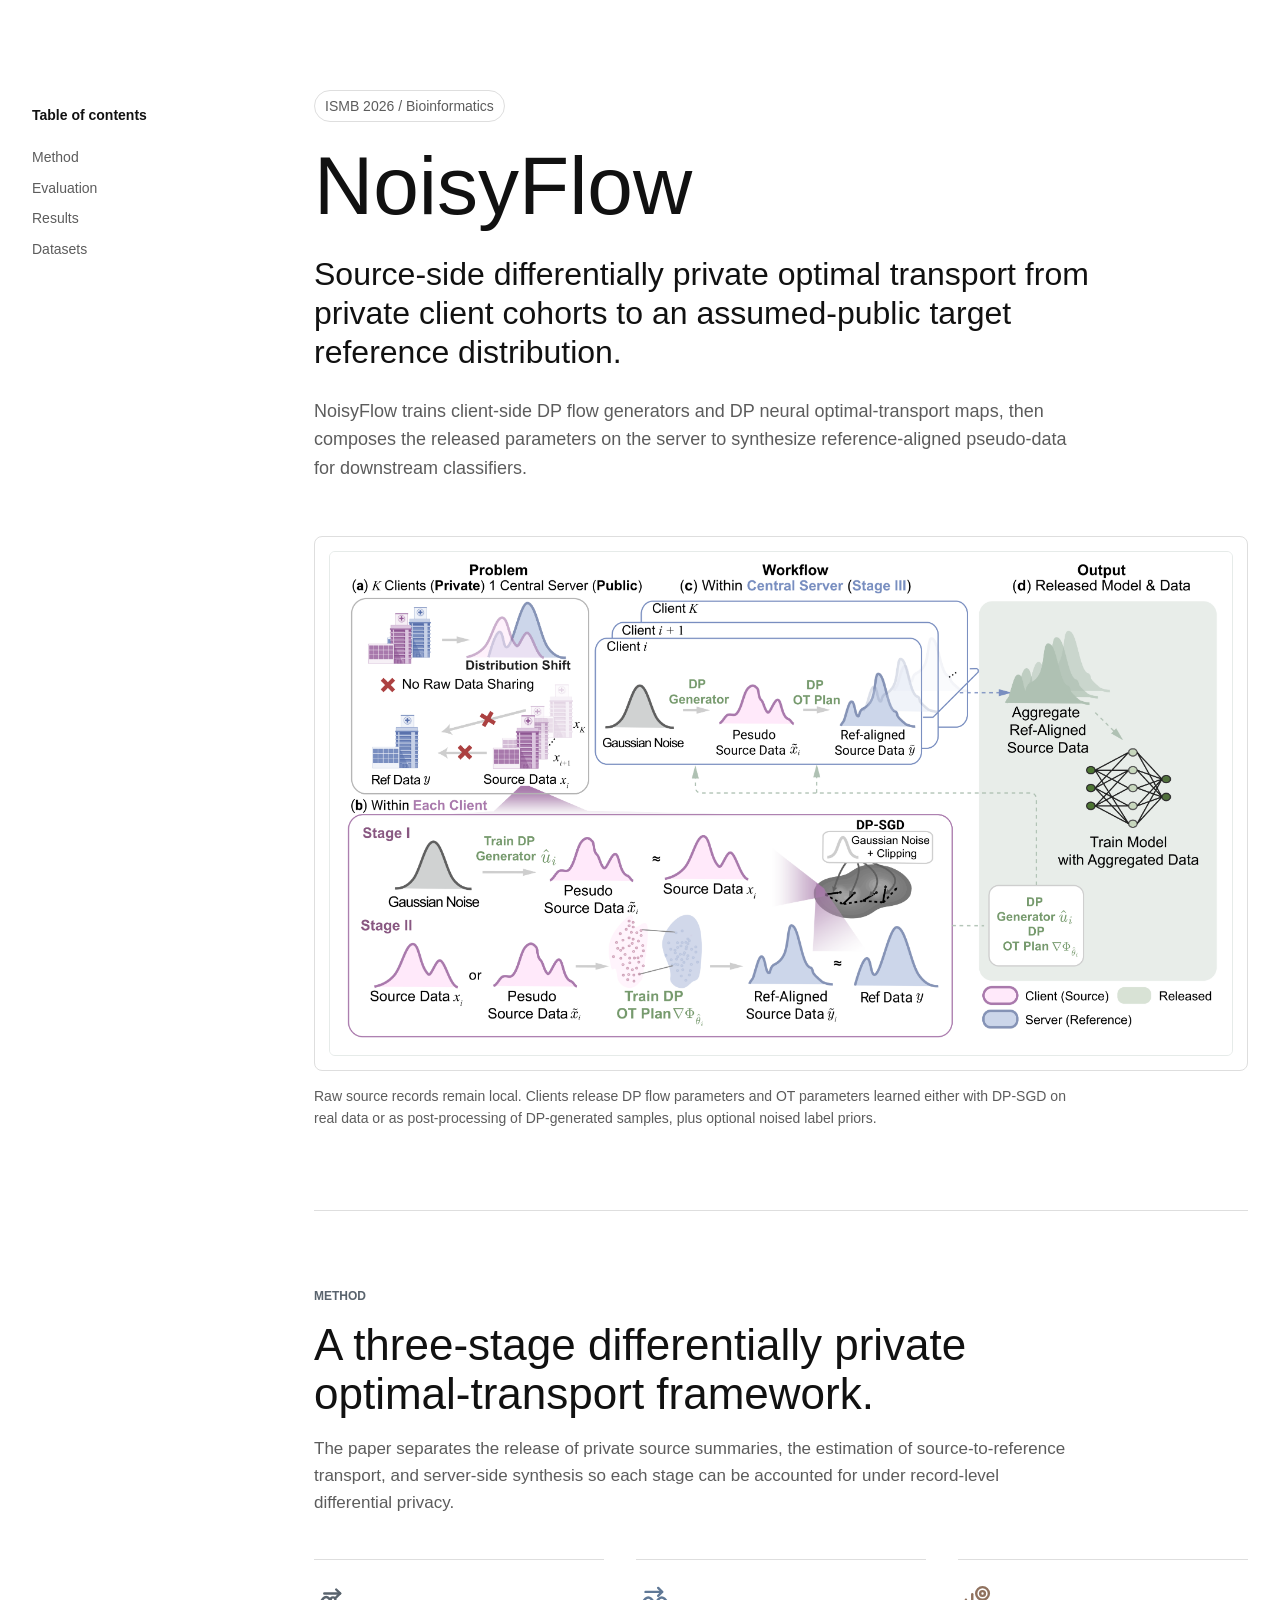
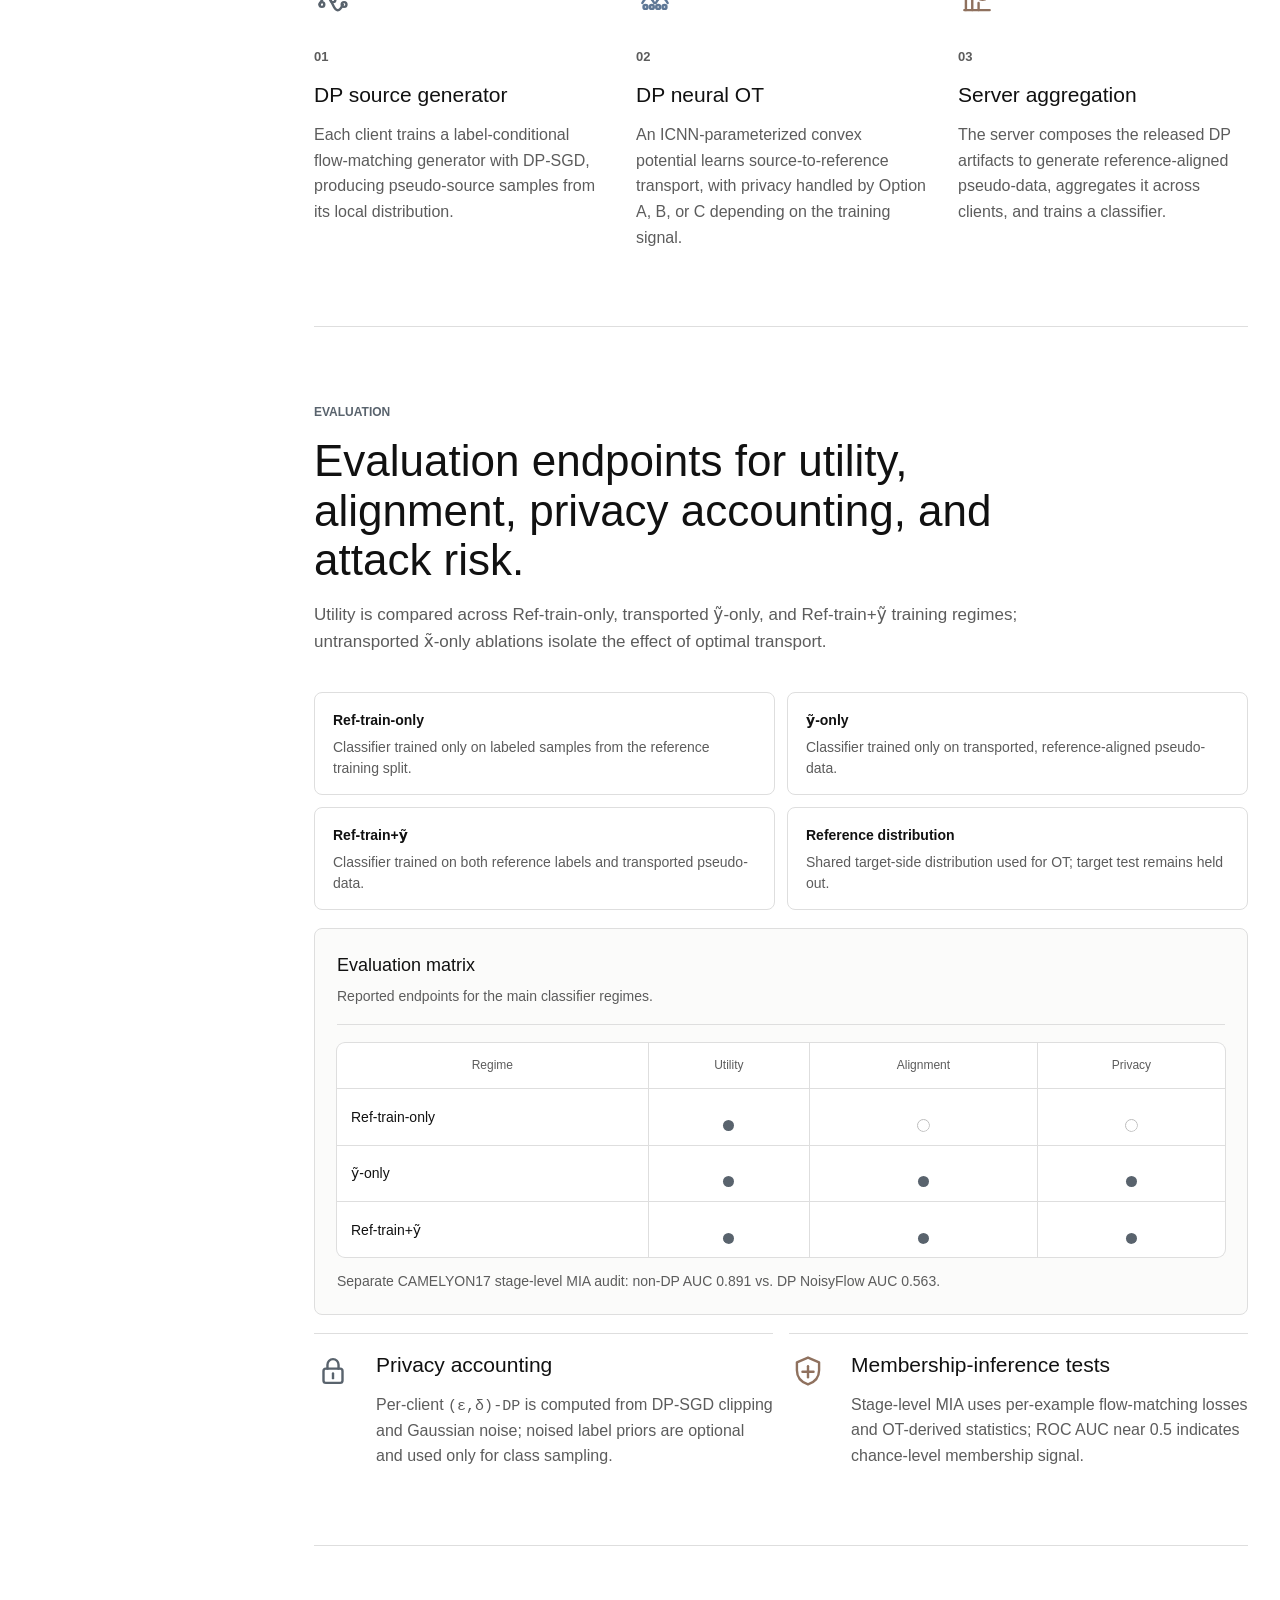
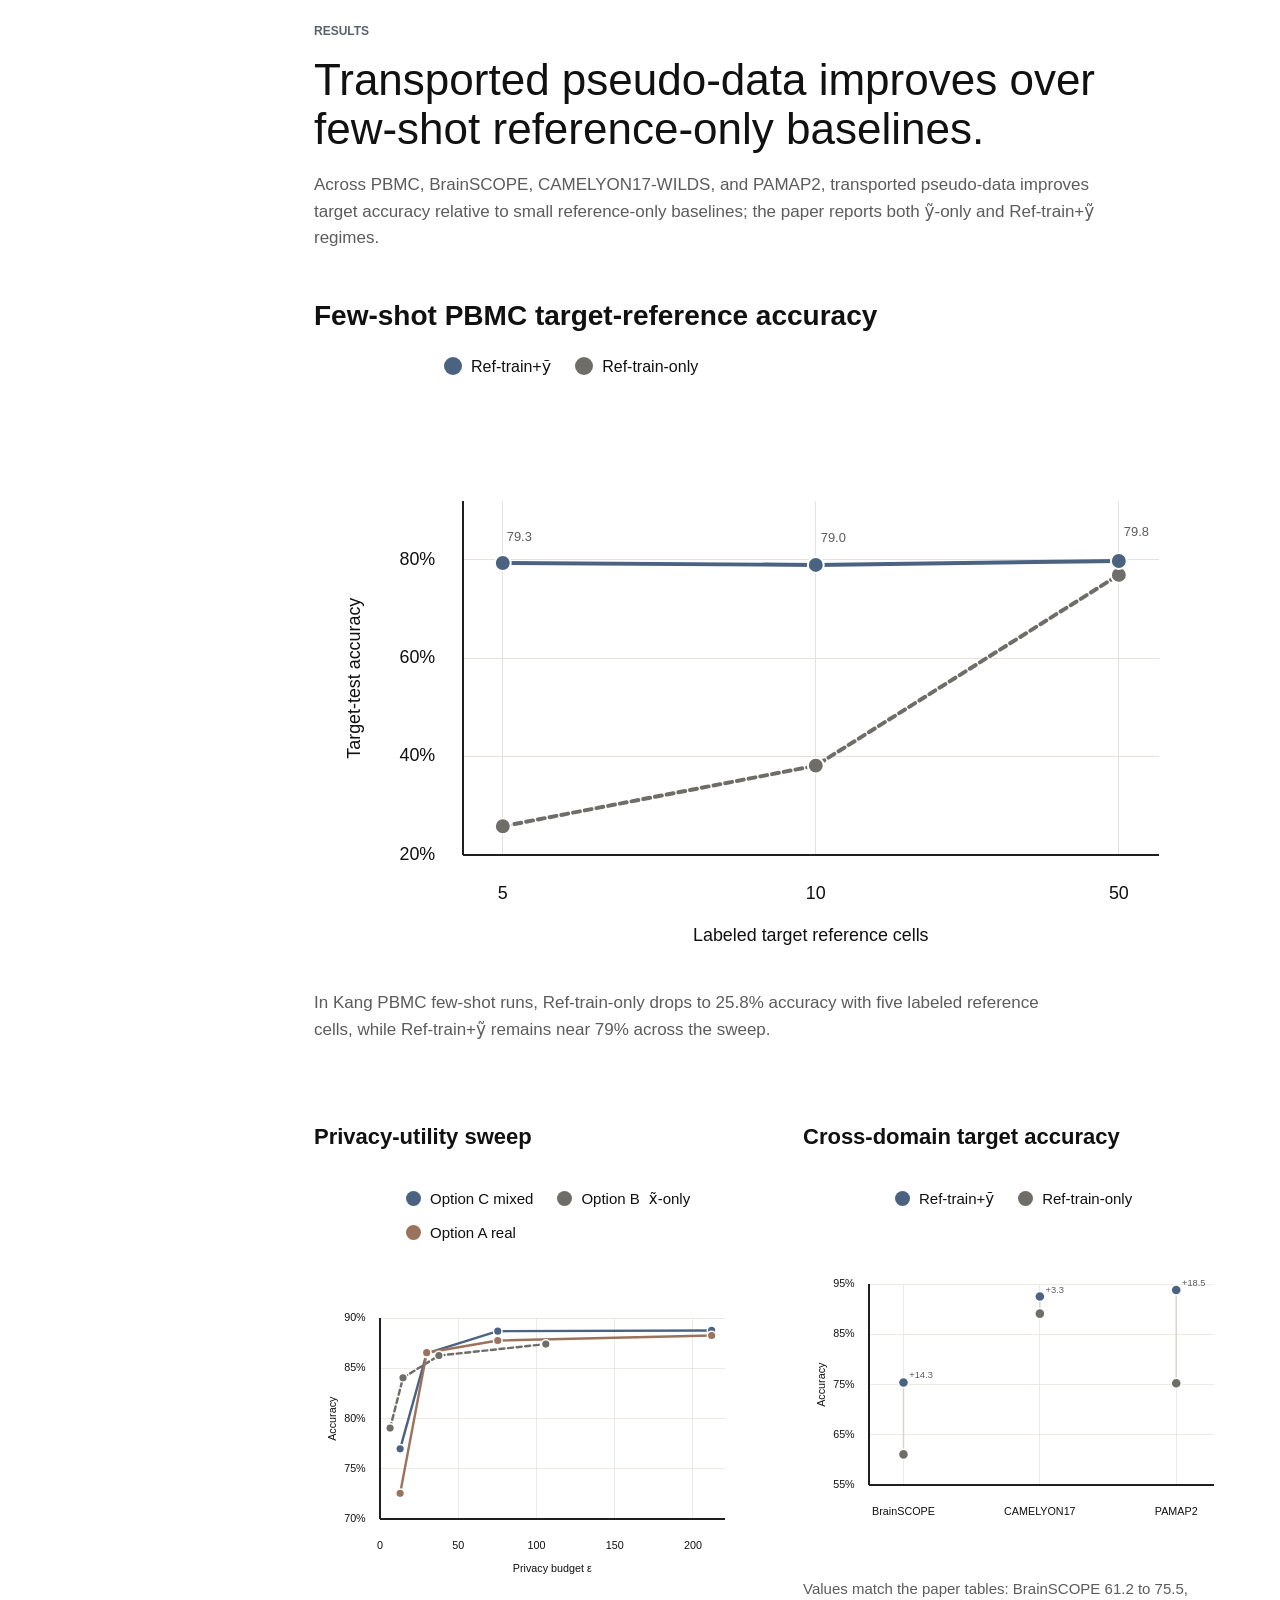
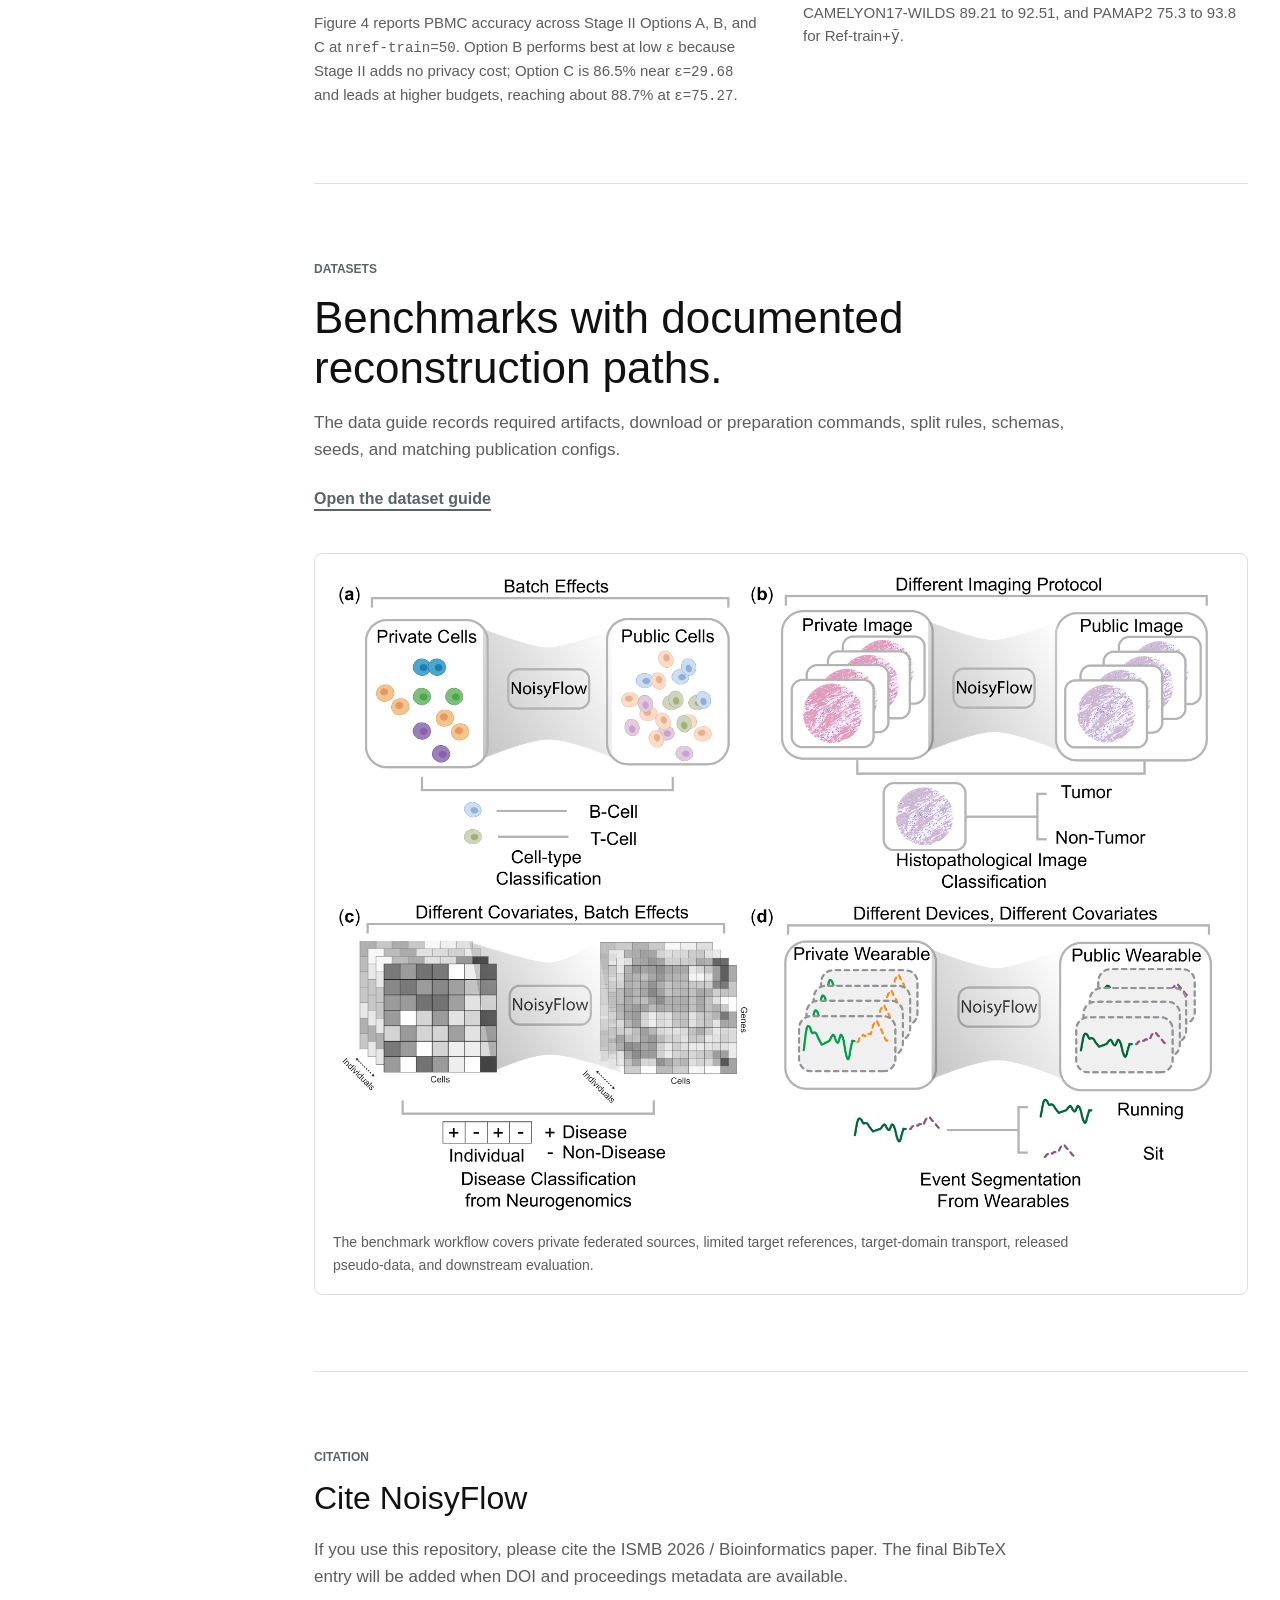
==== commit 26866c29: "Address webpage review comments" ====
--- a/index.html
+++ b/index.html
@@ -118,7 +118,7 @@
         <article class="article-main">
           <header class="article-hero">
             <div class="article-meta">
-              <time datetime="2026">Bioinformatics manuscript</time>
+              <time datetime="2026">ISMB 2026 / Bioinformatics</time>
             </div>
             <h1>NoisyFlow</h1>
             <p class="hero-deck">
@@ -167,7 +167,7 @@
                 <h3>DP source generator</h3>
                 <p>
                   Each client trains a label-conditional flow-matching generator with DP-SGD,
-                  producing <span class="math-symbol">x&#771;</span> pseudo-source samples from its local distribution.
+                  producing pseudo-source samples from its local distribution.
                 </p>
               </article>
               <article class="stage-card">
@@ -196,9 +196,9 @@
               <p class="section-kicker">Evaluation</p>
               <h2 id="evaluation-title">Evaluation endpoints for utility, alignment, privacy accounting, and attack risk.</h2>
               <p>
-                Utility is compared across Ref-train-only, transported <span class="math-symbol">y&#771;</span>-only,
-                and Ref-train+<span class="math-symbol">y&#771;</span> training regimes; untransported
-                <span class="math-symbol">x&#771;</span>-only ablations isolate the effect of optimal transport.
+                Utility is compared across Ref-train-only, transported <span class="math-term"><span class="math-symbol">y&#771;</span>-only</span>,
+                and <span class="math-term">Ref-train+<span class="math-symbol">y&#771;</span></span> training regimes; untransported
+                <span class="math-term"><span class="math-symbol">x&#771;</span>-only</span> ablations isolate the effect of optimal transport.
               </p>
             </div>
 
@@ -209,11 +209,11 @@
                   <p>Classifier trained only on labeled samples from the reference training split.</p>
                 </div>
                 <div>
-                  <span><span class="math-symbol">y&#771;</span>-only</span>
+                  <span class="math-term"><span class="math-symbol">y&#771;</span>-only</span>
                   <p>Classifier trained only on transported, reference-aligned pseudo-data.</p>
                 </div>
                 <div>
-                  <span>Ref-train+<span class="math-symbol">y&#771;</span></span>
+                  <span class="math-term">Ref-train+<span class="math-symbol">y&#771;</span></span>
                   <p>Classifier trained on both reference labels and transported pseudo-data.</p>
                 </div>
                 <div>
@@ -244,13 +244,13 @@
                       <td><span class="matrix-status muted">Not applicable</span></td>
                     </tr>
                     <tr>
-                      <th scope="row"><span class="math-symbol">y&#771;</span>-only</th>
+                      <th scope="row"><span class="math-term"><span class="math-symbol">y&#771;</span>-only</span></th>
                       <td><span class="matrix-status active">Reported</span></td>
                       <td><span class="matrix-status active">Reported</span></td>
                       <td><span class="matrix-status active">Reported</span></td>
                     </tr>
                     <tr>
-                      <th scope="row">Ref-train+<span class="math-symbol">y&#771;</span></th>
+                      <th scope="row"><span class="math-term">Ref-train+<span class="math-symbol">y&#771;</span></span></th>
                       <td><span class="matrix-status active">Reported</span></td>
                       <td><span class="matrix-status active">Reported</span></td>
                       <td><span class="matrix-status active">Reported</span></td>
@@ -269,7 +269,7 @@
                   <div>
                     <h3>Privacy accounting</h3>
                     <p>
-                      Per-client <code>(&epsilon;,&delta;)</code>-DP is computed from DP-SGD clipping and
+                      Per-client <code class="math-term">(&epsilon;,&delta;)-DP</code> is computed from DP-SGD clipping and
                       Gaussian noise; noised label priors are optional and used only for class sampling.
                     </p>
                   </div>
@@ -295,8 +295,8 @@
               <p>
                 Across PBMC, BrainSCOPE, CAMELYON17-WILDS, and PAMAP2, transported
                 pseudo-data improves target accuracy relative to small reference-only baselines;
-                the paper reports both <span class="math-symbol">y&#771;</span>-only and
-                Ref-train+<span class="math-symbol">y&#771;</span> regimes.
+                the paper reports both <span class="math-term"><span class="math-symbol">y&#771;</span>-only</span> and
+                <span class="math-term">Ref-train+<span class="math-symbol">y&#771;</span></span> regimes.
               </p>
             </div>
 
@@ -306,7 +306,7 @@
                   <h3>Few-shot PBMC target-reference accuracy</h3>
                 </div>
                 <div class="chart-legend" aria-hidden="true">
-                  <span><i class="series-noisyflow"></i>Ref-train+<span class="math-symbol">y&#771;</span></span>
+                  <span><i class="series-noisyflow"></i><span class="math-term">Ref-train+<span class="math-symbol">y&#771;</span></span></span>
                   <span><i class="series-ref"></i>Ref-train-only</span>
                 </div>
                 <svg class="chart-svg" viewBox="0 0 940 560" role="img" aria-label="Line chart showing PBMC target accuracy across 5, 10, and 50 labeled reference cells. Ref-train plus transported pseudo-data stays near 79 percent while Ref-train-only falls sharply with fewer labels.">
@@ -356,7 +356,7 @@
                 </svg>
                 <figcaption>
                   In Kang PBMC few-shot runs, Ref-train-only drops to 25.8% accuracy with five
-                  labeled reference cells, while Ref-train+<span class="math-symbol">y&#771;</span> remains near 79%
+                  labeled reference cells, while <span class="math-term">Ref-train+<span class="math-symbol">y&#771;</span></span> remains near 79%
                   across the sweep.
                 </figcaption>
               </figure>
@@ -368,7 +368,7 @@
                   </div>
                   <div class="chart-legend" aria-hidden="true">
                     <span><i class="series-noisyflow"></i>Option C mixed</span>
-                    <span><i class="series-ref"></i>Option B <span class="math-symbol">x&#771;</span>-only</span>
+                    <span><i class="series-ref"></i>Option B <span class="math-term"><span class="math-symbol">x&#771;</span>-only</span></span>
                     <span><i class="series-alt"></i>Option A real</span>
                   </div>
                   <svg class="chart-svg" viewBox="0 0 620 450" role="img" aria-label="Line chart comparing PBMC privacy utility options as epsilon increases.">
@@ -440,7 +440,7 @@
                     <h3>Cross-domain target accuracy</h3>
                   </div>
                   <div class="chart-legend" aria-hidden="true">
-                    <span><i class="series-noisyflow"></i>Ref-train+<span class="math-symbol">y&#771;</span></span>
+                    <span><i class="series-noisyflow"></i><span class="math-term">Ref-train+<span class="math-symbol">y&#771;</span></span></span>
                     <span><i class="series-ref"></i>Ref-train-only</span>
                   </div>
                   <svg class="chart-svg" viewBox="0 0 620 450" role="img" aria-label="Dot chart comparing Ref-train-only and Ref-train plus transported pseudo-data across BrainSCOPE, CAMELYON17, and PAMAP2.">
@@ -492,7 +492,8 @@
                   </svg>
                   <figcaption>
                     Values match the paper tables: BrainSCOPE 61.2 to 75.5, CAMELYON17-WILDS
-                    89.21 to 92.51, and PAMAP2 75.3 to 93.8 for Ref-train+<span class="math-symbol">y&#771;</span>.
+                    89.21 to 92.51, and PAMAP2 75.3 to 93.8 for
+                    <span class="math-term">Ref-train+<span class="math-symbol">y&#771;</span></span>.
                   </figcaption>
                 </figure>
               </div>
@@ -502,62 +503,34 @@
           <section class="article-section" id="datasets" aria-labelledby="datasets-title">
             <div class="section-copy">
               <p class="section-kicker">Datasets</p>
-              <h2 id="datasets-title">Paper benchmarks with documented reconstruction paths.</h2>
+              <h2 id="datasets-title">Benchmarks with documented reconstruction paths.</h2>
               <p>
-                The table maps paper names to repository dataset builders and publication configs.
-                Additional supported builders are kept separate in the data guide.
+                The data guide records required artifacts, download or preparation commands, split
+                rules, schemas, seeds, and matching publication configs.
               </p>
               <a class="text-link" href="docs/data.html">Open the dataset guide</a>
             </div>
 
-            <div class="benchmark-table-wrap" tabindex="0" aria-label="Paper benchmark reconstruction table">
-              <table class="benchmark-table">
-                <thead>
-                  <tr>
-                    <th scope="col">Paper benchmark</th>
-                    <th scope="col">Repository entry point</th>
-                    <th scope="col">Canonical config</th>
-                  </tr>
-                </thead>
-                <tbody>
-                  <tr>
-                    <th scope="row">Mixture of Gaussians</th>
-                    <td data-label="Repository entry point"><code>federated_mixture_gaussians</code></td>
-                    <td data-label="Canonical config"><code>configs/publication/benchmark_mog_ref100_dp.yaml</code></td>
-                  </tr>
-                  <tr>
-                    <th scope="row">Kang lupus PBMC</th>
-                    <td data-label="Repository entry point"><code>cellot_lupuspatients_kang_hvg</code></td>
-                    <td data-label="Canonical config">
-                      Few-shot: <code>configs/publication/pbmc_kang_fewshot_ref5.yaml</code>;
-                      Options A/B/C are listed in the data guide.
-                    </td>
-                  </tr>
-                  <tr>
-                    <th scope="row">BrainSCOPE snRNA-seq</th>
-                    <td data-label="Repository entry point"><code>brainscope</code></td>
-                    <td data-label="Canonical config"><code>configs/publication/brainscope_table_seed0.yaml</code></td>
-                  </tr>
-                  <tr>
-                    <th scope="row">CAMELYON17-WILDS</th>
-                    <td data-label="Repository entry point"><code>camelyon17_wilds</code></td>
-                    <td data-label="Canonical config"><code>configs/publication/camelyon17_main_optionc_eps0p32.yaml</code></td>
-                  </tr>
-                  <tr>
-                    <th scope="row">PAMAP2 Protocol</th>
-                    <td data-label="Repository entry point"><code>pamap2</code></td>
-                    <td data-label="Canonical config"><code>configs/publication/pamap2_table_seed0.yaml</code></td>
-                  </tr>
-                </tbody>
-              </table>
-            </div>
+            <figure class="dataset-figure">
+              <img
+                src="assets/noisyflow-schematic-600dpi.png"
+                alt="NoisyFlow benchmark schematic summarizing private source cohorts, target reference data, transport, release, and downstream evaluation."
+                loading="lazy"
+                width="3330"
+                height="2397"
+              >
+              <figcaption>
+                The benchmark workflow covers private federated sources, limited target references,
+                target-domain transport, released pseudo-data, and downstream evaluation.
+              </figcaption>
+            </figure>
           </section>
 
           <footer class="site-footer" aria-label="Citation">
             <p>Citation</p>
             <h2>Cite NoisyFlow</h2>
             <p>
-              If you use this repository, please cite the Bioinformatics manuscript. The final
+              If you use this repository, please cite the ISMB 2026 / Bioinformatics paper. The final
               BibTeX entry will be added when DOI and proceedings metadata are available.
             </p>
           </footer>
--- a/styles.css
+++ b/styles.css
@@ -13,11 +13,11 @@
   --blue-soft: #e9eef3;
   --rust: #8f715e;
   --rust-soft: #f0e7e1;
-  --series-main: #5f7896;
-  --series-ref: #767d83;
-  --series-alt: #9a6f55;
+  --series-main: #4b6380;
+  --series-ref: #6f6d68;
+  --series-alt: #9b725c;
   --axis: #1f1f1f;
-  --grid: #ece9e4;
+  --grid: #e6e2db;
 }
 
 * {
@@ -62,6 +62,10 @@
   white-space: nowrap;
 }
 
+.math-term {
+  white-space: nowrap;
+}
+
 section[id] {
   scroll-margin-top: 20px;
 }
@@ -275,7 +279,7 @@
   color: var(--rust);
 }
 
-.stage-card span {
+.stage-card > span {
   display: block;
   margin: 22px 0 14px;
   color: var(--muted);
@@ -598,8 +602,8 @@
 
 .chart-points.ref circle {
   fill: var(--series-ref);
-  stroke: var(--series-ref);
-  stroke-width: 0;
+  stroke: var(--page);
+  stroke-width: 2;
 }
 
 .chart-points.alt circle {
@@ -686,51 +690,18 @@
   line-height: 1.58;
 }
 
-.benchmark-table-wrap {
-  overflow-x: auto;
-  margin-top: 36px;
+.dataset-figure {
+  margin: 42px 0 0;
+  padding: 18px;
+  background: var(--surface);
   border: 1px solid var(--line);
   border-radius: 8px;
-  background: var(--surface);
-}
-
-.benchmark-table {
+}
+
+.dataset-figure img {
   width: 100%;
-  min-width: 760px;
-  border-collapse: collapse;
-  font-size: 14px;
-  line-height: 1.45;
-}
-
-.benchmark-table th,
-.benchmark-table td {
-  padding: 16px 18px;
-  border-bottom: 1px solid var(--line);
-  text-align: left;
-  vertical-align: top;
-}
-
-.benchmark-table thead th {
-  color: var(--muted);
-  font-size: 12px;
-  font-weight: 600;
-  text-transform: uppercase;
-}
-
-.benchmark-table tbody th {
-  width: 26%;
-  font-weight: 500;
-}
-
-.benchmark-table tr:last-child th,
-.benchmark-table tr:last-child td {
-  border-bottom: 0;
-}
-
-.benchmark-table th + th,
-.benchmark-table td + td,
-.benchmark-table th + td {
-  border-left: 1px solid var(--line);
+  border-radius: 6px;
+  background: #ffffff;
 }
 
 .text-link {
@@ -882,19 +853,12 @@
   }
 
   .evaluation-layout > *,
-  .term-list > *,
-  .benchmark-table td,
-  .benchmark-table th {
+  .term-list > * {
     min-width: 0;
   }
 
   .evaluation-board {
     padding: 16px;
-  }
-
-  .benchmark-table code {
-    overflow-wrap: anywhere;
-    word-break: break-word;
   }
 
   .hero-figure a {
@@ -965,50 +929,4 @@
     font-size: 15px;
   }
 
-  .benchmark-table-wrap {
-    overflow: visible;
-  }
-
-  .benchmark-table,
-  .benchmark-table tbody,
-  .benchmark-table tr,
-  .benchmark-table th,
-  .benchmark-table td {
-    display: block;
-    min-width: 0;
-    width: 100%;
-  }
-
-  .benchmark-table thead {
-    display: none;
-  }
-
-  .benchmark-table tr {
-    padding: 18px;
-    border-bottom: 1px solid var(--line);
-  }
-
-  .benchmark-table tr:last-child {
-    border-bottom: 0;
-  }
-
-  .benchmark-table th,
-  .benchmark-table td {
-    padding: 0;
-    border: 0;
-  }
-
-  .benchmark-table td {
-    margin-top: 14px;
-  }
-
-  .benchmark-table td::before {
-    display: block;
-    margin-bottom: 3px;
-    color: var(--muted);
-    content: attr(data-label);
-    font-size: 11px;
-    font-weight: 600;
-    text-transform: uppercase;
-  }
-}
+}
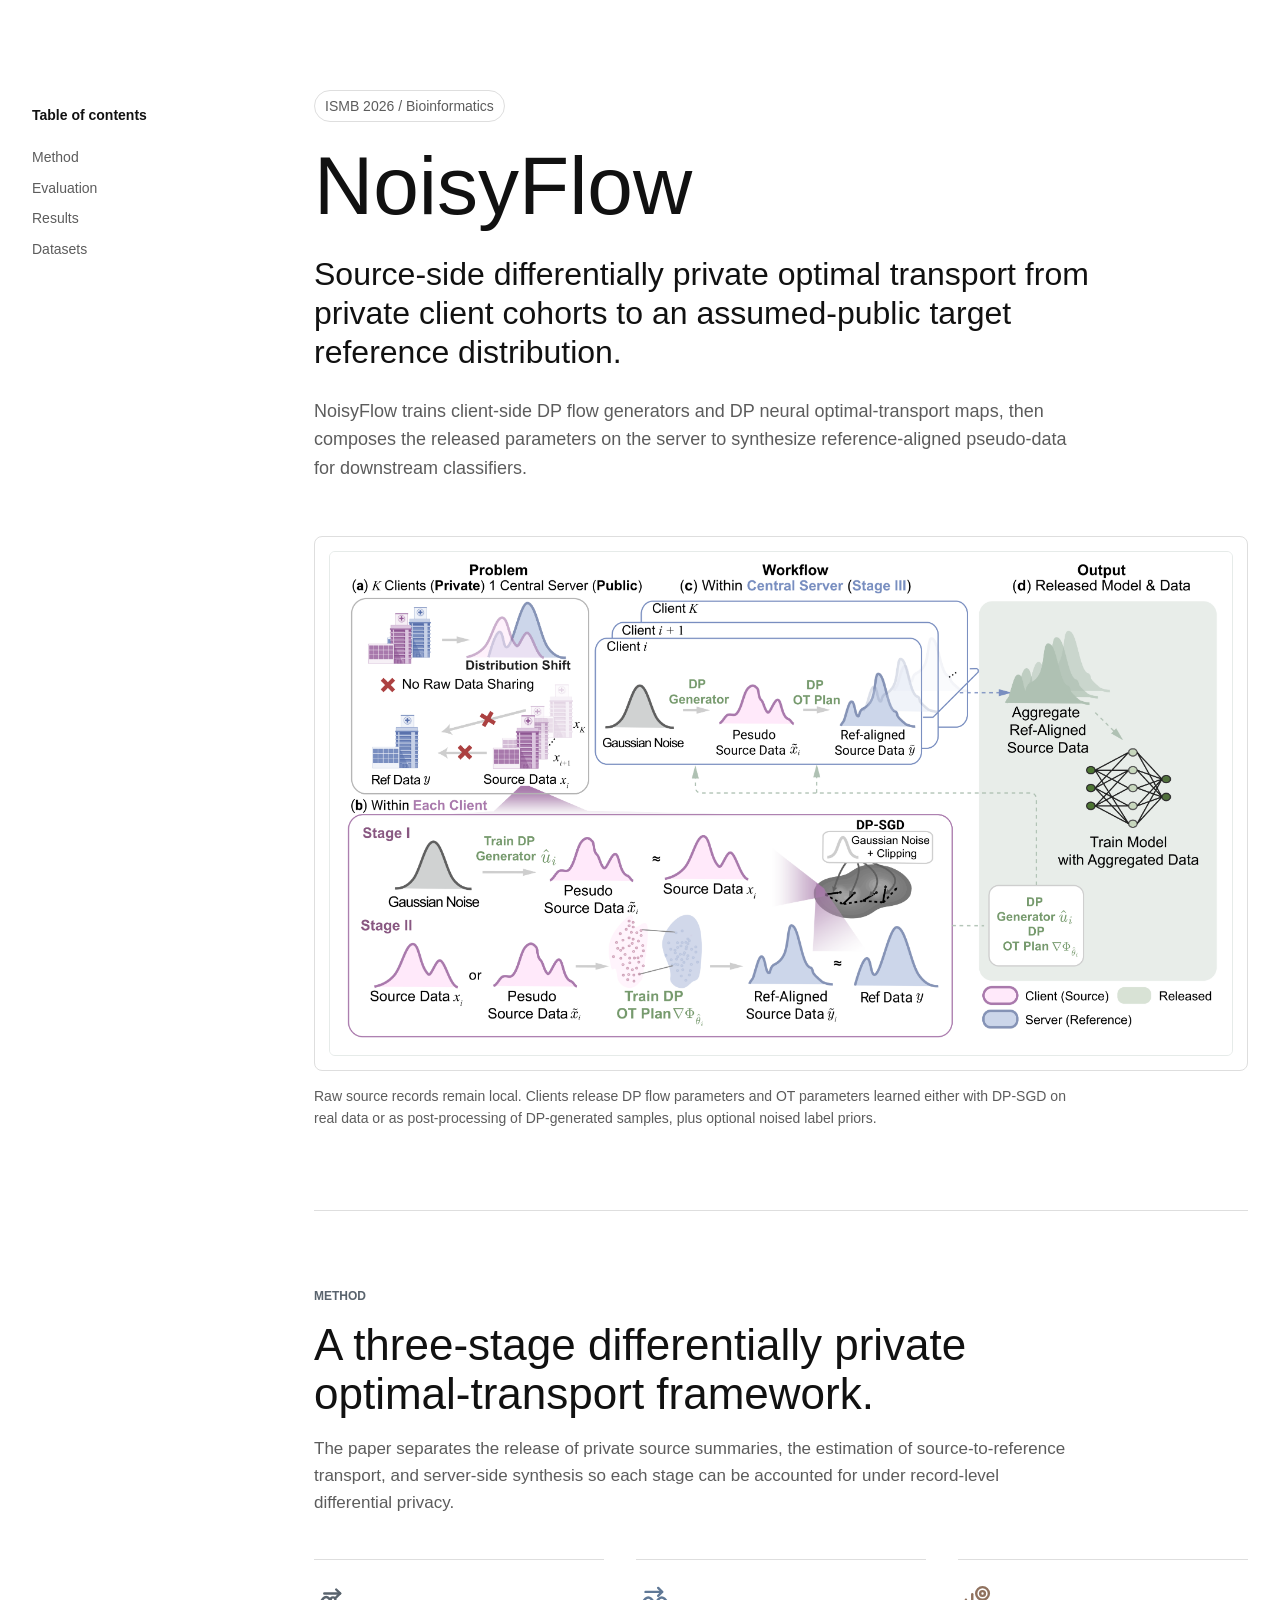
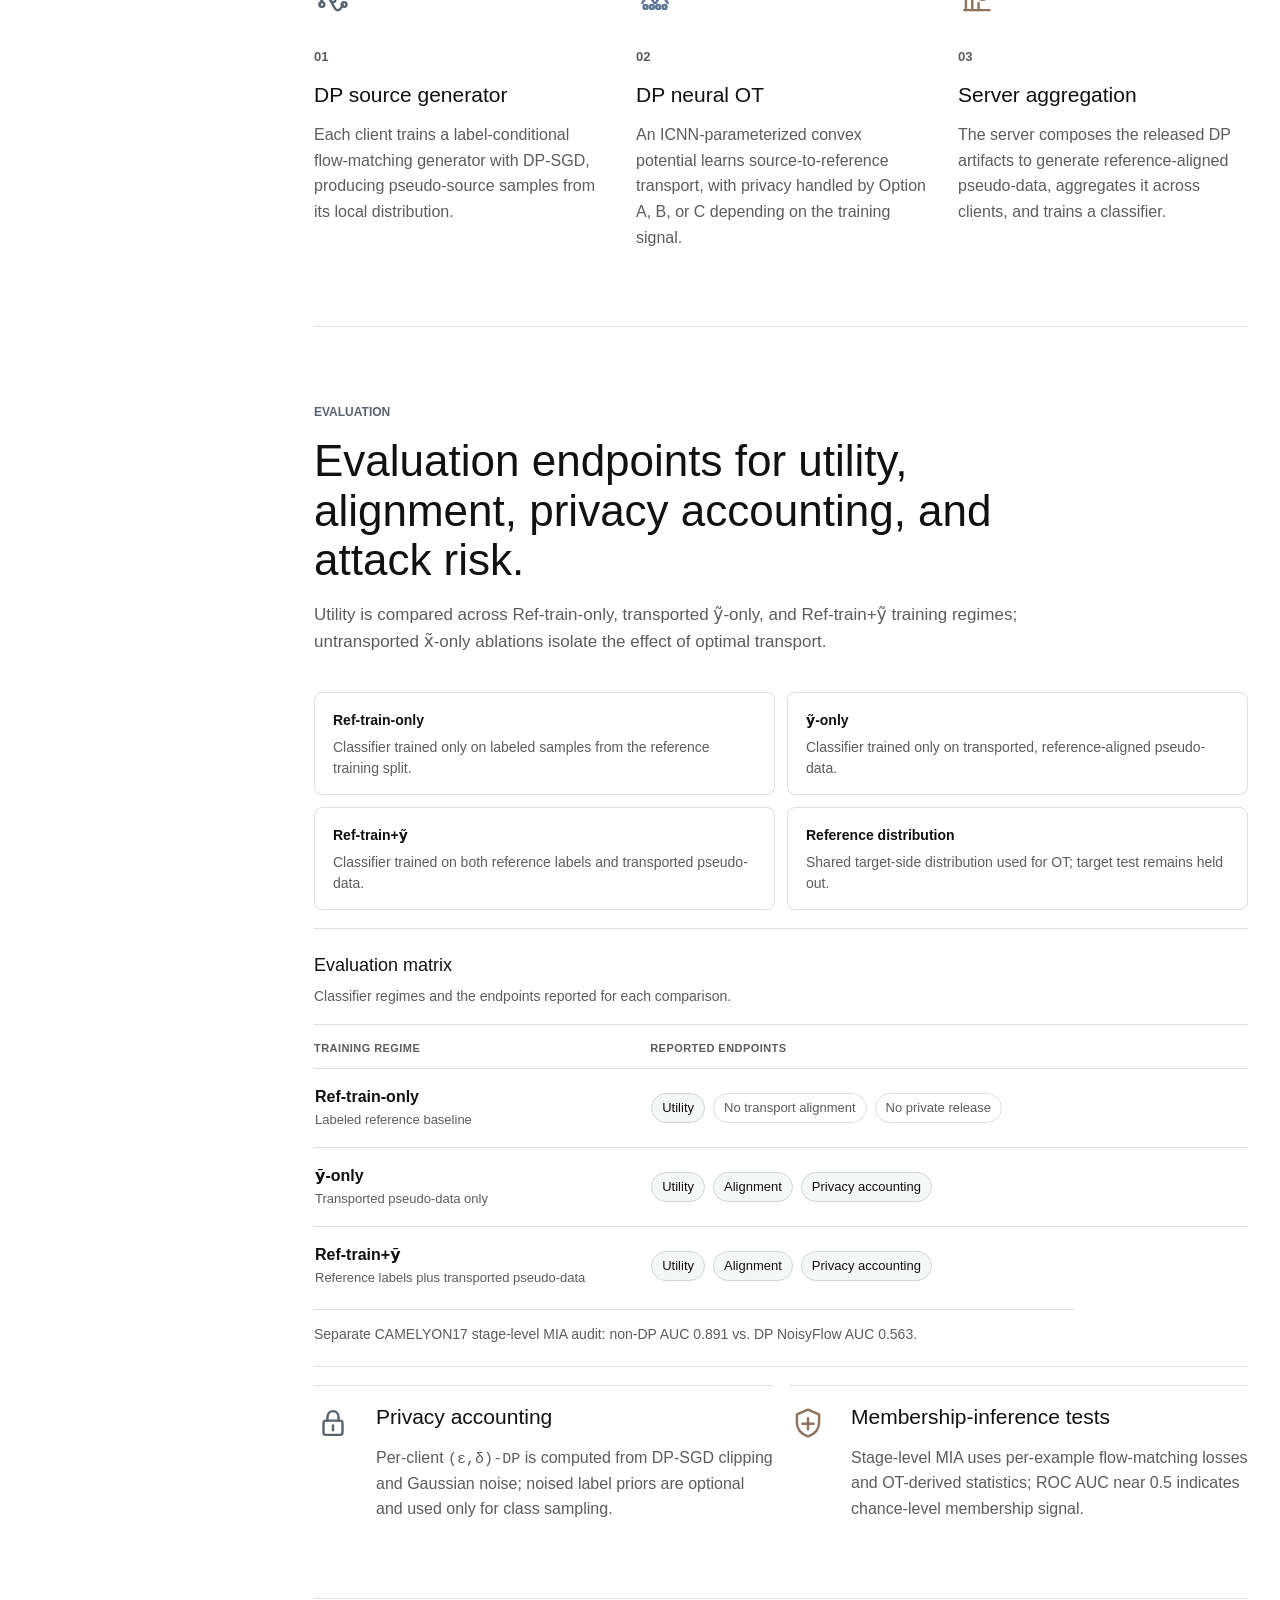
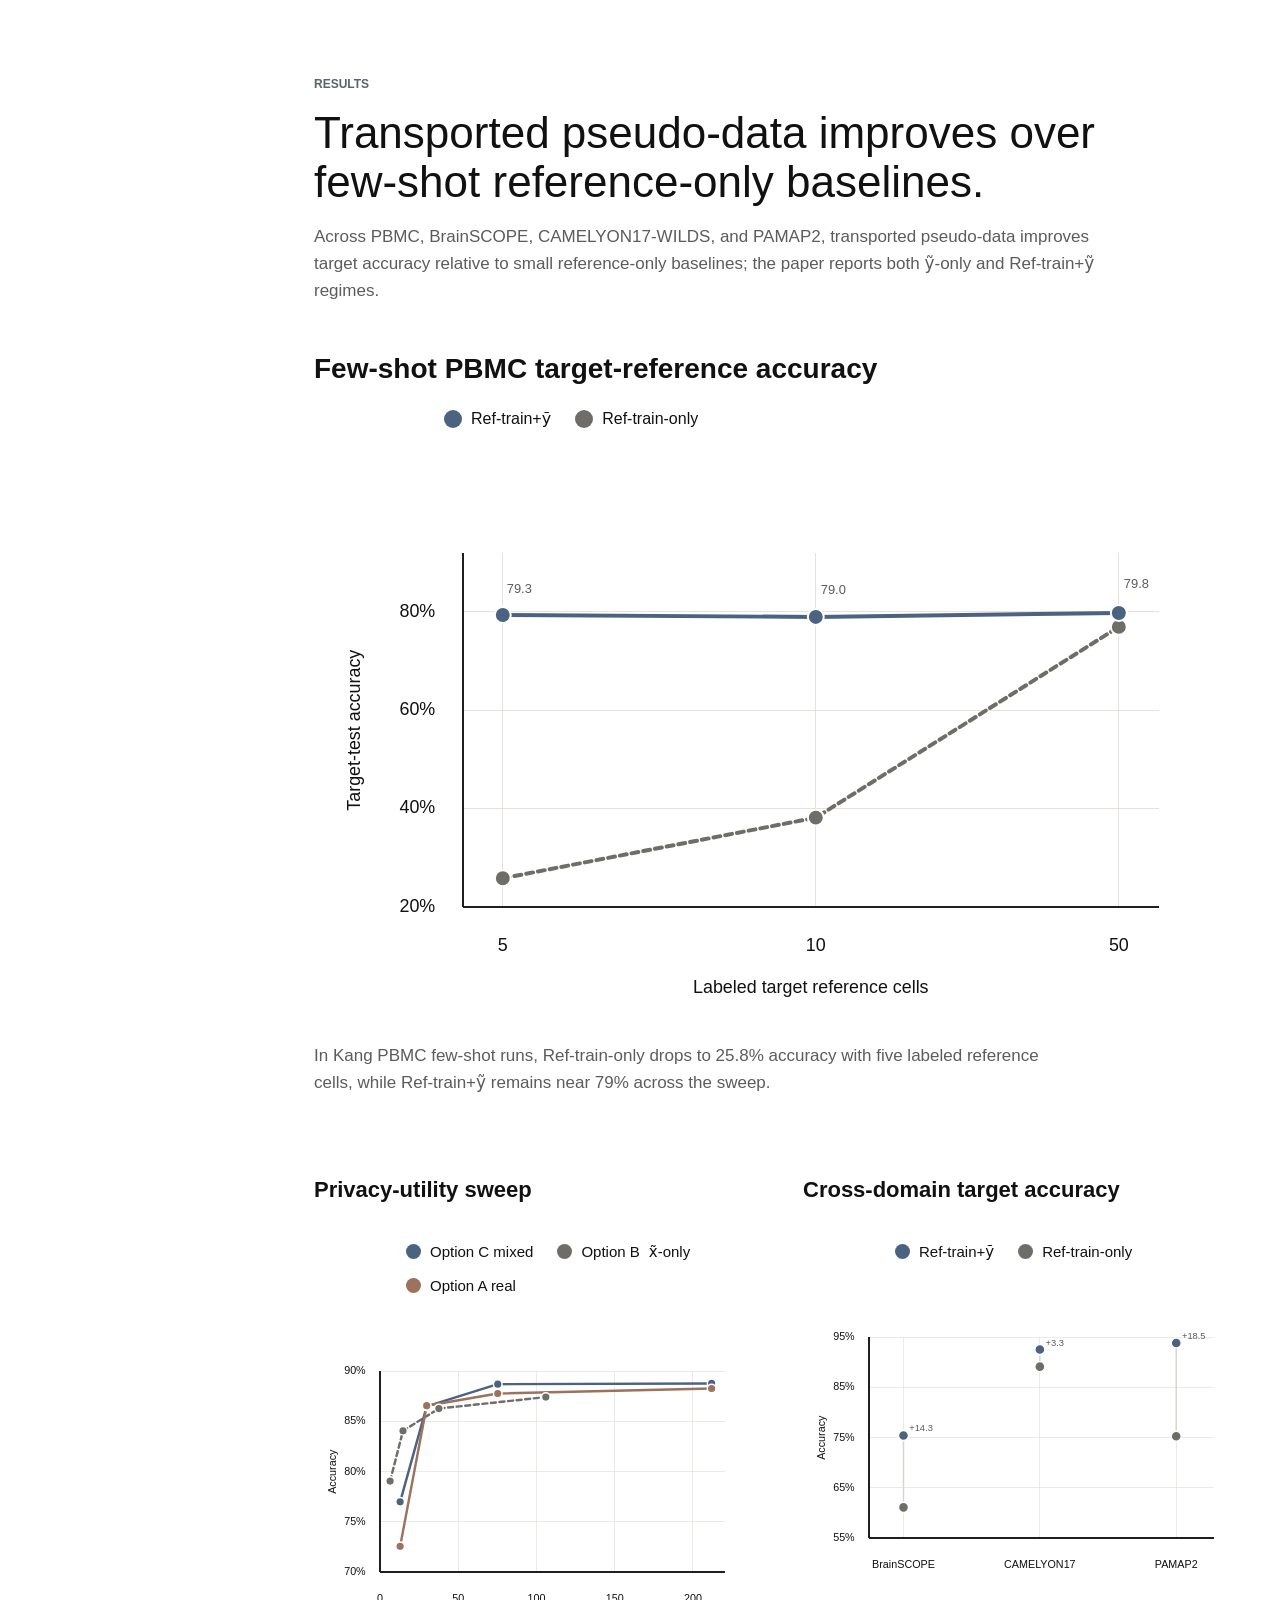
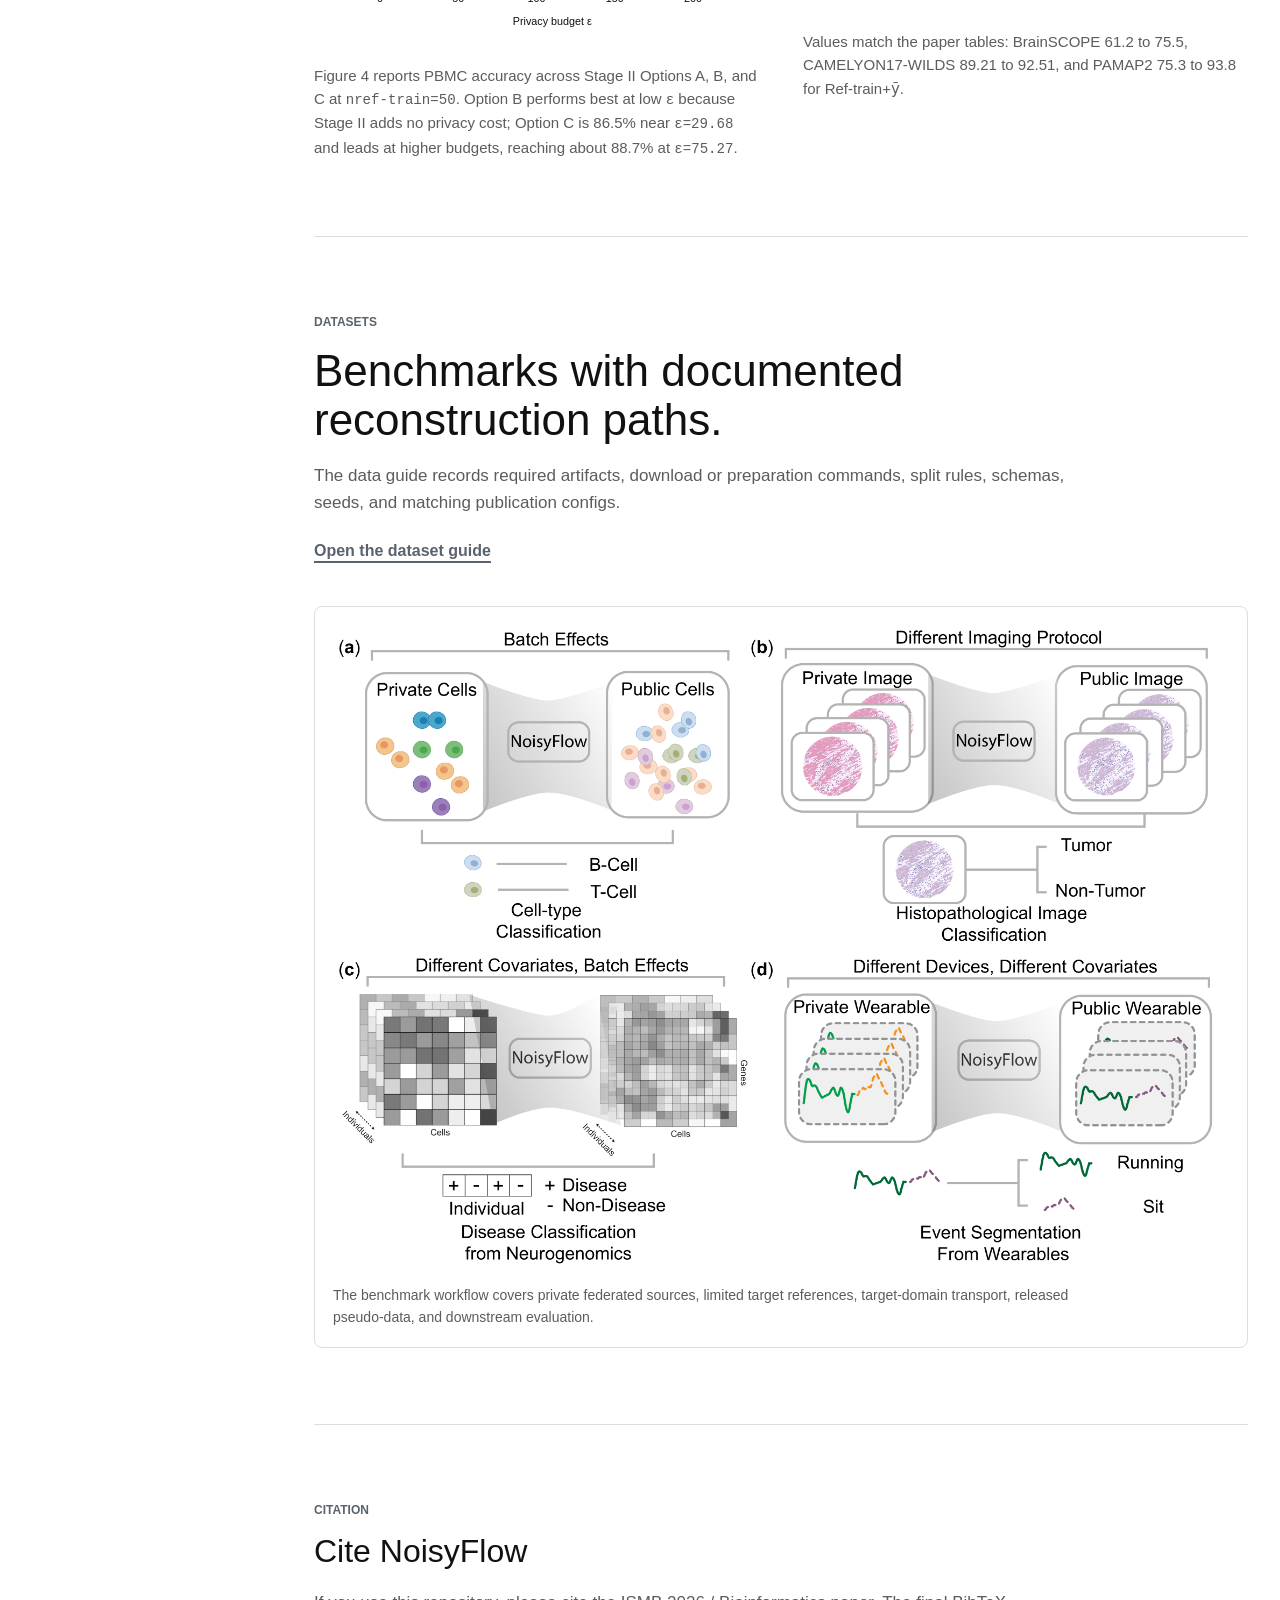
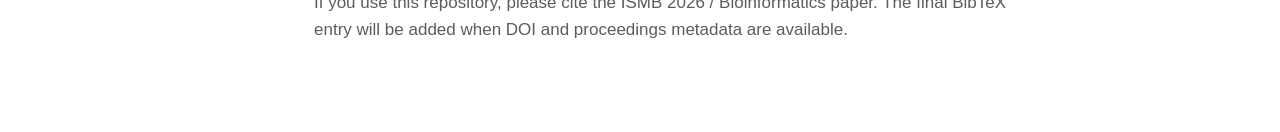
==== commit 4cb08ea6: "Refine evaluation matrix layout" ====
--- a/index.html
+++ b/index.html
@@ -225,35 +225,48 @@
               <div class="evaluation-board">
                 <div class="board-heading">
                   <span>Evaluation matrix</span>
-                  <p>Reported endpoints for the main classifier regimes.</p>
-                </div>
-                <table class="matrix-table">
+                  <p>Classifier regimes and the endpoints reported for each comparison.</p>
+                </div>
+                <table class="matrix-comparison" aria-label="Evaluation endpoints by classifier regime">
                   <thead>
                     <tr>
-                      <th scope="col">Regime</th>
-                      <th scope="col">Utility</th>
-                      <th scope="col">Alignment</th>
-                      <th scope="col">Privacy</th>
+                      <th scope="col">Training regime</th>
+                      <th scope="col">Reported endpoints</th>
                     </tr>
                   </thead>
                   <tbody>
                     <tr>
-                      <th scope="row">Ref-train-only</th>
-                      <td><span class="matrix-status active">Reported</span></td>
-                      <td><span class="matrix-status muted">Not applicable</span></td>
-                      <td><span class="matrix-status muted">Not applicable</span></td>
+                      <th scope="row">
+                        <strong>Ref-train-only</strong>
+                        <span>Labeled reference baseline</span>
+                      </th>
+                      <td>
+                        <span class="endpoint-chip">Utility</span>
+                        <span class="endpoint-chip endpoint-muted">No transport alignment</span>
+                        <span class="endpoint-chip endpoint-muted">No private release</span>
+                      </td>
                     </tr>
                     <tr>
-                      <th scope="row"><span class="math-term"><span class="math-symbol">y&#771;</span>-only</span></th>
-                      <td><span class="matrix-status active">Reported</span></td>
-                      <td><span class="matrix-status active">Reported</span></td>
-                      <td><span class="matrix-status active">Reported</span></td>
+                      <th scope="row">
+                        <strong><span class="math-term"><span class="math-symbol">y&#771;</span>-only</span></strong>
+                        <span>Transported pseudo-data only</span>
+                      </th>
+                      <td>
+                        <span class="endpoint-chip">Utility</span>
+                        <span class="endpoint-chip">Alignment</span>
+                        <span class="endpoint-chip">Privacy accounting</span>
+                      </td>
                     </tr>
                     <tr>
-                      <th scope="row"><span class="math-term">Ref-train+<span class="math-symbol">y&#771;</span></span></th>
-                      <td><span class="matrix-status active">Reported</span></td>
-                      <td><span class="matrix-status active">Reported</span></td>
-                      <td><span class="matrix-status active">Reported</span></td>
+                      <th scope="row">
+                        <strong><span class="math-term">Ref-train+<span class="math-symbol">y&#771;</span></span></strong>
+                        <span>Reference labels plus transported pseudo-data</span>
+                      </th>
+                      <td>
+                        <span class="endpoint-chip">Utility</span>
+                        <span class="endpoint-chip">Alignment</span>
+                        <span class="endpoint-chip">Privacy accounting</span>
+                      </td>
                     </tr>
                   </tbody>
                 </table>
--- a/styles.css
+++ b/styles.css
@@ -311,10 +311,11 @@
 }
 
 .evaluation-board {
-  padding: 22px;
-  background: #fbfbfa;
-  border: 1px solid var(--line);
-  border-radius: 8px;
+  padding: 0;
+  background: transparent;
+  border-top: 1px solid var(--line);
+  border-bottom: 1px solid var(--line);
+  border-radius: 0;
 }
 
 .term-list {
@@ -347,7 +348,7 @@
 .board-heading {
   display: grid;
   gap: 6px;
-  padding-bottom: 18px;
+  padding: 22px 0 18px;
   border-bottom: 1px solid var(--line);
 }
 
@@ -364,72 +365,98 @@
   line-height: 1.45;
 }
 
-.matrix-table {
+.matrix-comparison {
   width: 100%;
-  margin-top: 18px;
+  margin-top: 0;
   border-collapse: collapse;
-  border: 1px solid var(--line);
-  border-radius: 8px;
+  font-size: 14px;
+}
+
+.matrix-comparison thead th {
+  padding: 15px 0 10px;
+  color: var(--muted);
+  font-size: 11px;
+  font-weight: 600;
+  letter-spacing: 0.04em;
+  text-align: left;
+  text-transform: uppercase;
+}
+
+.matrix-comparison thead th:first-child,
+.matrix-comparison tbody th {
+  width: 36%;
+  padding-right: 28px;
+}
+
+.matrix-comparison tbody tr {
+  min-height: 78px;
+  border-top: 1px solid var(--line);
+}
+
+.matrix-comparison tbody th,
+.matrix-comparison tbody td {
+  padding-top: 18px;
+  padding-bottom: 18px;
+  vertical-align: middle;
+}
+
+.matrix-comparison tbody th {
+  text-align: left;
+}
+
+.matrix-comparison tbody th strong {
+  display: block;
+  color: var(--ink);
+  font-size: 16px;
+  font-weight: 600;
+  line-height: 1.25;
+}
+
+.matrix-comparison tbody th span:not(.math-symbol) {
+  display: block;
+}
+
+.matrix-comparison tbody th > span {
+  margin-top: 4px;
+  color: var(--muted);
+  font-size: 13px;
+  font-weight: 400;
+  line-height: 1.4;
+}
+
+.matrix-comparison tbody td {
+  font-size: 0;
+}
+
+.endpoint-chip {
+  display: inline-flex;
+  align-items: center;
+  min-height: 30px;
+  margin: 3px 8px 3px 0;
+  padding: 5px 10px;
+  border: 1px solid #cfd6d7;
+  border-radius: 999px;
+  background: #f5f7f6;
+  color: var(--ink);
+  font-size: 13px;
+  line-height: 1.2;
+  white-space: nowrap;
+}
+
+.endpoint-muted {
+  border-color: var(--line);
   background: var(--surface);
-  border-style: hidden;
-  box-shadow: 0 0 0 1px var(--line);
-  font-size: 14px;
-}
-
-.matrix-table th,
-.matrix-table td {
-  padding: 13px 14px;
-  border: 1px solid var(--line);
-  text-align: center;
-  vertical-align: middle;
-}
-
-.matrix-table thead th {
-  color: var(--muted);
-  font-size: 12px;
-  font-weight: 500;
-}
-
-.matrix-table tbody th {
-  color: var(--ink);
-  font-weight: 500;
-  text-align: left;
+  color: var(--muted);
 }
 
 .matrix-note {
-  max-width: 720px;
-  margin: 14px 0 0;
+  max-width: 760px;
+  margin: 4px 0 22px;
+  padding-top: 14px;
+  border-top: 1px solid var(--line);
   color: var(--muted);
   font-size: 14px;
   line-height: 1.45;
-}
-
-.matrix-status {
-  display: inline-grid;
-  width: 14px;
-  height: 14px;
-  place-items: center;
-  overflow: hidden;
-  border-radius: 999px;
-  color: transparent;
-  font-size: 0;
-  white-space: nowrap;
-}
-
-.matrix-status::after {
-  display: block;
-  width: 11px;
-  height: 11px;
-  border-radius: 999px;
-  content: "";
-}
-
-.matrix-status.active::after {
-  background: var(--teal);
-}
-
-.matrix-status.muted::after {
-  border: 1px solid var(--line-strong);
 }
 
 .axis-list {
@@ -858,7 +885,34 @@
   }
 
   .evaluation-board {
-    padding: 16px;
+    padding: 0;
+  }
+
+  .matrix-comparison thead {
+    display: none;
+  }
+
+  .matrix-comparison,
+  .matrix-comparison tbody,
+  .matrix-comparison tr,
+  .matrix-comparison th,
+  .matrix-comparison td {
+    display: block;
+    width: 100%;
+  }
+
+  .matrix-comparison tbody th,
+  .matrix-comparison tbody td {
+    padding: 0;
+  }
+
+  .matrix-comparison tbody tr {
+    min-height: 0;
+    padding: 18px 0;
+  }
+
+  .matrix-comparison tbody td {
+    margin-top: 12px;
   }
 
   .hero-figure a {
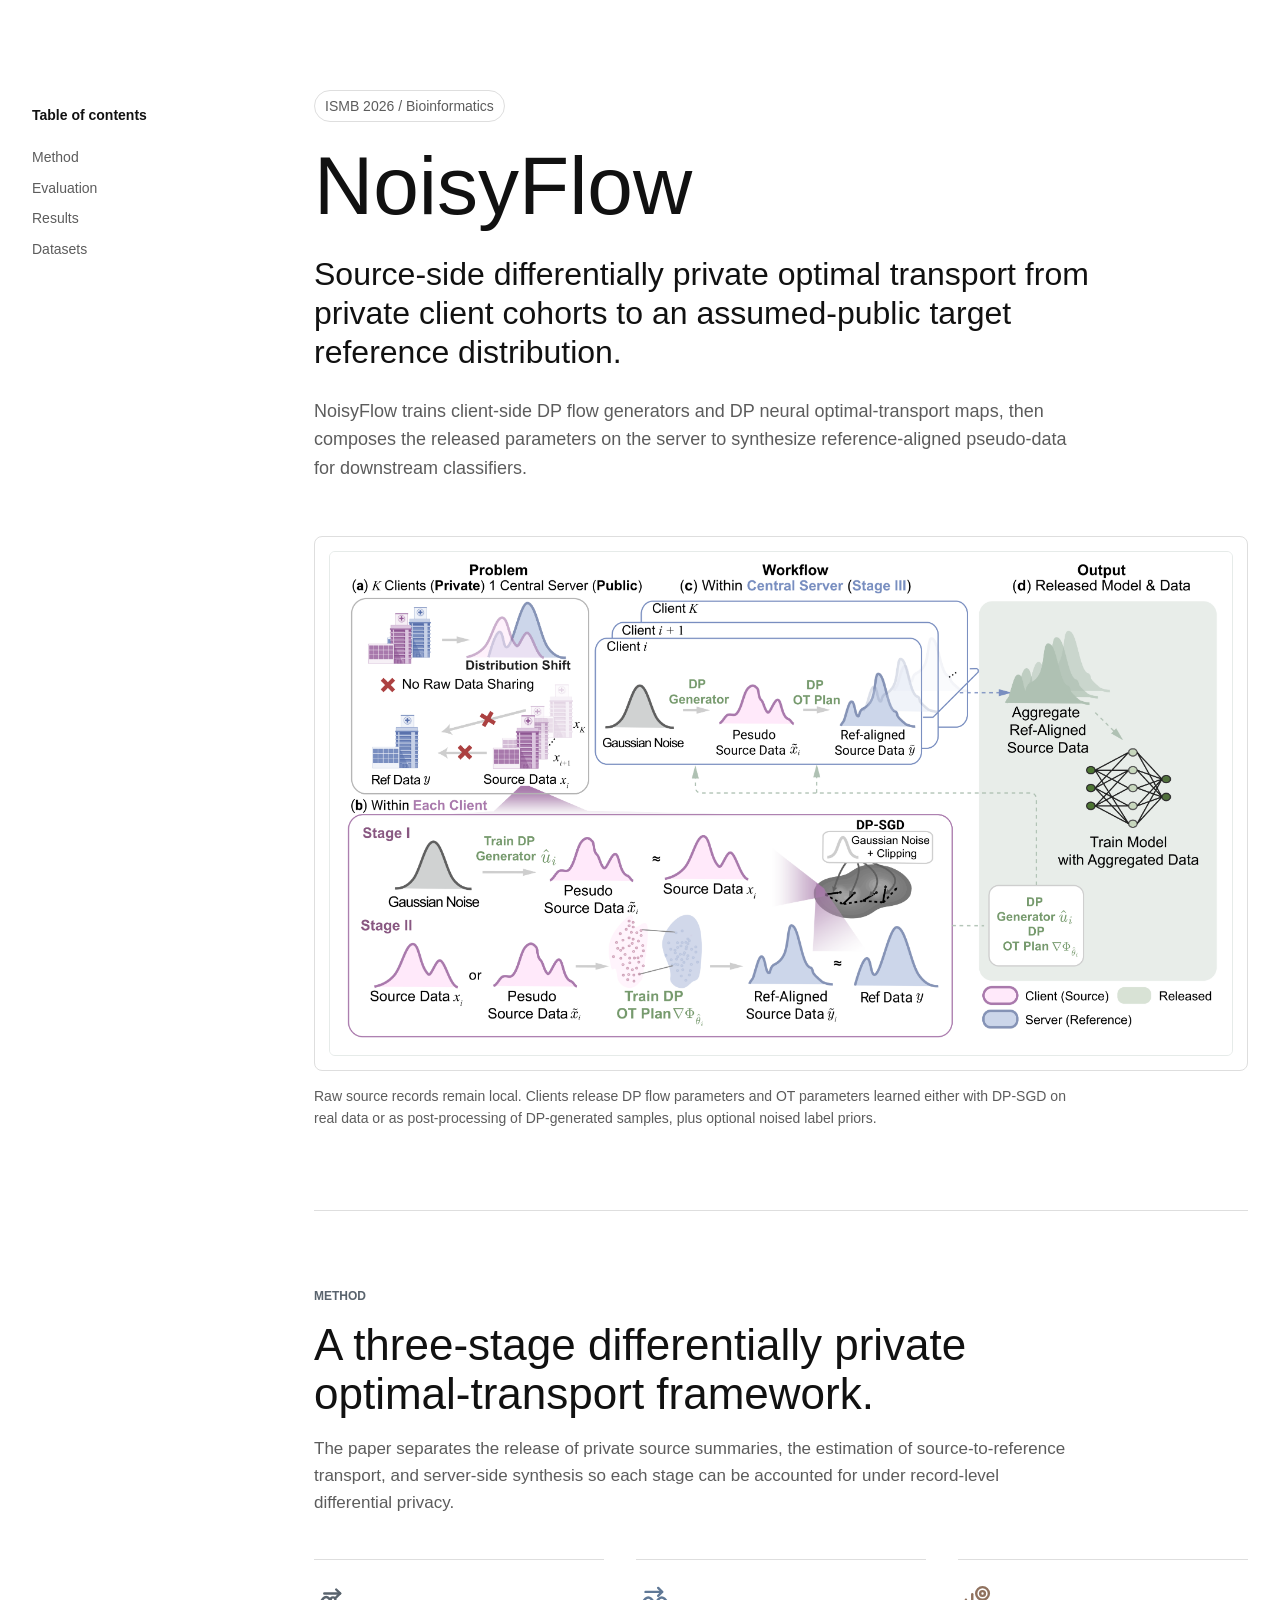
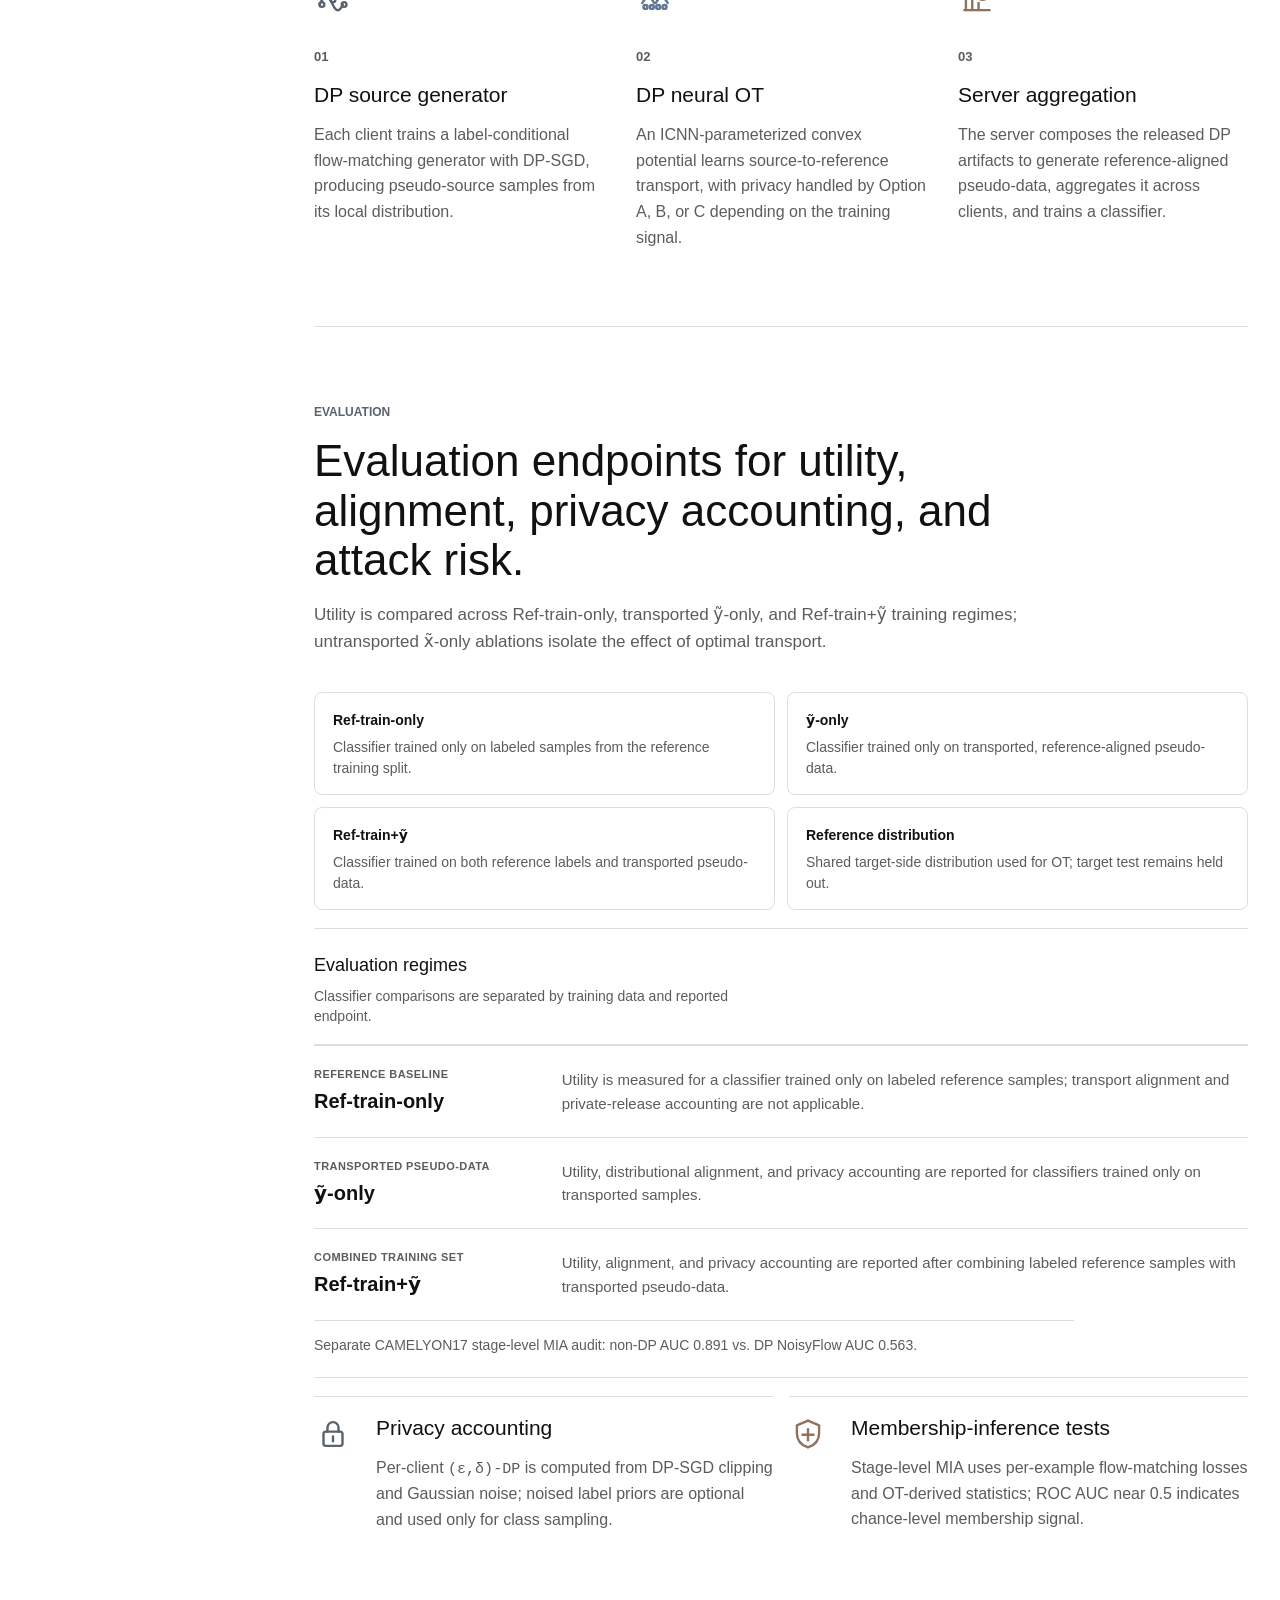
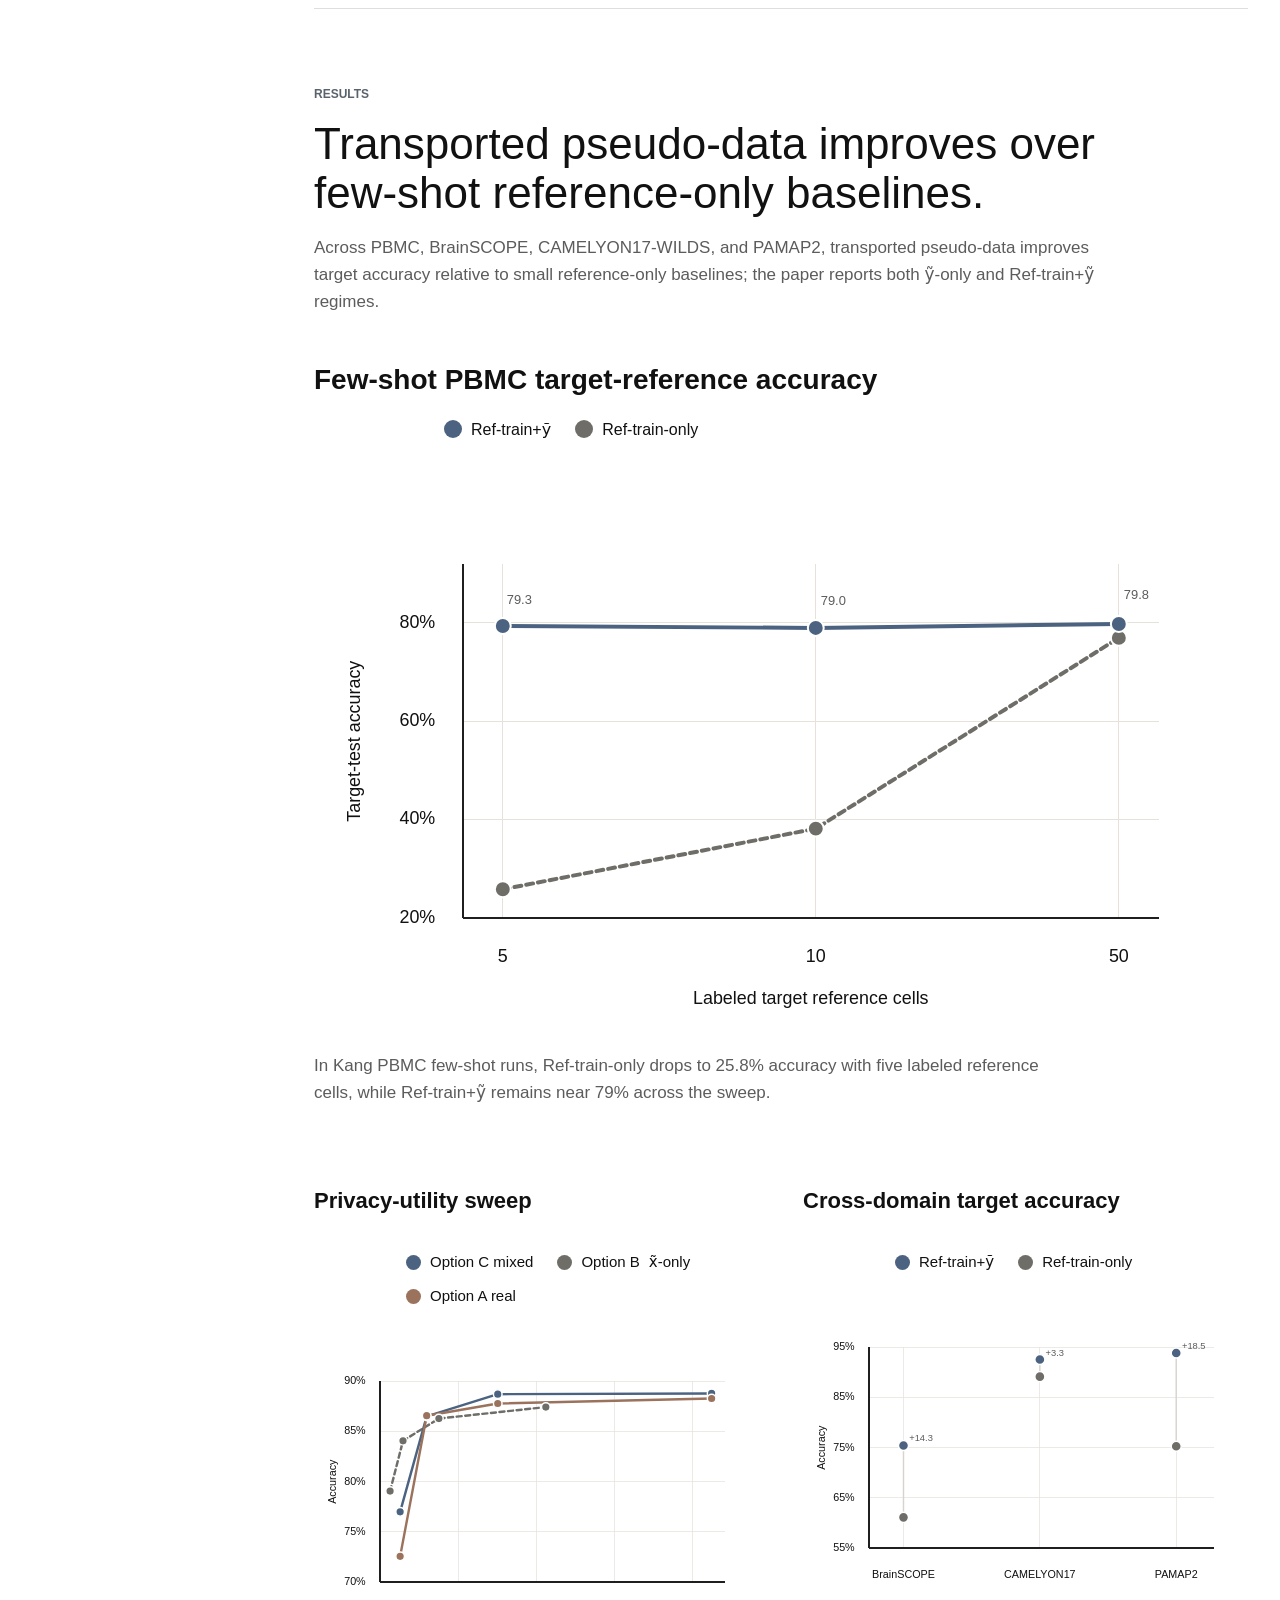
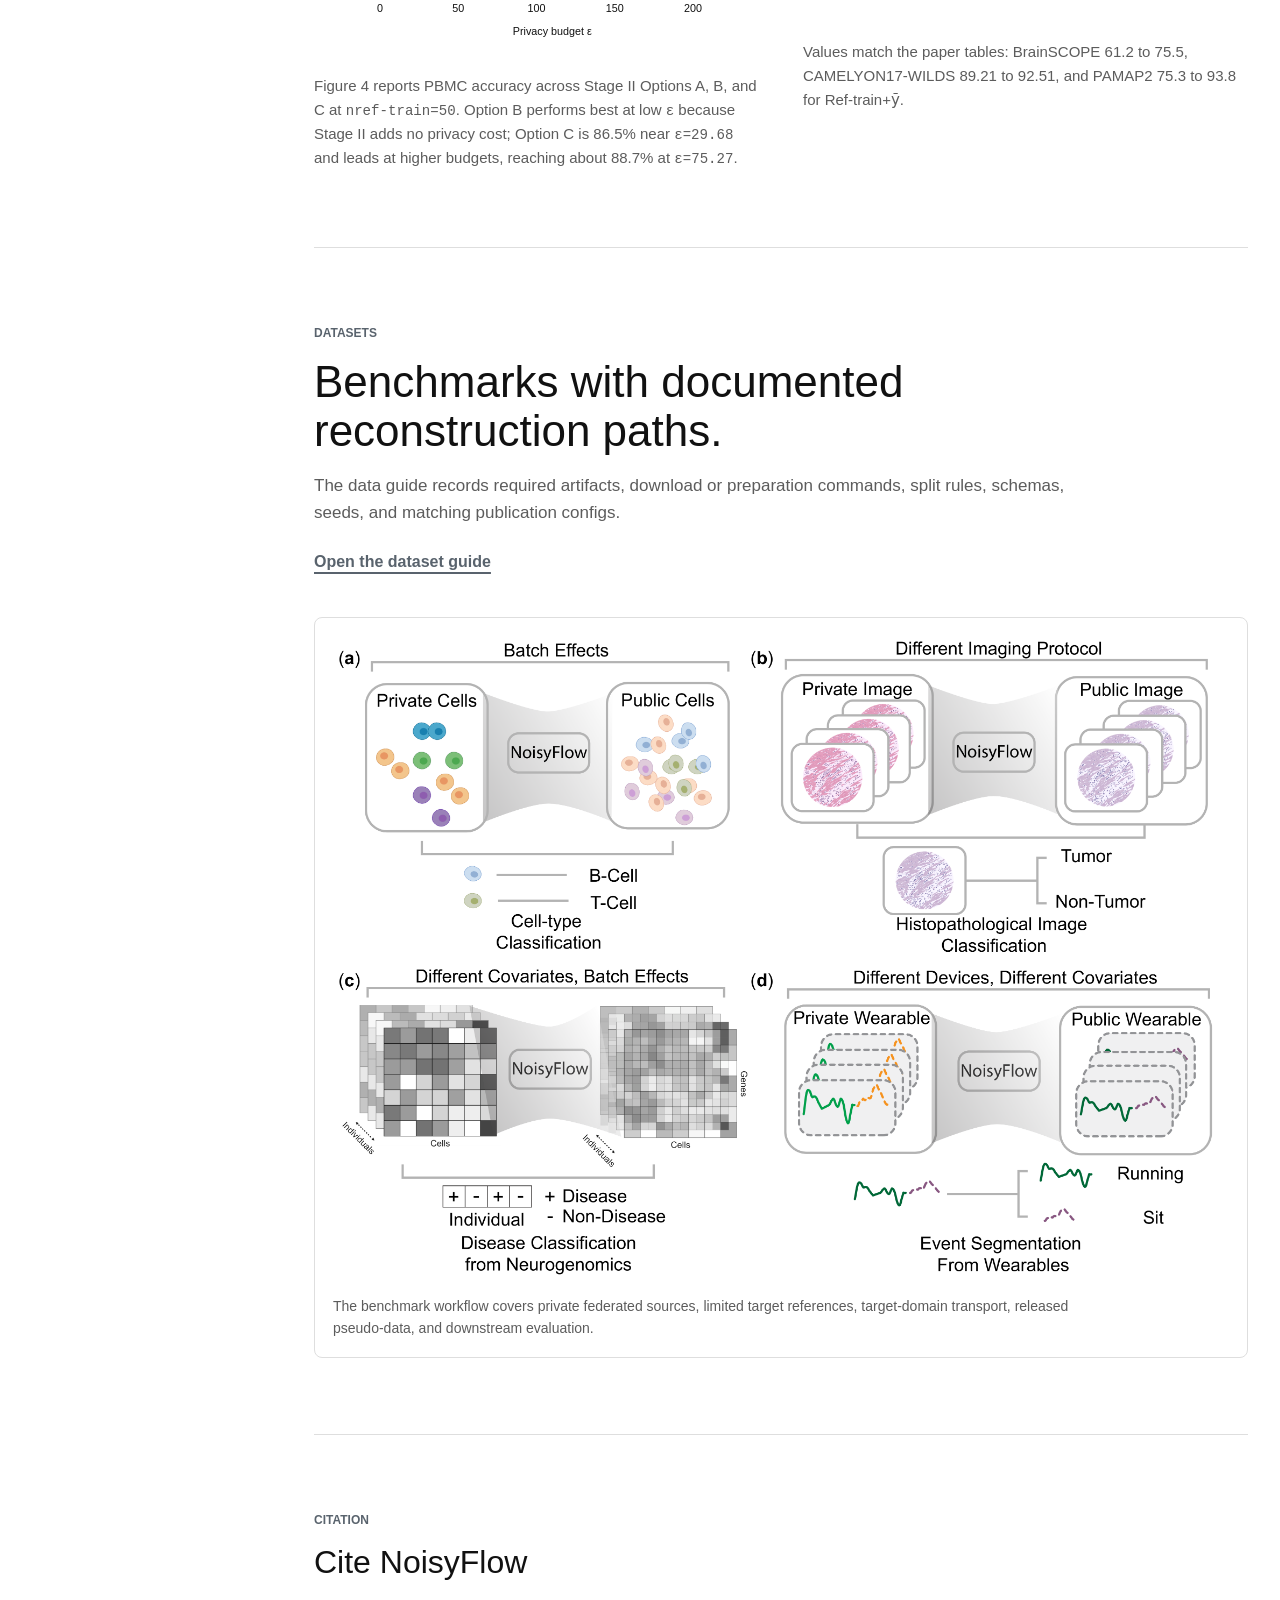
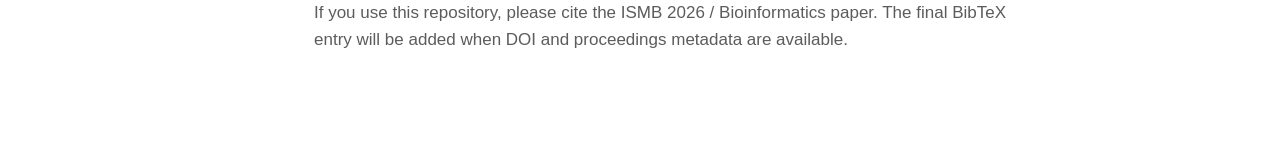
==== commit a10053fc: "Simplify evaluation regimes section" ====
--- a/index.html
+++ b/index.html
@@ -224,52 +224,41 @@
 
               <div class="evaluation-board">
                 <div class="board-heading">
-                  <span>Evaluation matrix</span>
-                  <p>Classifier regimes and the endpoints reported for each comparison.</p>
-                </div>
-                <table class="matrix-comparison" aria-label="Evaluation endpoints by classifier regime">
-                  <thead>
-                    <tr>
-                      <th scope="col">Training regime</th>
-                      <th scope="col">Reported endpoints</th>
-                    </tr>
-                  </thead>
-                  <tbody>
-                    <tr>
-                      <th scope="row">
-                        <strong>Ref-train-only</strong>
-                        <span>Labeled reference baseline</span>
-                      </th>
-                      <td>
-                        <span class="endpoint-chip">Utility</span>
-                        <span class="endpoint-chip endpoint-muted">No transport alignment</span>
-                        <span class="endpoint-chip endpoint-muted">No private release</span>
-                      </td>
-                    </tr>
-                    <tr>
-                      <th scope="row">
-                        <strong><span class="math-term"><span class="math-symbol">y&#771;</span>-only</span></strong>
-                        <span>Transported pseudo-data only</span>
-                      </th>
-                      <td>
-                        <span class="endpoint-chip">Utility</span>
-                        <span class="endpoint-chip">Alignment</span>
-                        <span class="endpoint-chip">Privacy accounting</span>
-                      </td>
-                    </tr>
-                    <tr>
-                      <th scope="row">
-                        <strong><span class="math-term">Ref-train+<span class="math-symbol">y&#771;</span></span></strong>
-                        <span>Reference labels plus transported pseudo-data</span>
-                      </th>
-                      <td>
-                        <span class="endpoint-chip">Utility</span>
-                        <span class="endpoint-chip">Alignment</span>
-                        <span class="endpoint-chip">Privacy accounting</span>
-                      </td>
-                    </tr>
-                  </tbody>
-                </table>
+                  <span>Evaluation regimes</span>
+                  <p>Classifier comparisons are separated by training data and reported endpoint.</p>
+                </div>
+                <div class="regime-list">
+                  <article>
+                    <div>
+                      <span>Reference baseline</span>
+                      <h3>Ref-train-only</h3>
+                    </div>
+                    <p>
+                      Utility is measured for a classifier trained only on labeled reference
+                      samples; transport alignment and private-release accounting are not applicable.
+                    </p>
+                  </article>
+                  <article>
+                    <div>
+                      <span>Transported pseudo-data</span>
+                      <h3><span class="math-term"><span class="math-symbol">y&#771;</span>-only</span></h3>
+                    </div>
+                    <p>
+                      Utility, distributional alignment, and privacy accounting are reported for
+                      classifiers trained only on transported samples.
+                    </p>
+                  </article>
+                  <article>
+                    <div>
+                      <span>Combined training set</span>
+                      <h3><span class="math-term">Ref-train+<span class="math-symbol">y&#771;</span></span></h3>
+                    </div>
+                    <p>
+                      Utility, alignment, and privacy accounting are reported after combining
+                      labeled reference samples with transported pseudo-data.
+                    </p>
+                  </article>
+                </div>
                 <p class="matrix-note">
                   Separate CAMELYON17 stage-level MIA audit: non-DP AUC 0.891 vs.
                   DP NoisyFlow AUC 0.563.
--- a/styles.css
+++ b/styles.css
@@ -365,93 +365,52 @@
   line-height: 1.45;
 }
 
-.matrix-comparison {
-  width: 100%;
-  margin-top: 0;
-  border-collapse: collapse;
-  font-size: 14px;
-}
-
-.matrix-comparison thead th {
-  padding: 15px 0 10px;
+.regime-list {
+  display: grid;
+}
+
+.regime-list article {
+  display: grid;
+  grid-template-columns: minmax(180px, 0.32fr) minmax(0, 1fr);
+  gap: 28px;
+  padding: 22px 0;
+  border-top: 1px solid var(--line);
+}
+
+.regime-list article > div {
+  display: grid;
+  gap: 7px;
+  align-content: start;
+}
+
+.regime-list article > div > span {
   color: var(--muted);
   font-size: 11px;
   font-weight: 600;
   letter-spacing: 0.04em;
-  text-align: left;
+  line-height: 1.25;
   text-transform: uppercase;
 }
 
-.matrix-comparison thead th:first-child,
-.matrix-comparison tbody th {
-  width: 36%;
-  padding-right: 28px;
-}
-
-.matrix-comparison tbody tr {
-  min-height: 78px;
-  border-top: 1px solid var(--line);
-}
-
-.matrix-comparison tbody th,
-.matrix-comparison tbody td {
-  padding-top: 18px;
-  padding-bottom: 18px;
-  vertical-align: middle;
-}
-
-.matrix-comparison tbody th {
-  text-align: left;
-}
-
-.matrix-comparison tbody th strong {
-  display: block;
+.regime-list h3 {
+  margin: 0;
   color: var(--ink);
-  font-size: 16px;
+  font-size: 20px;
   font-weight: 600;
-  line-height: 1.25;
-}
-
-.matrix-comparison tbody th span:not(.math-symbol) {
-  display: block;
-}
-
-.matrix-comparison tbody th > span {
-  margin-top: 4px;
-  color: var(--muted);
-  font-size: 13px;
-  font-weight: 400;
-  line-height: 1.4;
-}
-
-.matrix-comparison tbody td {
-  font-size: 0;
-}
-
-.endpoint-chip {
-  display: inline-flex;
-  align-items: center;
-  min-height: 30px;
-  margin: 3px 8px 3px 0;
-  padding: 5px 10px;
-  border: 1px solid #cfd6d7;
-  border-radius: 999px;
-  background: #f5f7f6;
-  color: var(--ink);
-  font-size: 13px;
   line-height: 1.2;
-  white-space: nowrap;
-}
-
-.endpoint-muted {
-  border-color: var(--line);
-  background: var(--surface);
-  color: var(--muted);
+}
+
+.regime-list p {
+  max-width: 680px;
+  margin: 0;
+  color: var(--muted);
+  font-size: 15px;
+  line-height: 1.55;
 }
 
 .matrix-note {
   max-width: 760px;
-  margin: 4px 0 22px;
+  margin: 0 0 22px;
   padding-top: 14px;
   border-top: 1px solid var(--line);
   color: var(--muted);
@@ -888,31 +847,14 @@
     padding: 0;
   }
 
-  .matrix-comparison thead {
-    display: none;
-  }
-
-  .matrix-comparison,
-  .matrix-comparison tbody,
-  .matrix-comparison tr,
-  .matrix-comparison th,
-  .matrix-comparison td {
-    display: block;
-    width: 100%;
-  }
-
-  .matrix-comparison tbody th,
-  .matrix-comparison tbody td {
-    padding: 0;
-  }
-
-  .matrix-comparison tbody tr {
-    min-height: 0;
+  .regime-list article {
+    grid-template-columns: 1fr;
+    gap: 10px;
     padding: 18px 0;
   }
 
-  .matrix-comparison tbody td {
-    margin-top: 12px;
+  .regime-list h3 {
+    font-size: 18px;
   }
 
   .hero-figure a {
